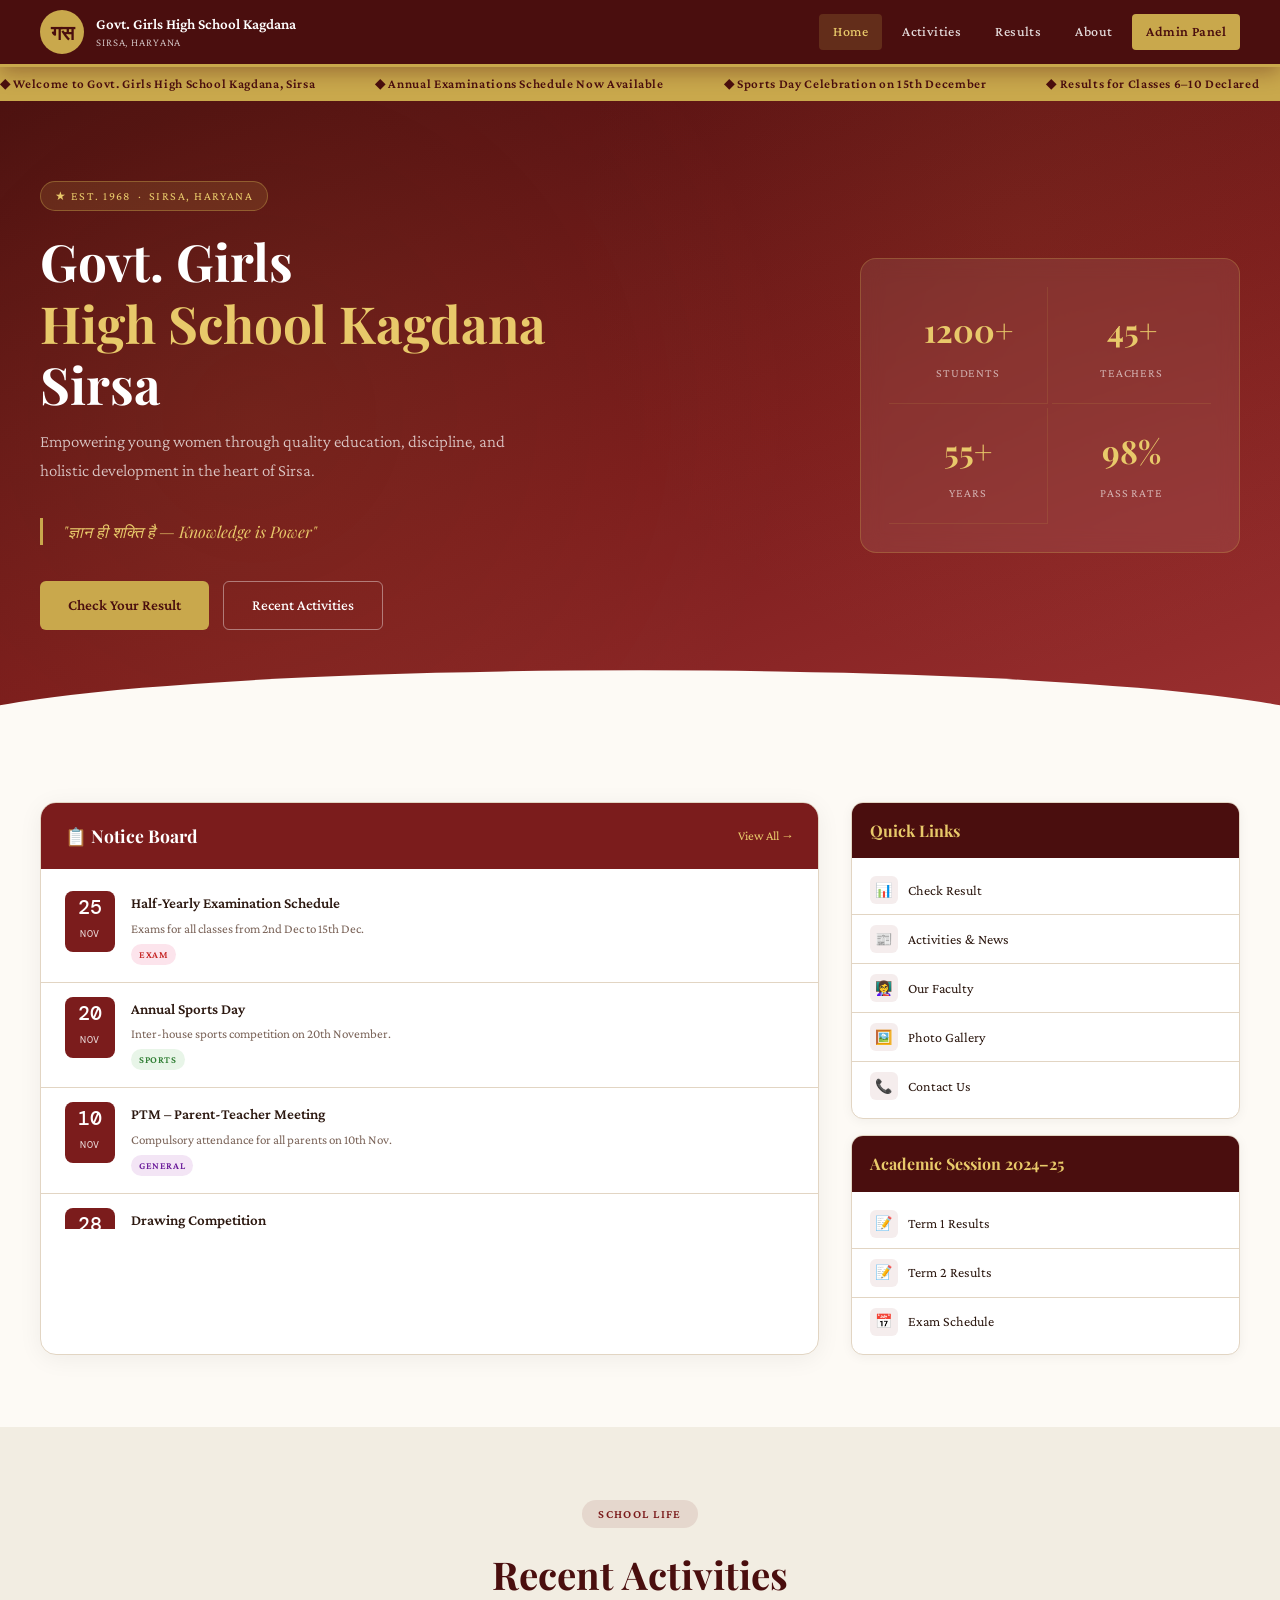
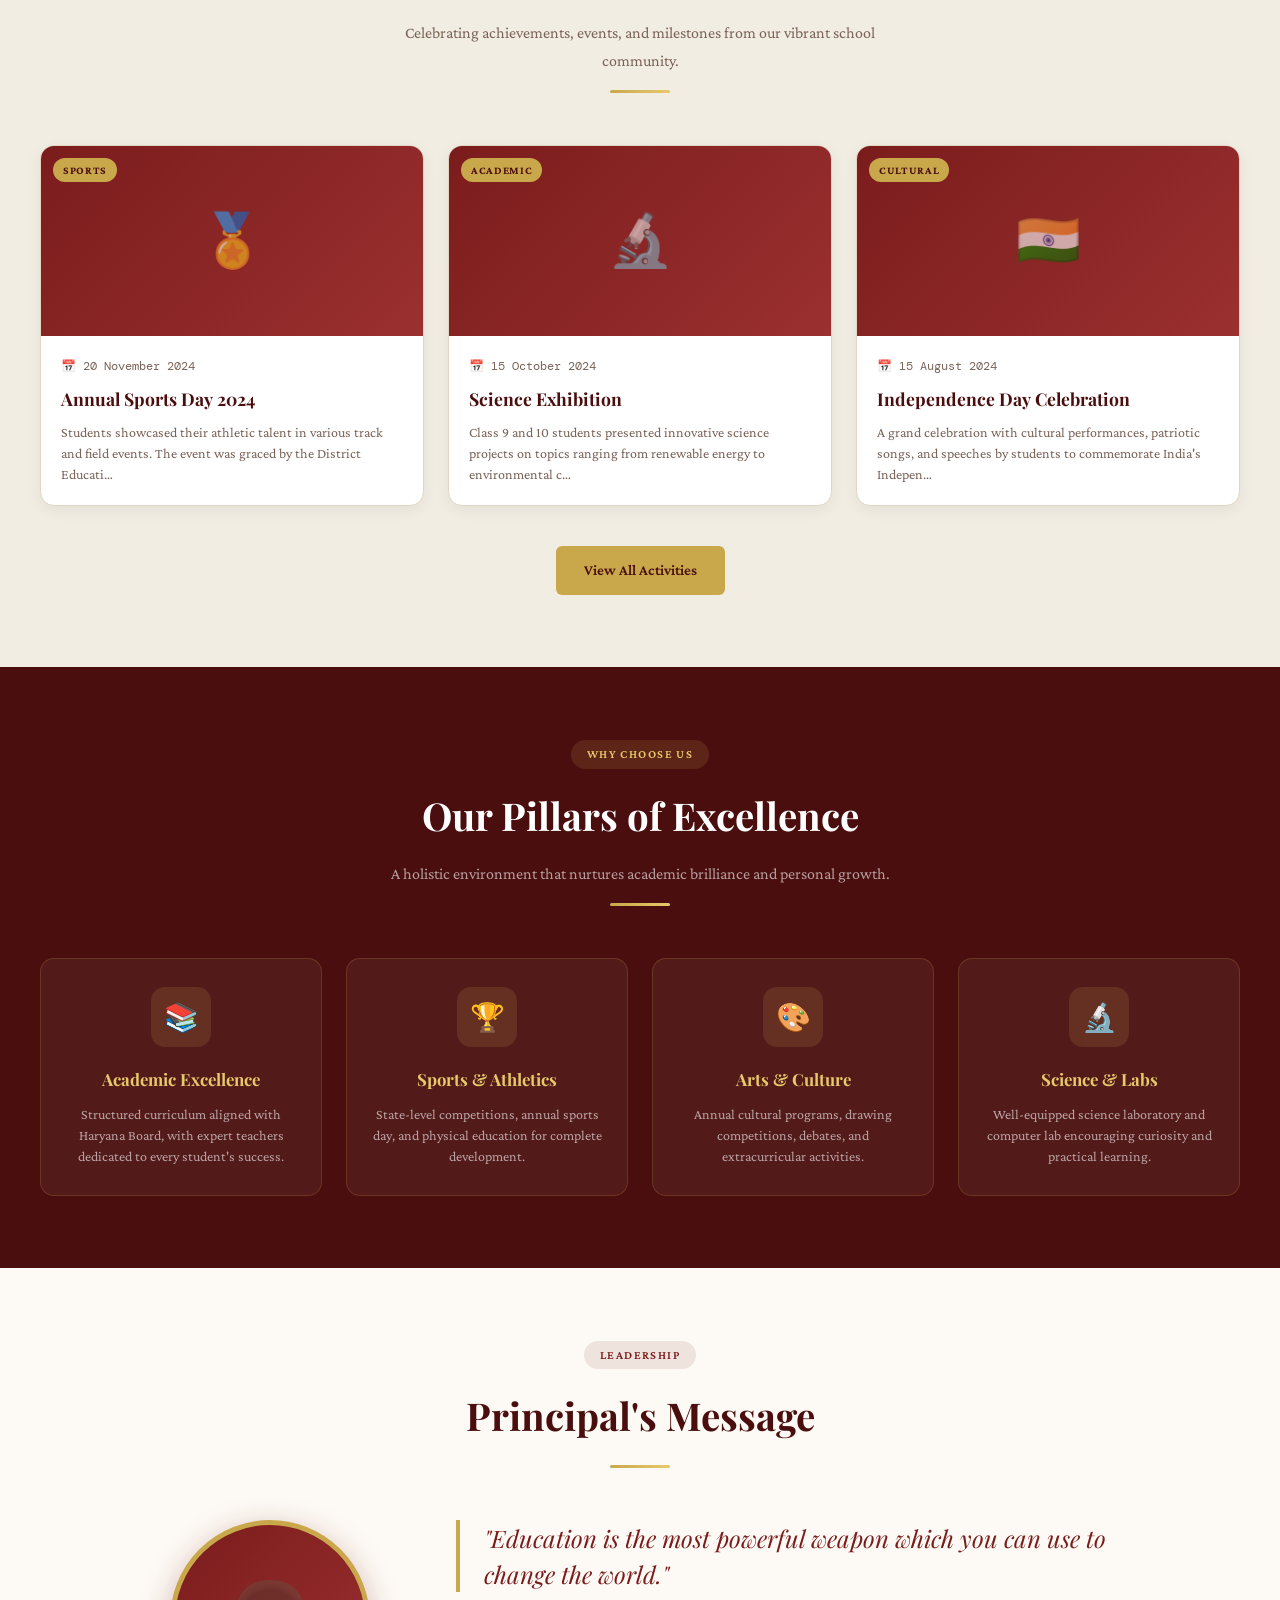
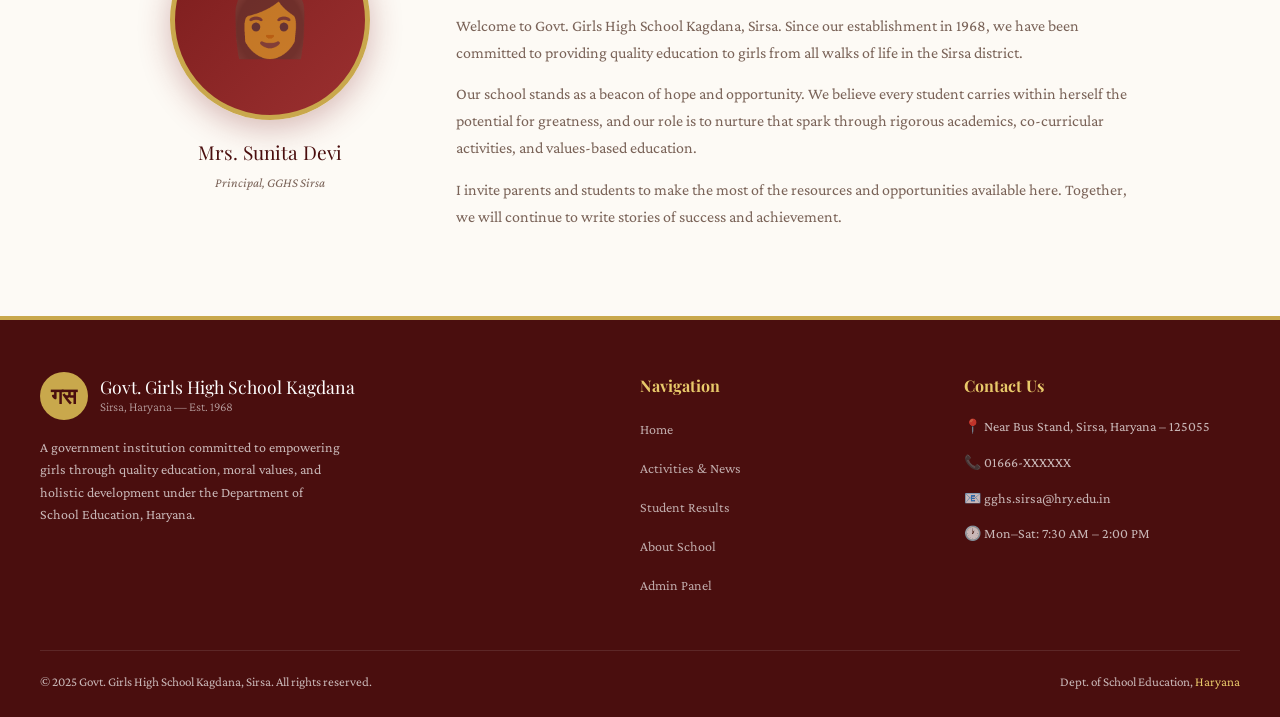
==== index.html @ 24f4db1d "Add files via upload" ====
<!DOCTYPE html>
<html lang="en">
<head>
<meta charset="UTF-8">
<meta name="viewport" content="width=device-width, initial-scale=1.0">
<title>Govt. Girls High School Kagdana, Sirsa</title>
<link href="https://fonts.googleapis.com/css2?family=Playfair+Display:ital,wght@0,400;0,600;0,700;1,400&family=Crimson+Pro:wght@300;400;500;600&family=DM+Mono:wght@400;500&display=swap" rel="stylesheet">
<style>
  :root {
    --maroon: #7B1C1C;
    --maroon-dark: #4A0E0E;
    --maroon-light: #A02828;
    --gold: #C9A84C;
    --gold-light: #E8C96A;
    --cream: #FDFAF5;
    --cream-dark: #F2EDE2;
    --text: #2C1810;
    --text-muted: #7A6358;
    --white: #FFFFFF;
    --border: #E2D5C3;
  }
  * { margin: 0; padding: 0; box-sizing: border-box; }
  html { scroll-behavior: smooth; }
  body {
    font-family: 'Crimson Pro', serif;
    background: var(--cream);
    color: var(--text);
    font-size: 17px;
    line-height: 1.7;
  }

  /* NAV */
  nav {
    background: var(--maroon-dark);
    padding: 0 2rem;
    position: sticky; top: 0; z-index: 100;
    border-bottom: 3px solid var(--gold);
    box-shadow: 0 4px 20px rgba(74,14,14,0.4);
  }
  .nav-inner {
    max-width: 1200px; margin: 0 auto;
    display: flex; align-items: center; justify-content: space-between;
    height: 64px;
  }
  .nav-brand {
    display: flex; align-items: center; gap: 12px;
    text-decoration: none; color: var(--white);
  }
  .nav-logo {
    width: 44px; height: 44px; border-radius: 50%;
    background: var(--gold);
    display: flex; align-items: center; justify-content: center;
    font-family: 'Playfair Display', serif; font-size: 20px; font-weight: 700;
    color: var(--maroon-dark); flex-shrink: 0;
  }
  .nav-title { font-family: 'Crimson Pro', serif; font-weight: 600; font-size: 15px; line-height: 1.3; }
  .nav-title span { display: block; font-size: 11px; font-weight: 300; opacity: 0.8; letter-spacing: 0.08em; text-transform: uppercase; }
  .nav-links { display: flex; align-items: center; gap: 6px; }
  .nav-links a {
    color: rgba(255,255,255,0.85); text-decoration: none;
    padding: 6px 14px; border-radius: 4px;
    font-size: 14px; font-weight: 500; transition: all 0.2s;
    letter-spacing: 0.03em;
  }
  .nav-links a:hover, .nav-links a.active { background: rgba(201,168,76,0.2); color: var(--gold-light); }
  .nav-links .btn-admin {
    background: var(--gold); color: var(--maroon-dark);
    font-weight: 600; border-radius: 4px;
  }
  .nav-links .btn-admin:hover { background: var(--gold-light); }

  /* TICKER */
  .ticker {
    background: var(--gold); color: var(--maroon-dark);
    padding: 6px 0; overflow: hidden; position: relative;
  }
  .ticker-inner { display: flex; gap: 60px; white-space: nowrap; animation: ticker 30s linear infinite; }
  .ticker-inner span { font-size: 13px; font-weight: 600; letter-spacing: 0.05em; }
  .ticker-inner span::before { content: "◆ "; }
  @keyframes ticker { from { transform: translateX(0); } to { transform: translateX(-50%); } }

  /* HERO */
  .hero {
    background: linear-gradient(160deg, var(--maroon-dark) 0%, var(--maroon) 55%, #9B3030 100%);
    padding: 80px 2rem 100px;
    position: relative; overflow: hidden;
  }
  .hero::before {
    content: '';
    position: absolute; inset: 0;
    background-image:
      radial-gradient(circle at 20% 50%, rgba(201,168,76,0.08) 0%, transparent 50%),
      radial-gradient(circle at 80% 20%, rgba(201,168,76,0.06) 0%, transparent 40%);
  }
  .hero::after {
    content: '';
    position: absolute; bottom: 0; left: 0; right: 0;
    height: 60px;
    background: var(--cream);
    clip-path: ellipse(55% 100% at 50% 100%);
  }
  .hero-grid {
    max-width: 1200px; margin: 0 auto;
    display: grid; grid-template-columns: 1fr 380px; gap: 60px;
    align-items: center; position: relative; z-index: 1;
  }
  .hero-eyebrow {
    display: inline-flex; align-items: center; gap: 8px;
    background: rgba(201,168,76,0.15); border: 1px solid rgba(201,168,76,0.4);
    color: var(--gold-light); padding: 4px 14px; border-radius: 50px;
    font-size: 12px; letter-spacing: 0.12em; text-transform: uppercase;
    margin-bottom: 20px;
  }
  .hero h1 {
    font-family: 'Playfair Display', serif;
    font-size: clamp(2.2rem, 4vw, 3.4rem);
    font-weight: 700; color: var(--white); line-height: 1.2;
    margin-bottom: 12px;
  }
  .hero h1 em { color: var(--gold-light); font-style: normal; }
  .hero-sub {
    font-size: 17px; color: rgba(255,255,255,0.75);
    margin-bottom: 32px; max-width: 480px; font-weight: 300;
  }
  .hero-motto {
    font-family: 'Playfair Display', serif; font-style: italic;
    color: var(--gold-light); font-size: 16px; margin-bottom: 36px;
    padding-left: 20px; border-left: 3px solid var(--gold);
  }
  .hero-ctas { display: flex; gap: 14px; flex-wrap: wrap; }
  .btn-primary {
    background: var(--gold); color: var(--maroon-dark);
    padding: 12px 28px; border-radius: 6px; text-decoration: none;
    font-weight: 600; font-size: 15px; transition: all 0.2s;
    border: none; cursor: pointer; display: inline-block;
  }
  .btn-primary:hover { background: var(--gold-light); transform: translateY(-2px); box-shadow: 0 6px 20px rgba(0,0,0,0.2); }
  .btn-outline {
    background: transparent; color: var(--white);
    padding: 11px 28px; border-radius: 6px; text-decoration: none;
    font-weight: 500; font-size: 15px; transition: all 0.2s;
    border: 1.5px solid rgba(255,255,255,0.4); display: inline-block; cursor: pointer;
  }
  .btn-outline:hover { border-color: var(--gold-light); color: var(--gold-light); transform: translateY(-2px); }

  /* STATS CARD */
  .stats-card {
    background: rgba(255,255,255,0.08); backdrop-filter: blur(10px);
    border: 1px solid rgba(201,168,76,0.3); border-radius: 16px;
    padding: 28px; display: grid; grid-template-columns: 1fr 1fr; gap: 4px;
  }
  .stat-item { padding: 16px; text-align: center; }
  .stat-item:not(:last-child) { border-bottom: 1px solid rgba(201,168,76,0.15); }
  .stat-item:nth-child(odd):not(:last-child) { border-right: 1px solid rgba(201,168,76,0.15); }
  .stat-num {
    font-family: 'Playfair Display', serif; font-size: 2rem;
    color: var(--gold-light); font-weight: 700; display: block;
  }
  .stat-label { font-size: 12px; color: rgba(255,255,255,0.6); letter-spacing: 0.08em; text-transform: uppercase; }

  /* SECTIONS */
  section { padding: 72px 2rem; }
  .section-header { text-align: center; margin-bottom: 52px; }
  .section-tag {
    display: inline-block; background: rgba(123,28,28,0.1);
    color: var(--maroon); padding: 4px 16px; border-radius: 50px;
    font-size: 12px; font-weight: 600; letter-spacing: 0.12em; text-transform: uppercase;
    margin-bottom: 14px;
  }
  .section-title {
    font-family: 'Playfair Display', serif; font-size: clamp(1.8rem, 3vw, 2.6rem);
    color: var(--maroon-dark); margin-bottom: 12px;
  }
  .section-sub { color: var(--text-muted); max-width: 520px; margin: 0 auto; font-size: 16px; }
  .divider {
    width: 60px; height: 3px; margin: 16px auto 0;
    background: linear-gradient(90deg, var(--gold), var(--gold-light));
    border-radius: 2px;
  }

  /* NOTICE BOARD */
  .notices-section { background: var(--cream); }
  .notices-grid { max-width: 1200px; margin: 0 auto; display: grid; grid-template-columns: 2fr 1fr; gap: 32px; }
  .notice-board {
    background: var(--white); border-radius: 16px; overflow: hidden;
    border: 1px solid var(--border); box-shadow: 0 4px 24px rgba(0,0,0,0.06);
  }
  .notice-board-header {
    background: var(--maroon); padding: 18px 24px;
    display: flex; align-items: center; justify-content: space-between;
  }
  .notice-board-header h3 { font-family: 'Playfair Display', serif; color: var(--white); font-size: 1.1rem; }
  .notice-board-header a { color: var(--gold-light); font-size: 13px; text-decoration: none; }
  .notice-list { padding: 8px 0; max-height: 360px; overflow-y: auto; }
  .notice-item {
    padding: 14px 24px; border-bottom: 1px solid var(--border);
    display: flex; gap: 16px; align-items: flex-start; transition: background 0.15s;
    cursor: pointer;
  }
  .notice-item:hover { background: var(--cream); }
  .notice-item:last-child { border-bottom: none; }
  .notice-date {
    background: var(--maroon); color: var(--white); border-radius: 8px;
    padding: 6px 10px; text-align: center; min-width: 50px; flex-shrink: 0;
    font-family: 'DM Mono', monospace;
  }
  .notice-date .day { font-size: 20px; font-weight: 500; display: block; line-height: 1; }
  .notice-date .mon { font-size: 10px; letter-spacing: 0.08em; text-transform: uppercase; opacity: 0.85; }
  .notice-content h4 { font-size: 15px; font-weight: 600; margin-bottom: 3px; color: var(--text); }
  .notice-content p { font-size: 13px; color: var(--text-muted); line-height: 1.4; }
  .notice-badge {
    display: inline-block; font-size: 10px; padding: 2px 8px;
    border-radius: 50px; font-weight: 600; letter-spacing: 0.06em; margin-top: 6px;
  }
  .badge-sports { background: #E8F5E8; color: #2E7D32; }
  .badge-academic { background: #E3F2FD; color: #1565C0; }
  .badge-cultural { background: #FFF3E0; color: #E65100; }
  .badge-exam { background: #FCE4EC; color: #C62828; }
  .badge-general { background: #F3E5F5; color: #6A1B9A; }

  /* QUICK LINKS */
  .quick-links-panel {
    display: flex; flex-direction: column; gap: 16px;
  }
  .quick-card {
    background: var(--white); border-radius: 12px;
    border: 1px solid var(--border); overflow: hidden;
    box-shadow: 0 2px 12px rgba(0,0,0,0.05);
  }
  .quick-card-header { background: var(--maroon-dark); padding: 14px 18px; }
  .quick-card-header h4 { font-family: 'Playfair Display', serif; color: var(--gold-light); font-size: 1rem; }
  .quick-links-list { padding: 8px 0; }
  .quick-link-item {
    display: flex; align-items: center; gap: 10px;
    padding: 10px 18px; text-decoration: none; color: var(--text);
    border-bottom: 1px solid var(--border); transition: all 0.15s; font-size: 14px;
  }
  .quick-link-item:last-child { border-bottom: none; }
  .quick-link-item:hover { background: var(--cream); color: var(--maroon); }
  .quick-link-item .icon {
    width: 28px; height: 28px; background: rgba(123,28,28,0.08);
    border-radius: 6px; display: flex; align-items: center; justify-content: center;
    font-size: 14px; flex-shrink: 0;
  }

  /* ACTIVITIES GRID */
  .activities-section { background: var(--cream-dark); }
  .activities-grid { max-width: 1200px; margin: 0 auto; display: grid; grid-template-columns: repeat(3, 1fr); gap: 24px; }
  .activity-card {
    background: var(--white); border-radius: 14px; overflow: hidden;
    border: 1px solid var(--border); box-shadow: 0 4px 16px rgba(0,0,0,0.06);
    transition: transform 0.25s, box-shadow 0.25s;
  }
  .activity-card:hover { transform: translateY(-5px); box-shadow: 0 12px 36px rgba(0,0,0,0.12); }
  .activity-thumb {
    height: 190px; overflow: hidden; position: relative;
    background: linear-gradient(135deg, var(--maroon) 0%, #9B3030 100%);
    display: flex; align-items: center; justify-content: center;
  }
  .activity-thumb img { width: 100%; height: 100%; object-fit: cover; }
  .activity-thumb-icon { font-size: 52px; opacity: 0.6; }
  .activity-cat-badge {
    position: absolute; top: 12px; left: 12px;
    background: var(--gold); color: var(--maroon-dark);
    padding: 3px 10px; border-radius: 50px; font-size: 11px; font-weight: 700;
    letter-spacing: 0.06em; text-transform: uppercase;
  }
  .activity-body { padding: 20px; }
  .activity-body .date { font-size: 12px; color: var(--text-muted); font-family: 'DM Mono', monospace; margin-bottom: 8px; }
  .activity-body h3 { font-family: 'Playfair Display', serif; font-size: 1.1rem; margin-bottom: 8px; color: var(--maroon-dark); }
  .activity-body p { font-size: 14px; color: var(--text-muted); line-height: 1.5; }
  .view-more-wrap { text-align: center; margin-top: 40px; }

  /* FEATURES */
  .features-section { background: var(--maroon-dark); }
  .features-grid { max-width: 1200px; margin: 0 auto; display: grid; grid-template-columns: repeat(4, 1fr); gap: 24px; }
  .feature-card {
    background: rgba(255,255,255,0.05); border: 1px solid rgba(201,168,76,0.2);
    border-radius: 14px; padding: 28px 22px; text-align: center; transition: all 0.25s;
  }
  .feature-card:hover { background: rgba(201,168,76,0.08); border-color: rgba(201,168,76,0.5); transform: translateY(-4px); }
  .feature-icon {
    width: 60px; height: 60px; margin: 0 auto 18px;
    background: rgba(201,168,76,0.15); border-radius: 14px;
    display: flex; align-items: center; justify-content: center; font-size: 28px;
  }
  .feature-card h3 { font-family: 'Playfair Display', serif; color: var(--gold-light); font-size: 1.05rem; margin-bottom: 10px; }
  .feature-card p { font-size: 14px; color: rgba(255,255,255,0.6); line-height: 1.5; }
  .features-section .section-title { color: var(--white); }
  .features-section .section-sub { color: rgba(255,255,255,0.6); }
  .features-section .section-tag { background: rgba(201,168,76,0.15); color: var(--gold-light); }

  /* PRINCIPAL MSG */
  .principal-section { background: var(--cream); }
  .principal-inner { max-width: 1000px; margin: 0 auto; display: grid; grid-template-columns: 260px 1fr; gap: 56px; align-items: start; }
  .principal-photo-wrap { text-align: center; }
  .principal-photo {
    width: 200px; height: 200px; border-radius: 50%;
    background: linear-gradient(135deg, var(--maroon), #9B3030);
    margin: 0 auto 16px; border: 5px solid var(--gold);
    display: flex; align-items: center; justify-content: center;
    font-size: 72px; color: rgba(255,255,255,0.5);
    box-shadow: 0 8px 32px rgba(123,28,28,0.3);
  }
  .principal-name { font-family: 'Playfair Display', serif; font-size: 1.2rem; color: var(--maroon-dark); margin-bottom: 4px; }
  .principal-title { font-size: 13px; color: var(--text-muted); font-style: italic; }
  .principal-msg blockquote {
    font-family: 'Playfair Display', serif; font-style: italic;
    font-size: 1.5rem; color: var(--maroon); line-height: 1.5;
    margin-bottom: 20px; padding-left: 24px;
    border-left: 4px solid var(--gold);
  }
  .principal-msg p { color: var(--text-muted); margin-bottom: 14px; font-size: 16px; }

  /* FOOTER */
  footer {
    background: var(--maroon-dark); color: rgba(255,255,255,0.7);
    padding: 52px 2rem 24px; border-top: 4px solid var(--gold);
  }
  .footer-grid { max-width: 1200px; margin: 0 auto; display: grid; grid-template-columns: 2fr 1fr 1fr; gap: 48px; margin-bottom: 40px; }
  .footer-brand .logo-wrap { display: flex; align-items: center; gap: 12px; margin-bottom: 16px; }
  .footer-logo { width: 48px; height: 48px; border-radius: 50%; background: var(--gold); display: flex; align-items: center; justify-content: center; font-family: 'Playfair Display', serif; font-size: 22px; font-weight: 700; color: var(--maroon-dark); }
  .footer-school-name { font-family: 'Playfair Display', serif; font-size: 1.1rem; color: var(--white); line-height: 1.3; }
  .footer-school-name span { display: block; font-family: 'Crimson Pro', serif; font-size: 13px; font-weight: 300; color: rgba(255,255,255,0.6); }
  .footer-brand p { font-size: 14px; line-height: 1.6; max-width: 300px; }
  .footer-col h4 { font-family: 'Playfair Display', serif; color: var(--gold-light); font-size: 1rem; margin-bottom: 16px; }
  .footer-col ul { list-style: none; }
  .footer-col ul li { margin-bottom: 10px; }
  .footer-col ul li a { color: rgba(255,255,255,0.65); text-decoration: none; font-size: 14px; transition: color 0.15s; }
  .footer-col ul li a:hover { color: var(--gold-light); }
  .footer-col .contact-item { display: flex; gap: 10px; align-items: flex-start; margin-bottom: 12px; font-size: 14px; }
  .footer-bottom { max-width: 1200px; margin: 0 auto; border-top: 1px solid rgba(255,255,255,0.1); padding-top: 20px; display: flex; justify-content: space-between; align-items: center; font-size: 13px; }
  .footer-bottom a { color: var(--gold-light); text-decoration: none; }

  /* EMPTY STATE */
  .empty-notice {
    padding: 40px 24px; text-align: center; color: var(--text-muted); font-style: italic; font-size: 15px;
  }

  @media (max-width: 900px) {
    .hero-grid { grid-template-columns: 1fr; }
    .stats-card { display: none; }
    .notices-grid { grid-template-columns: 1fr; }
    .activities-grid { grid-template-columns: 1fr 1fr; }
    .features-grid { grid-template-columns: 1fr 1fr; }
    .principal-inner { grid-template-columns: 1fr; text-align: center; }
    .principal-msg blockquote { border-left: none; border-top: 4px solid var(--gold); padding-left: 0; padding-top: 16px; }
    .footer-grid { grid-template-columns: 1fr 1fr; }
    .nav-links { display: none; }
  }
  @media (max-width: 600px) {
    .activities-grid { grid-template-columns: 1fr; }
    .features-grid { grid-template-columns: 1fr; }
    .footer-grid { grid-template-columns: 1fr; }
  }
</style>
</head>
<body>

<!-- NAV -->
<nav>
  <div class="nav-inner">
    <a href="index.html" class="nav-brand">
      <div class="nav-logo">गस</div>
      <div class="nav-title">Govt. Girls High School Kagdana<span>Sirsa, Haryana</span></div>
    </a>
    <div class="nav-links">
      <a href="index.html" class="active">Home</a>
      <a href="activities.html">Activities</a>
      <a href="results.html">Results</a>
      <a href="about.html">About</a>
      <a href="admin.html" class="btn-admin">Admin Panel</a>
    </div>
  </div>
</nav>

<!-- TICKER -->
<div class="ticker">
  <div class="ticker-inner" id="ticker-text">
    <span>Welcome to Govt. Girls High School Kagdana, Sirsa</span>
    <span>Annual Examinations Schedule Now Available</span>
    <span>Sports Day Celebration on 15th December</span>
    <span>Results for Classes 6–10 Declared</span>
    <span>Admission Open for Session 2025–26</span>
    <span>Welcome to Govt. Girls High School Kagdana, Sirsa</span>
    <span>Annual Examinations Schedule Now Available</span>
    <span>Sports Day Celebration on 15th December</span>
    <span>Results for Classes 6–10 Declared</span>
    <span>Admission Open for Session 2025–26</span>
  </div>
</div>

<!-- HERO -->
<section class="hero">
  <div class="hero-grid">
    <div>
      <div class="hero-eyebrow">★ Est. 1968 &nbsp;·&nbsp; Sirsa, Haryana</div>
      <h1>Govt. Girls<br><em>High School Kagdana</em><br>Sirsa</h1>
      <p class="hero-sub">Empowering young women through quality education, discipline, and holistic development in the heart of Sirsa.</p>
      <p class="hero-motto">"ज्ञान ही शक्ति है — Knowledge is Power"</p>
      <div class="hero-ctas">
        <a href="results.html" class="btn-primary">Check Your Result</a>
        <a href="activities.html" class="btn-outline">Recent Activities</a>
      </div>
    </div>
    <div class="stats-card">
      <div class="stat-item">
        <span class="stat-num">1200+</span>
        <span class="stat-label">Students</span>
      </div>
      <div class="stat-item">
        <span class="stat-num">45+</span>
        <span class="stat-label">Teachers</span>
      </div>
      <div class="stat-item">
        <span class="stat-num">55+</span>
        <span class="stat-label">Years</span>
      </div>
      <div class="stat-item">
        <span class="stat-num">98%</span>
        <span class="stat-label">Pass Rate</span>
      </div>
    </div>
  </div>
</section>

<!-- NOTICES + QUICK LINKS -->
<section class="notices-section">
  <div class="notices-grid">
    <div class="notice-board">
      <div class="notice-board-header">
        <h3>📋 Notice Board</h3>
        <a href="activities.html">View All →</a>
      </div>
      <div class="notice-list" id="notice-list">
        <div class="empty-notice">Loading notices…</div>
      </div>
    </div>
    <div class="quick-links-panel">
      <div class="quick-card">
        <div class="quick-card-header"><h4>Quick Links</h4></div>
        <div class="quick-links-list">
          <a href="results.html" class="quick-link-item"><div class="icon">📊</div> Check Result</a>
          <a href="activities.html" class="quick-link-item"><div class="icon">📰</div> Activities & News</a>
          <a href="about.html#faculty" class="quick-link-item"><div class="icon">👩‍🏫</div> Our Faculty</a>
          <a href="about.html#gallery" class="quick-link-item"><div class="icon">🖼️</div> Photo Gallery</a>
          <a href="about.html#contact" class="quick-link-item"><div class="icon">📞</div> Contact Us</a>
        </div>
      </div>
      <div class="quick-card">
        <div class="quick-card-header"><h4>Academic Session 2024–25</h4></div>
        <div class="quick-links-list">
          <a href="results.html" class="quick-link-item"><div class="icon">📝</div> Term 1 Results</a>
          <a href="results.html" class="quick-link-item"><div class="icon">📝</div> Term 2 Results</a>
          <a href="activities.html" class="quick-link-item"><div class="icon">📅</div> Exam Schedule</a>
        </div>
      </div>
    </div>
  </div>
</section>

<!-- RECENT ACTIVITIES -->
<section class="activities-section">
  <div class="section-header">
    <div class="section-tag">School Life</div>
    <h2 class="section-title">Recent Activities</h2>
    <p class="section-sub">Celebrating achievements, events, and milestones from our vibrant school community.</p>
    <div class="divider"></div>
  </div>
  <div class="activities-grid" id="activities-grid">
    <!-- Loaded from localStorage -->
  </div>
  <div class="view-more-wrap">
    <a href="activities.html" class="btn-primary">View All Activities</a>
  </div>
</section>

<!-- FEATURES -->
<section class="features-section">
  <div class="section-header">
    <div class="section-tag">Why Choose Us</div>
    <h2 class="section-title">Our Pillars of Excellence</h2>
    <p class="section-sub">A holistic environment that nurtures academic brilliance and personal growth.</p>
    <div class="divider"></div>
  </div>
  <div class="features-grid">
    <div class="feature-card">
      <div class="feature-icon">📚</div>
      <h3>Academic Excellence</h3>
      <p>Structured curriculum aligned with Haryana Board, with expert teachers dedicated to every student's success.</p>
    </div>
    <div class="feature-card">
      <div class="feature-icon">🏆</div>
      <h3>Sports & Athletics</h3>
      <p>State-level competitions, annual sports day, and physical education for complete development.</p>
    </div>
    <div class="feature-card">
      <div class="feature-icon">🎨</div>
      <h3>Arts & Culture</h3>
      <p>Annual cultural programs, drawing competitions, debates, and extracurricular activities.</p>
    </div>
    <div class="feature-card">
      <div class="feature-icon">🔬</div>
      <h3>Science & Labs</h3>
      <p>Well-equipped science laboratory and computer lab encouraging curiosity and practical learning.</p>
    </div>
  </div>
</section>

<!-- PRINCIPAL MESSAGE -->
<section class="principal-section">
  <div class="section-header">
    <div class="section-tag">Leadership</div>
    <h2 class="section-title">Principal's Message</h2>
    <div class="divider"></div>
  </div>
  <div class="principal-inner">
    <div class="principal-photo-wrap">
      <div class="principal-photo">👩</div>
      <div class="principal-name">Mrs. Sunita Devi</div>
      <div class="principal-title">Principal, GGHS Sirsa</div>
    </div>
    <div class="principal-msg">
      <blockquote>"Education is the most powerful weapon which you can use to change the world."</blockquote>
      <p>Welcome to Govt. Girls High School Kagdana, Sirsa. Since our establishment in 1968, we have been committed to providing quality education to girls from all walks of life in the Sirsa district.</p>
      <p>Our school stands as a beacon of hope and opportunity. We believe every student carries within herself the potential for greatness, and our role is to nurture that spark through rigorous academics, co-curricular activities, and values-based education.</p>
      <p>I invite parents and students to make the most of the resources and opportunities available here. Together, we will continue to write stories of success and achievement.</p>
    </div>
  </div>
</section>

<!-- FOOTER -->
<footer>
  <div class="footer-grid">
    <div class="footer-brand">
      <div class="logo-wrap">
        <div class="footer-logo">गस</div>
        <div class="footer-school-name">Govt. Girls High School Kagdana<span>Sirsa, Haryana — Est. 1968</span></div>
      </div>
      <p>A government institution committed to empowering girls through quality education, moral values, and holistic development under the Department of School Education, Haryana.</p>
    </div>
    <div class="footer-col">
      <h4>Navigation</h4>
      <ul>
        <li><a href="index.html">Home</a></li>
        <li><a href="activities.html">Activities & News</a></li>
        <li><a href="results.html">Student Results</a></li>
        <li><a href="about.html">About School</a></li>
        <li><a href="admin.html">Admin Panel</a></li>
      </ul>
    </div>
    <div class="footer-col">
      <h4>Contact Us</h4>
      <div class="contact-item">📍 Near Bus Stand, Sirsa, Haryana – 125055</div>
      <div class="contact-item">📞 01666-XXXXXX</div>
      <div class="contact-item">📧 gghs.sirsa@hry.edu.in</div>
      <div class="contact-item">🕐 Mon–Sat: 7:30 AM – 2:00 PM</div>
    </div>
  </div>
  <div class="footer-bottom">
    <span>© 2025 Govt. Girls High School Kagdana, Sirsa. All rights reserved.</span>
    <span>Dept. of School Education, <a href="#">Haryana</a></span>
  </div>
</footer>

<script>
// Default activities
const defaultActivities = [
  { id: 1, title: "Annual Sports Day 2024", date: "2024-11-20", category: "Sports", description: "Students showcased their athletic talent in various track and field events. The event was graced by the District Education Officer.", icon: "🏅" },
  { id: 2, title: "Science Exhibition", date: "2024-10-15", category: "Academic", description: "Class 9 and 10 students presented innovative science projects on topics ranging from renewable energy to environmental conservation.", icon: "🔬" },
  { id: 3, title: "Independence Day Celebration", date: "2024-08-15", category: "Cultural", description: "A grand celebration with cultural performances, patriotic songs, and speeches by students to commemorate India's Independence Day.", icon: "🇮🇳" }
];

const defaultNotices = [
  { id: 1, title: "Half-Yearly Examination Schedule", date: "2024-11-25", category: "exam", desc: "Exams for all classes from 2nd Dec to 15th Dec." },
  { id: 2, title: "Annual Sports Day", date: "2024-11-20", category: "sports", desc: "Inter-house sports competition on 20th November." },
  { id: 3, title: "PTM – Parent-Teacher Meeting", date: "2024-11-10", category: "general", desc: "Compulsory attendance for all parents on 10th Nov." },
  { id: 4, title: "Drawing Competition", date: "2024-10-28", category: "cultural", desc: "District-level drawing competition for classes 6–10." },
  { id: 5, title: "Result Declaration – Term 1", date: "2024-10-15", category: "academic", desc: "Term 1 results available on the school portal." }
];

function initData() {
  if (!localStorage.getItem('gghs_activities')) localStorage.setItem('gghs_activities', JSON.stringify(defaultActivities));
  if (!localStorage.getItem('gghs_notices')) localStorage.setItem('gghs_notices', JSON.stringify(defaultNotices));
}

function renderNotices() {
  const notices = JSON.parse(localStorage.getItem('gghs_notices') || '[]');
  const container = document.getElementById('notice-list');
  if (!notices.length) { container.innerHTML = '<div class="empty-notice">No notices at this time.</div>'; return; }
  container.innerHTML = notices.slice(0, 6).map(n => {
    const d = new Date(n.date);
    const day = d.getDate().toString().padStart(2,'0');
    const mon = d.toLocaleString('en',{month:'short'}).toUpperCase();
    const badgeClass = `badge-${n.category || 'general'}`;
    return `<div class="notice-item">
      <div class="notice-date"><span class="day">${day}</span><span class="mon">${mon}</span></div>
      <div class="notice-content">
        <h4>${n.title}</h4>
        <p>${n.desc || ''}</p>
        <span class="notice-badge ${badgeClass}">${(n.category||'general').toUpperCase()}</span>
      </div>
    </div>`;
  }).join('');
}

function renderActivities() {
  const acts = JSON.parse(localStorage.getItem('gghs_activities') || '[]');
  const grid = document.getElementById('activities-grid');
  if (!acts.length) {
    grid.innerHTML = '<div style="grid-column:1/-1;text-align:center;padding:40px;color:#7A6358;font-style:italic;">No activities yet. Check back soon!</div>';
    return;
  }
  grid.innerHTML = acts.slice(0, 3).map(a => {
    const d = new Date(a.date).toLocaleDateString('en-IN', { day:'2-digit', month:'long', year:'numeric' });
    const icon = a.icon || '🎉';
    const thumb = a.imageUrl ? `<img src="${a.imageUrl}" alt="${a.title}" onerror="this.style.display='none'">` : `<div class="activity-thumb-icon">${icon}</div>`;
    return `<div class="activity-card">
      <div class="activity-thumb">${thumb}<span class="activity-cat-badge">${a.category}</span></div>
      <div class="activity-body">
        <div class="date">📅 ${d}</div>
        <h3>${a.title}</h3>
        <p>${a.description ? a.description.substring(0,120)+'…' : ''}</p>
      </div>
    </div>`;
  }).join('');
}

initData(); renderNotices(); renderActivities();
</script>
</body>
</html>
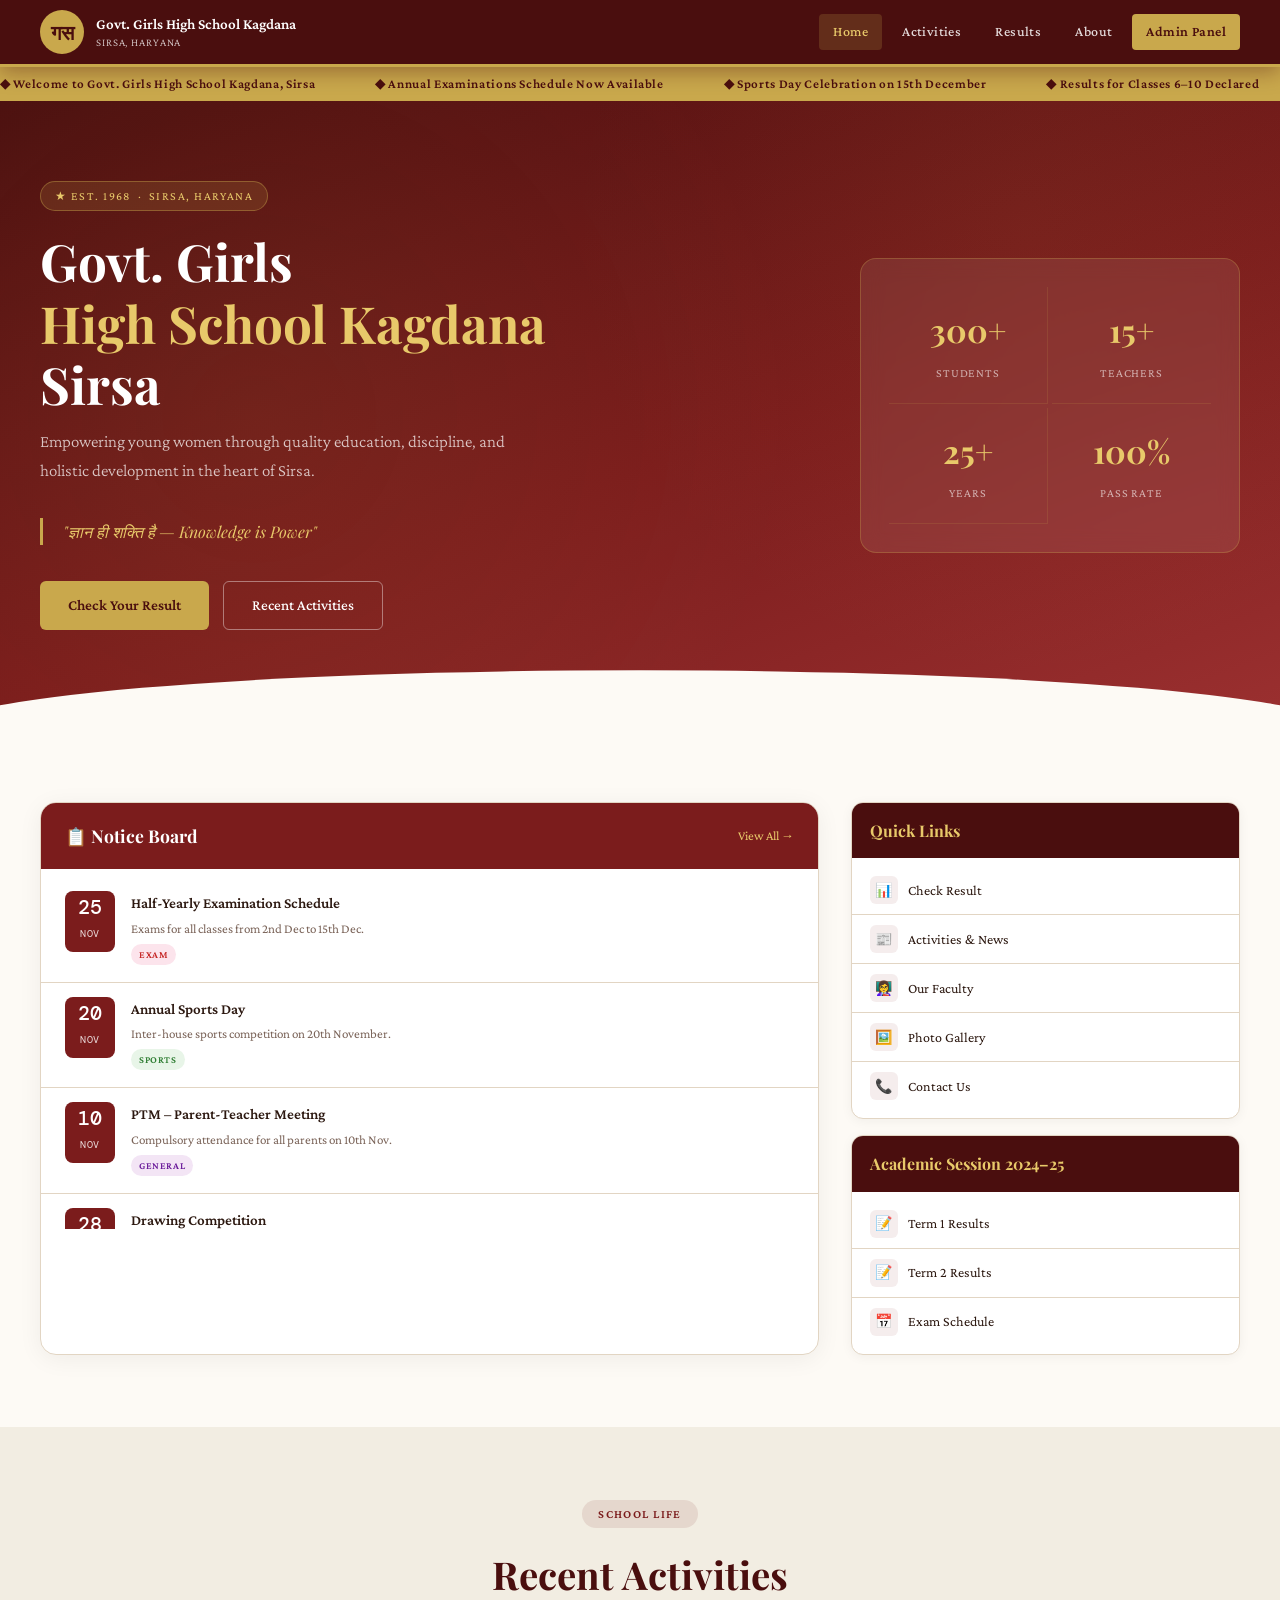
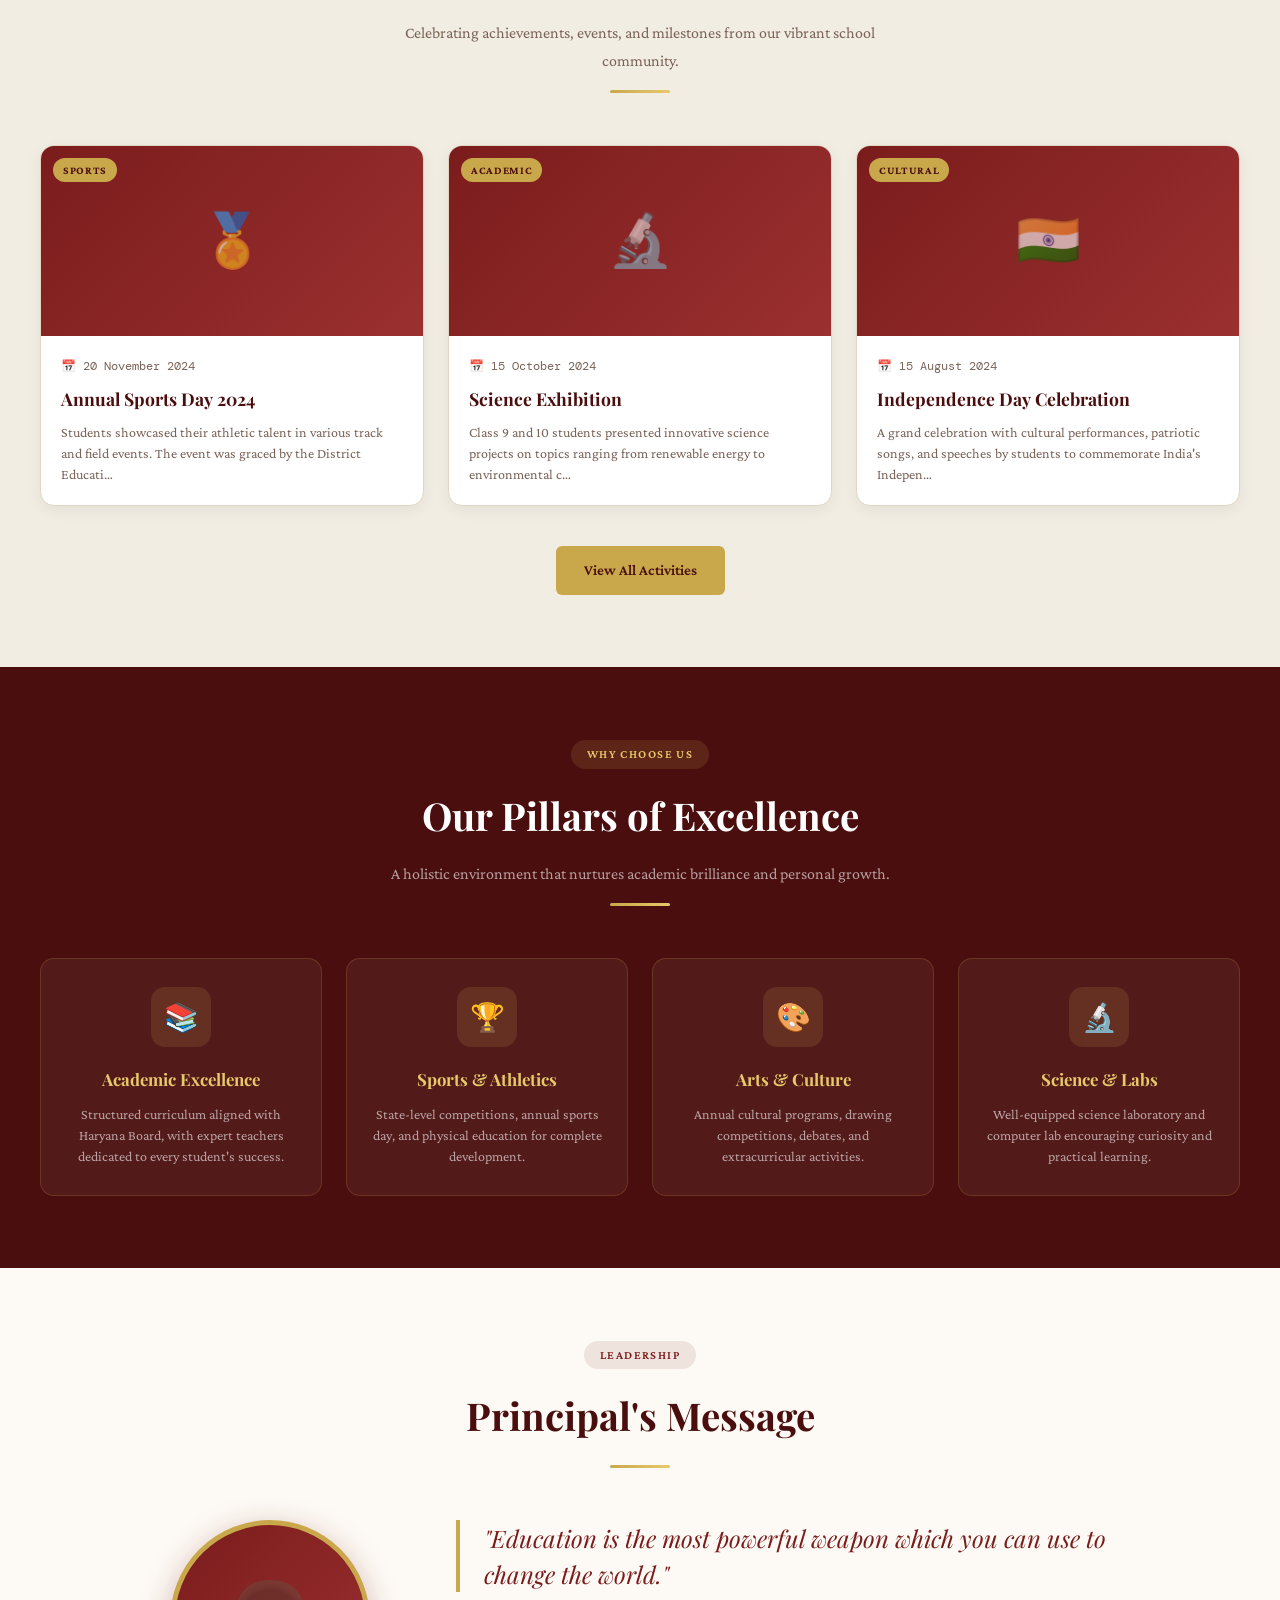
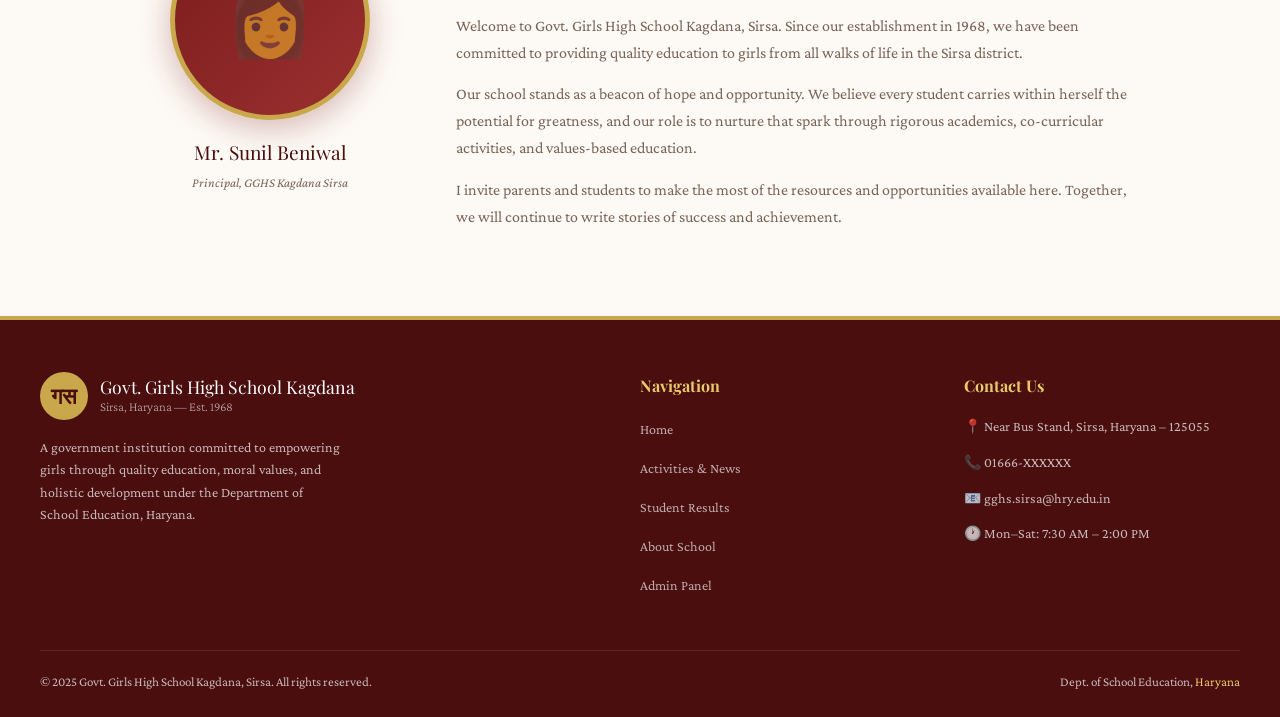
==== commit 0225bb66: "Update statistics and principal information in index.html" ====
--- a/index.html
+++ b/index.html
@@ -405,19 +405,19 @@
     </div>
     <div class="stats-card">
       <div class="stat-item">
-        <span class="stat-num">1200+</span>
+        <span class="stat-num">300+</span>
         <span class="stat-label">Students</span>
       </div>
       <div class="stat-item">
-        <span class="stat-num">45+</span>
+        <span class="stat-num">15+</span>
         <span class="stat-label">Teachers</span>
       </div>
       <div class="stat-item">
-        <span class="stat-num">55+</span>
+        <span class="stat-num">25+</span>
         <span class="stat-label">Years</span>
       </div>
       <div class="stat-item">
-        <span class="stat-num">98%</span>
+        <span class="stat-num">100%</span>
         <span class="stat-label">Pass Rate</span>
       </div>
     </div>
@@ -517,8 +517,8 @@
   <div class="principal-inner">
     <div class="principal-photo-wrap">
       <div class="principal-photo">👩</div>
-      <div class="principal-name">Mrs. Sunita Devi</div>
-      <div class="principal-title">Principal, GGHS Sirsa</div>
+      <div class="principal-name">Mr. Sunil Beniwal</div>
+      <div class="principal-title">Principal, GGHS Kagdana Sirsa</div>
     </div>
     <div class="principal-msg">
       <blockquote>"Education is the most powerful weapon which you can use to change the world."</blockquote>
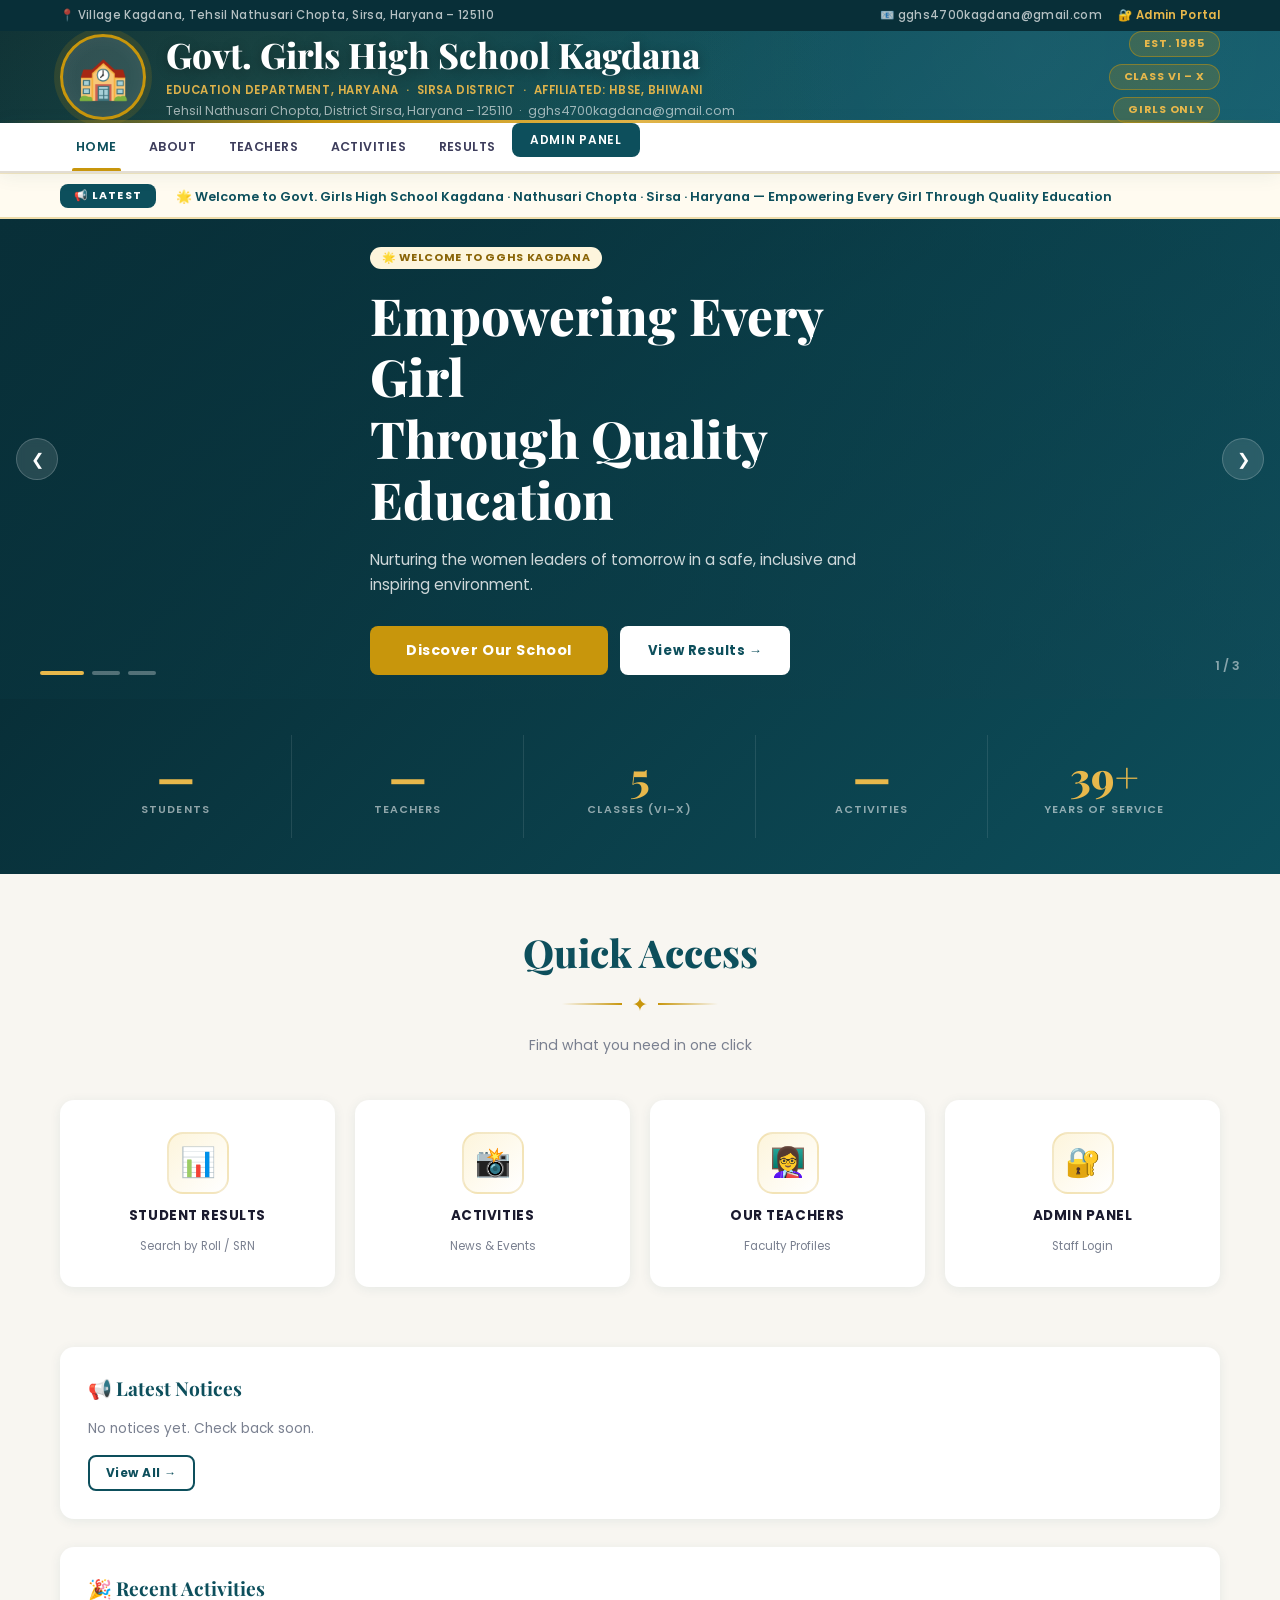
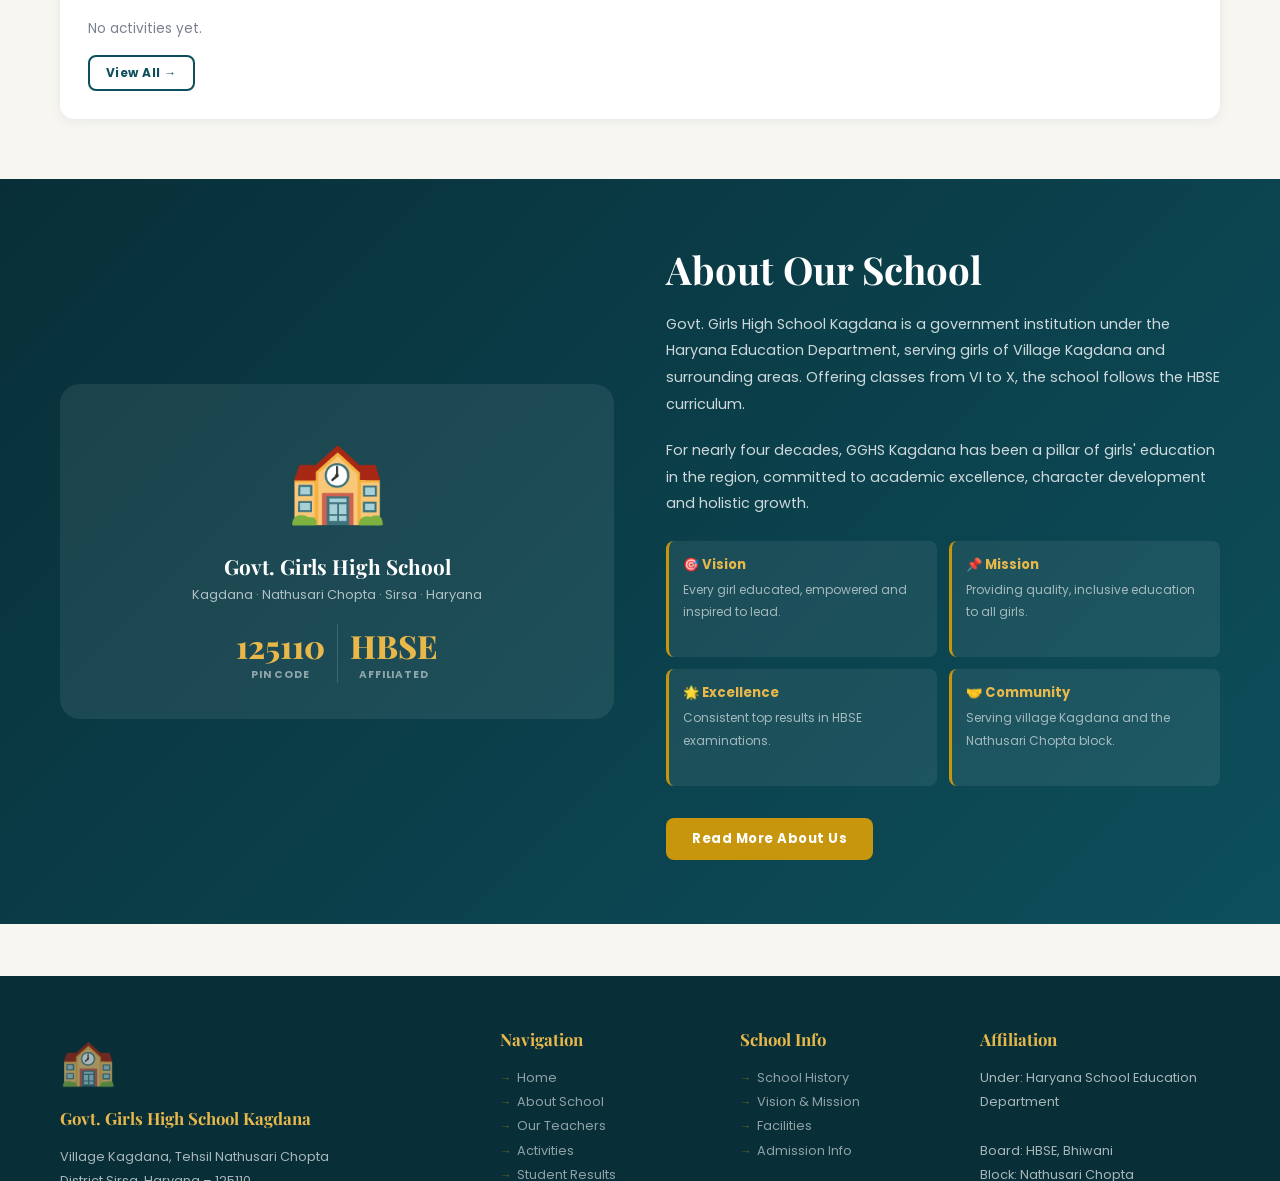
==== commit fb89248f: "Add files via upload" ====
--- a/index.html
+++ b/index.html
@@ -1,632 +1,280 @@
 <!DOCTYPE html>
 <html lang="en">
 <head>
-<meta charset="UTF-8">
-<meta name="viewport" content="width=device-width, initial-scale=1.0">
-<title>Govt. Girls High School Kagdana, Sirsa</title>
-<link href="https://fonts.googleapis.com/css2?family=Playfair+Display:ital,wght@0,400;0,600;0,700;1,400&family=Crimson+Pro:wght@300;400;500;600&family=DM+Mono:wght@400;500&display=swap" rel="stylesheet">
-<style>
-  :root {
-    --maroon: #7B1C1C;
-    --maroon-dark: #4A0E0E;
-    --maroon-light: #A02828;
-    --gold: #C9A84C;
-    --gold-light: #E8C96A;
-    --cream: #FDFAF5;
-    --cream-dark: #F2EDE2;
-    --text: #2C1810;
-    --text-muted: #7A6358;
-    --white: #FFFFFF;
-    --border: #E2D5C3;
-  }
-  * { margin: 0; padding: 0; box-sizing: border-box; }
-  html { scroll-behavior: smooth; }
-  body {
-    font-family: 'Crimson Pro', serif;
-    background: var(--cream);
-    color: var(--text);
-    font-size: 17px;
-    line-height: 1.7;
-  }
-
-  /* NAV */
-  nav {
-    background: var(--maroon-dark);
-    padding: 0 2rem;
-    position: sticky; top: 0; z-index: 100;
-    border-bottom: 3px solid var(--gold);
-    box-shadow: 0 4px 20px rgba(74,14,14,0.4);
-  }
-  .nav-inner {
-    max-width: 1200px; margin: 0 auto;
-    display: flex; align-items: center; justify-content: space-between;
-    height: 64px;
-  }
-  .nav-brand {
-    display: flex; align-items: center; gap: 12px;
-    text-decoration: none; color: var(--white);
-  }
-  .nav-logo {
-    width: 44px; height: 44px; border-radius: 50%;
-    background: var(--gold);
-    display: flex; align-items: center; justify-content: center;
-    font-family: 'Playfair Display', serif; font-size: 20px; font-weight: 700;
-    color: var(--maroon-dark); flex-shrink: 0;
-  }
-  .nav-title { font-family: 'Crimson Pro', serif; font-weight: 600; font-size: 15px; line-height: 1.3; }
-  .nav-title span { display: block; font-size: 11px; font-weight: 300; opacity: 0.8; letter-spacing: 0.08em; text-transform: uppercase; }
-  .nav-links { display: flex; align-items: center; gap: 6px; }
-  .nav-links a {
-    color: rgba(255,255,255,0.85); text-decoration: none;
-    padding: 6px 14px; border-radius: 4px;
-    font-size: 14px; font-weight: 500; transition: all 0.2s;
-    letter-spacing: 0.03em;
-  }
-  .nav-links a:hover, .nav-links a.active { background: rgba(201,168,76,0.2); color: var(--gold-light); }
-  .nav-links .btn-admin {
-    background: var(--gold); color: var(--maroon-dark);
-    font-weight: 600; border-radius: 4px;
-  }
-  .nav-links .btn-admin:hover { background: var(--gold-light); }
-
-  /* TICKER */
-  .ticker {
-    background: var(--gold); color: var(--maroon-dark);
-    padding: 6px 0; overflow: hidden; position: relative;
-  }
-  .ticker-inner { display: flex; gap: 60px; white-space: nowrap; animation: ticker 30s linear infinite; }
-  .ticker-inner span { font-size: 13px; font-weight: 600; letter-spacing: 0.05em; }
-  .ticker-inner span::before { content: "◆ "; }
-  @keyframes ticker { from { transform: translateX(0); } to { transform: translateX(-50%); } }
-
-  /* HERO */
-  .hero {
-    background: linear-gradient(160deg, var(--maroon-dark) 0%, var(--maroon) 55%, #9B3030 100%);
-    padding: 80px 2rem 100px;
-    position: relative; overflow: hidden;
-  }
-  .hero::before {
-    content: '';
-    position: absolute; inset: 0;
-    background-image:
-      radial-gradient(circle at 20% 50%, rgba(201,168,76,0.08) 0%, transparent 50%),
-      radial-gradient(circle at 80% 20%, rgba(201,168,76,0.06) 0%, transparent 40%);
-  }
-  .hero::after {
-    content: '';
-    position: absolute; bottom: 0; left: 0; right: 0;
-    height: 60px;
-    background: var(--cream);
-    clip-path: ellipse(55% 100% at 50% 100%);
-  }
-  .hero-grid {
-    max-width: 1200px; margin: 0 auto;
-    display: grid; grid-template-columns: 1fr 380px; gap: 60px;
-    align-items: center; position: relative; z-index: 1;
-  }
-  .hero-eyebrow {
-    display: inline-flex; align-items: center; gap: 8px;
-    background: rgba(201,168,76,0.15); border: 1px solid rgba(201,168,76,0.4);
-    color: var(--gold-light); padding: 4px 14px; border-radius: 50px;
-    font-size: 12px; letter-spacing: 0.12em; text-transform: uppercase;
-    margin-bottom: 20px;
-  }
-  .hero h1 {
-    font-family: 'Playfair Display', serif;
-    font-size: clamp(2.2rem, 4vw, 3.4rem);
-    font-weight: 700; color: var(--white); line-height: 1.2;
-    margin-bottom: 12px;
-  }
-  .hero h1 em { color: var(--gold-light); font-style: normal; }
-  .hero-sub {
-    font-size: 17px; color: rgba(255,255,255,0.75);
-    margin-bottom: 32px; max-width: 480px; font-weight: 300;
-  }
-  .hero-motto {
-    font-family: 'Playfair Display', serif; font-style: italic;
-    color: var(--gold-light); font-size: 16px; margin-bottom: 36px;
-    padding-left: 20px; border-left: 3px solid var(--gold);
-  }
-  .hero-ctas { display: flex; gap: 14px; flex-wrap: wrap; }
-  .btn-primary {
-    background: var(--gold); color: var(--maroon-dark);
-    padding: 12px 28px; border-radius: 6px; text-decoration: none;
-    font-weight: 600; font-size: 15px; transition: all 0.2s;
-    border: none; cursor: pointer; display: inline-block;
-  }
-  .btn-primary:hover { background: var(--gold-light); transform: translateY(-2px); box-shadow: 0 6px 20px rgba(0,0,0,0.2); }
-  .btn-outline {
-    background: transparent; color: var(--white);
-    padding: 11px 28px; border-radius: 6px; text-decoration: none;
-    font-weight: 500; font-size: 15px; transition: all 0.2s;
-    border: 1.5px solid rgba(255,255,255,0.4); display: inline-block; cursor: pointer;
-  }
-  .btn-outline:hover { border-color: var(--gold-light); color: var(--gold-light); transform: translateY(-2px); }
-
-  /* STATS CARD */
-  .stats-card {
-    background: rgba(255,255,255,0.08); backdrop-filter: blur(10px);
-    border: 1px solid rgba(201,168,76,0.3); border-radius: 16px;
-    padding: 28px; display: grid; grid-template-columns: 1fr 1fr; gap: 4px;
-  }
-  .stat-item { padding: 16px; text-align: center; }
-  .stat-item:not(:last-child) { border-bottom: 1px solid rgba(201,168,76,0.15); }
-  .stat-item:nth-child(odd):not(:last-child) { border-right: 1px solid rgba(201,168,76,0.15); }
-  .stat-num {
-    font-family: 'Playfair Display', serif; font-size: 2rem;
-    color: var(--gold-light); font-weight: 700; display: block;
-  }
-  .stat-label { font-size: 12px; color: rgba(255,255,255,0.6); letter-spacing: 0.08em; text-transform: uppercase; }
-
-  /* SECTIONS */
-  section { padding: 72px 2rem; }
-  .section-header { text-align: center; margin-bottom: 52px; }
-  .section-tag {
-    display: inline-block; background: rgba(123,28,28,0.1);
-    color: var(--maroon); padding: 4px 16px; border-radius: 50px;
-    font-size: 12px; font-weight: 600; letter-spacing: 0.12em; text-transform: uppercase;
-    margin-bottom: 14px;
-  }
-  .section-title {
-    font-family: 'Playfair Display', serif; font-size: clamp(1.8rem, 3vw, 2.6rem);
-    color: var(--maroon-dark); margin-bottom: 12px;
-  }
-  .section-sub { color: var(--text-muted); max-width: 520px; margin: 0 auto; font-size: 16px; }
-  .divider {
-    width: 60px; height: 3px; margin: 16px auto 0;
-    background: linear-gradient(90deg, var(--gold), var(--gold-light));
-    border-radius: 2px;
-  }
-
-  /* NOTICE BOARD */
-  .notices-section { background: var(--cream); }
-  .notices-grid { max-width: 1200px; margin: 0 auto; display: grid; grid-template-columns: 2fr 1fr; gap: 32px; }
-  .notice-board {
-    background: var(--white); border-radius: 16px; overflow: hidden;
-    border: 1px solid var(--border); box-shadow: 0 4px 24px rgba(0,0,0,0.06);
-  }
-  .notice-board-header {
-    background: var(--maroon); padding: 18px 24px;
-    display: flex; align-items: center; justify-content: space-between;
-  }
-  .notice-board-header h3 { font-family: 'Playfair Display', serif; color: var(--white); font-size: 1.1rem; }
-  .notice-board-header a { color: var(--gold-light); font-size: 13px; text-decoration: none; }
-  .notice-list { padding: 8px 0; max-height: 360px; overflow-y: auto; }
-  .notice-item {
-    padding: 14px 24px; border-bottom: 1px solid var(--border);
-    display: flex; gap: 16px; align-items: flex-start; transition: background 0.15s;
-    cursor: pointer;
-  }
-  .notice-item:hover { background: var(--cream); }
-  .notice-item:last-child { border-bottom: none; }
-  .notice-date {
-    background: var(--maroon); color: var(--white); border-radius: 8px;
-    padding: 6px 10px; text-align: center; min-width: 50px; flex-shrink: 0;
-    font-family: 'DM Mono', monospace;
-  }
-  .notice-date .day { font-size: 20px; font-weight: 500; display: block; line-height: 1; }
-  .notice-date .mon { font-size: 10px; letter-spacing: 0.08em; text-transform: uppercase; opacity: 0.85; }
-  .notice-content h4 { font-size: 15px; font-weight: 600; margin-bottom: 3px; color: var(--text); }
-  .notice-content p { font-size: 13px; color: var(--text-muted); line-height: 1.4; }
-  .notice-badge {
-    display: inline-block; font-size: 10px; padding: 2px 8px;
-    border-radius: 50px; font-weight: 600; letter-spacing: 0.06em; margin-top: 6px;
-  }
-  .badge-sports { background: #E8F5E8; color: #2E7D32; }
-  .badge-academic { background: #E3F2FD; color: #1565C0; }
-  .badge-cultural { background: #FFF3E0; color: #E65100; }
-  .badge-exam { background: #FCE4EC; color: #C62828; }
-  .badge-general { background: #F3E5F5; color: #6A1B9A; }
-
-  /* QUICK LINKS */
-  .quick-links-panel {
-    display: flex; flex-direction: column; gap: 16px;
-  }
-  .quick-card {
-    background: var(--white); border-radius: 12px;
-    border: 1px solid var(--border); overflow: hidden;
-    box-shadow: 0 2px 12px rgba(0,0,0,0.05);
-  }
-  .quick-card-header { background: var(--maroon-dark); padding: 14px 18px; }
-  .quick-card-header h4 { font-family: 'Playfair Display', serif; color: var(--gold-light); font-size: 1rem; }
-  .quick-links-list { padding: 8px 0; }
-  .quick-link-item {
-    display: flex; align-items: center; gap: 10px;
-    padding: 10px 18px; text-decoration: none; color: var(--text);
-    border-bottom: 1px solid var(--border); transition: all 0.15s; font-size: 14px;
-  }
-  .quick-link-item:last-child { border-bottom: none; }
-  .quick-link-item:hover { background: var(--cream); color: var(--maroon); }
-  .quick-link-item .icon {
-    width: 28px; height: 28px; background: rgba(123,28,28,0.08);
-    border-radius: 6px; display: flex; align-items: center; justify-content: center;
-    font-size: 14px; flex-shrink: 0;
-  }
-
-  /* ACTIVITIES GRID */
-  .activities-section { background: var(--cream-dark); }
-  .activities-grid { max-width: 1200px; margin: 0 auto; display: grid; grid-template-columns: repeat(3, 1fr); gap: 24px; }
-  .activity-card {
-    background: var(--white); border-radius: 14px; overflow: hidden;
-    border: 1px solid var(--border); box-shadow: 0 4px 16px rgba(0,0,0,0.06);
-    transition: transform 0.25s, box-shadow 0.25s;
-  }
-  .activity-card:hover { transform: translateY(-5px); box-shadow: 0 12px 36px rgba(0,0,0,0.12); }
-  .activity-thumb {
-    height: 190px; overflow: hidden; position: relative;
-    background: linear-gradient(135deg, var(--maroon) 0%, #9B3030 100%);
-    display: flex; align-items: center; justify-content: center;
-  }
-  .activity-thumb img { width: 100%; height: 100%; object-fit: cover; }
-  .activity-thumb-icon { font-size: 52px; opacity: 0.6; }
-  .activity-cat-badge {
-    position: absolute; top: 12px; left: 12px;
-    background: var(--gold); color: var(--maroon-dark);
-    padding: 3px 10px; border-radius: 50px; font-size: 11px; font-weight: 700;
-    letter-spacing: 0.06em; text-transform: uppercase;
-  }
-  .activity-body { padding: 20px; }
-  .activity-body .date { font-size: 12px; color: var(--text-muted); font-family: 'DM Mono', monospace; margin-bottom: 8px; }
-  .activity-body h3 { font-family: 'Playfair Display', serif; font-size: 1.1rem; margin-bottom: 8px; color: var(--maroon-dark); }
-  .activity-body p { font-size: 14px; color: var(--text-muted); line-height: 1.5; }
-  .view-more-wrap { text-align: center; margin-top: 40px; }
-
-  /* FEATURES */
-  .features-section { background: var(--maroon-dark); }
-  .features-grid { max-width: 1200px; margin: 0 auto; display: grid; grid-template-columns: repeat(4, 1fr); gap: 24px; }
-  .feature-card {
-    background: rgba(255,255,255,0.05); border: 1px solid rgba(201,168,76,0.2);
-    border-radius: 14px; padding: 28px 22px; text-align: center; transition: all 0.25s;
-  }
-  .feature-card:hover { background: rgba(201,168,76,0.08); border-color: rgba(201,168,76,0.5); transform: translateY(-4px); }
-  .feature-icon {
-    width: 60px; height: 60px; margin: 0 auto 18px;
-    background: rgba(201,168,76,0.15); border-radius: 14px;
-    display: flex; align-items: center; justify-content: center; font-size: 28px;
-  }
-  .feature-card h3 { font-family: 'Playfair Display', serif; color: var(--gold-light); font-size: 1.05rem; margin-bottom: 10px; }
-  .feature-card p { font-size: 14px; color: rgba(255,255,255,0.6); line-height: 1.5; }
-  .features-section .section-title { color: var(--white); }
-  .features-section .section-sub { color: rgba(255,255,255,0.6); }
-  .features-section .section-tag { background: rgba(201,168,76,0.15); color: var(--gold-light); }
-
-  /* PRINCIPAL MSG */
-  .principal-section { background: var(--cream); }
-  .principal-inner { max-width: 1000px; margin: 0 auto; display: grid; grid-template-columns: 260px 1fr; gap: 56px; align-items: start; }
-  .principal-photo-wrap { text-align: center; }
-  .principal-photo {
-    width: 200px; height: 200px; border-radius: 50%;
-    background: linear-gradient(135deg, var(--maroon), #9B3030);
-    margin: 0 auto 16px; border: 5px solid var(--gold);
-    display: flex; align-items: center; justify-content: center;
-    font-size: 72px; color: rgba(255,255,255,0.5);
-    box-shadow: 0 8px 32px rgba(123,28,28,0.3);
-  }
-  .principal-name { font-family: 'Playfair Display', serif; font-size: 1.2rem; color: var(--maroon-dark); margin-bottom: 4px; }
-  .principal-title { font-size: 13px; color: var(--text-muted); font-style: italic; }
-  .principal-msg blockquote {
-    font-family: 'Playfair Display', serif; font-style: italic;
-    font-size: 1.5rem; color: var(--maroon); line-height: 1.5;
-    margin-bottom: 20px; padding-left: 24px;
-    border-left: 4px solid var(--gold);
-  }
-  .principal-msg p { color: var(--text-muted); margin-bottom: 14px; font-size: 16px; }
-
-  /* FOOTER */
-  footer {
-    background: var(--maroon-dark); color: rgba(255,255,255,0.7);
-    padding: 52px 2rem 24px; border-top: 4px solid var(--gold);
-  }
-  .footer-grid { max-width: 1200px; margin: 0 auto; display: grid; grid-template-columns: 2fr 1fr 1fr; gap: 48px; margin-bottom: 40px; }
-  .footer-brand .logo-wrap { display: flex; align-items: center; gap: 12px; margin-bottom: 16px; }
-  .footer-logo { width: 48px; height: 48px; border-radius: 50%; background: var(--gold); display: flex; align-items: center; justify-content: center; font-family: 'Playfair Display', serif; font-size: 22px; font-weight: 700; color: var(--maroon-dark); }
-  .footer-school-name { font-family: 'Playfair Display', serif; font-size: 1.1rem; color: var(--white); line-height: 1.3; }
-  .footer-school-name span { display: block; font-family: 'Crimson Pro', serif; font-size: 13px; font-weight: 300; color: rgba(255,255,255,0.6); }
-  .footer-brand p { font-size: 14px; line-height: 1.6; max-width: 300px; }
-  .footer-col h4 { font-family: 'Playfair Display', serif; color: var(--gold-light); font-size: 1rem; margin-bottom: 16px; }
-  .footer-col ul { list-style: none; }
-  .footer-col ul li { margin-bottom: 10px; }
-  .footer-col ul li a { color: rgba(255,255,255,0.65); text-decoration: none; font-size: 14px; transition: color 0.15s; }
-  .footer-col ul li a:hover { color: var(--gold-light); }
-  .footer-col .contact-item { display: flex; gap: 10px; align-items: flex-start; margin-bottom: 12px; font-size: 14px; }
-  .footer-bottom { max-width: 1200px; margin: 0 auto; border-top: 1px solid rgba(255,255,255,0.1); padding-top: 20px; display: flex; justify-content: space-between; align-items: center; font-size: 13px; }
-  .footer-bottom a { color: var(--gold-light); text-decoration: none; }
-
-  /* EMPTY STATE */
-  .empty-notice {
-    padding: 40px 24px; text-align: center; color: var(--text-muted); font-style: italic; font-size: 15px;
-  }
-
-  @media (max-width: 900px) {
-    .hero-grid { grid-template-columns: 1fr; }
-    .stats-card { display: none; }
-    .notices-grid { grid-template-columns: 1fr; }
-    .activities-grid { grid-template-columns: 1fr 1fr; }
-    .features-grid { grid-template-columns: 1fr 1fr; }
-    .principal-inner { grid-template-columns: 1fr; text-align: center; }
-    .principal-msg blockquote { border-left: none; border-top: 4px solid var(--gold); padding-left: 0; padding-top: 16px; }
-    .footer-grid { grid-template-columns: 1fr 1fr; }
-    .nav-links { display: none; }
-  }
-  @media (max-width: 600px) {
-    .activities-grid { grid-template-columns: 1fr; }
-    .features-grid { grid-template-columns: 1fr; }
-    .footer-grid { grid-template-columns: 1fr; }
-  }
-</style>
+  <meta charset="UTF-8" />
+  <meta name="viewport" content="width=device-width, initial-scale=1.0, maximum-scale=1.0" />
+  <title>Govt. Girls High School Kagdana – Sirsa, Haryana</title>
+  <link rel="stylesheet" href="style.css" />
+  <style>
+    /* Home-only extras */
+    .hero-slides { height: 480px; }
+    @media (max-width:768px) { .hero-slides { height: 340px; } }
+
+    .notice-box { background:#fff; border-radius:var(--rad); box-shadow:var(--shadow-sm); padding:28px; height:100%; }
+    .notice-box h3 { font-family:'Playfair Display',serif; font-size:1.2rem; color:var(--teal); margin-bottom:18px; display:flex; align-items:center; gap:8px; }
+
+    .act-mini { display:flex; gap:14px; padding:13px 0; border-bottom:1px solid var(--border); align-items:flex-start; }
+    .act-mini:last-child { border-bottom:none; }
+    .act-mini-icon { font-size:1.6rem; flex-shrink:0; }
+    .act-mini-body h4 { font-size:.86rem; font-weight:700; color:var(--teal); margin-bottom:3px; }
+    .act-mini-body p { font-size:.76rem; color:var(--muted); line-height:1.5; }
+    .act-mini-date { font-size:.7rem; color:var(--gold); font-weight:700; }
+
+    .about-band { background:linear-gradient(135deg,var(--teal-dk),var(--teal)); padding:64px 0; }
+    .about-band-inner { display:grid; grid-template-columns:1fr 1fr; gap:52px; align-items:center; }
+    .about-art { background:rgba(255,255,255,.08); border-radius:var(--rad-lg); padding:36px; text-align:center; }
+    .about-art .big { font-size:5rem; margin-bottom:12px; }
+    .about-art h3 { font-family:'Playfair Display',serif; font-size:1.3rem; color:#fff; margin-bottom:6px; }
+    .about-art p { font-size:.8rem; color:rgba(255,255,255,.65); }
+    .about-text h2 { font-family:'Playfair Display',serif; font-size:clamp(1.7rem,3vw,2.5rem); color:#fff; margin-bottom:16px; }
+    .about-text p { font-size:.9rem; line-height:1.85; color:rgba(255,255,255,.8); margin-bottom:20px; }
+    .about-values { display:grid; grid-template-columns:1fr 1fr; gap:12px; margin-top:24px; }
+    .val-item { background:rgba(255,255,255,.07); border-radius:var(--rad-sm); padding:14px; border-left:3px solid var(--gold); }
+    .val-item h4 { font-size:.82rem; font-weight:700; color:var(--gold-lt); margin-bottom:4px; }
+    .val-item p { font-size:.75rem; color:rgba(255,255,255,.6); }
+
+    @media (max-width:768px) {
+      .about-band-inner { grid-template-columns:1fr; gap:28px; }
+      .about-values { grid-template-columns:1fr; }
+    }
+  </style>
 </head>
 <body>
 
-<!-- NAV -->
-<nav>
-  <div class="nav-inner">
-    <a href="index.html" class="nav-brand">
-      <div class="nav-logo">गस</div>
-      <div class="nav-title">Govt. Girls High School Kagdana<span>Sirsa, Haryana</span></div>
-    </a>
-    <div class="nav-links">
-      <a href="index.html" class="active">Home</a>
-      <a href="activities.html">Activities</a>
-      <a href="results.html">Results</a>
-      <a href="about.html">About</a>
-      <a href="admin.html" class="btn-admin">Admin Panel</a>
-    </div>
-  </div>
-</nav>
-
-<!-- TICKER -->
-<div class="ticker">
-  <div class="ticker-inner" id="ticker-text">
-    <span>Welcome to Govt. Girls High School Kagdana, Sirsa</span>
-    <span>Annual Examinations Schedule Now Available</span>
-    <span>Sports Day Celebration on 15th December</span>
-    <span>Results for Classes 6–10 Declared</span>
-    <span>Admission Open for Session 2025–26</span>
-    <span>Welcome to Govt. Girls High School Kagdana, Sirsa</span>
-    <span>Annual Examinations Schedule Now Available</span>
-    <span>Sports Day Celebration on 15th December</span>
-    <span>Results for Classes 6–10 Declared</span>
-    <span>Admission Open for Session 2025–26</span>
-  </div>
+<div class="topbar" id="siteTopbar"></div>
+<header class="site-header" id="siteHeader"></header>
+<nav class="site-nav" id="siteNav"></nav>
+<div class="ticker" id="siteTicker"></div>
+
+<!-- ═══ HERO SLIDER ═══ -->
+<div class="hero-slides" id="heroSlides">
+  <div class="slide sl-1 active">
+    <div class="slide-overlay"></div>
+    <div class="slide-content container">
+      <span class="tag tag-gold">🌟 Welcome to GGHS Kagdana</span>
+      <h2>Empowering Every Girl<br>Through Quality Education</h2>
+      <p>Nurturing the women leaders of tomorrow in a safe, inclusive and inspiring environment.</p>
+      <div style="display:flex;gap:12px;flex-wrap:wrap">
+        <a href="about.html" class="btn btn-gold btn-lg">Discover Our School</a>
+        <a href="results.html" class="btn btn-white">View Results →</a>
+      </div>
+    </div>
+  </div>
+  <div class="slide sl-2">
+    <div class="slide-overlay"></div>
+    <div class="slide-content container">
+      <span class="tag tag-gold">🏆 Academic Excellence</span>
+      <h2>Committed to Outstanding<br>Academic Results</h2>
+      <p>Our students consistently excel in HBSE examinations. Check individual results online.</p>
+      <div style="display:flex;gap:12px;flex-wrap:wrap">
+        <a href="results.html" class="btn btn-gold btn-lg">Search My Result</a>
+        <a href="teachers.html" class="btn btn-white">Meet Teachers →</a>
+      </div>
+    </div>
+  </div>
+  <div class="slide sl-3">
+    <div class="slide-overlay"></div>
+    <div class="slide-content container">
+      <span class="tag tag-gold">🎭 Vibrant School Life</span>
+      <h2>Celebrations, Sports &amp;<br>Cultural Activities</h2>
+      <p>A rich co-curricular life that develops character, creativity and confidence in every student.</p>
+      <div style="display:flex;gap:12px;flex-wrap:wrap">
+        <a href="activities.html" class="btn btn-gold btn-lg">See Activities</a>
+        <a href="about.html" class="btn btn-white">Our Facilities →</a>
+      </div>
+    </div>
+  </div>
+  <div class="slide-arrows">
+    <button class="s-arrow" id="slidePrev">❮</button>
+    <button class="s-arrow" id="slideNext">❯</button>
+  </div>
+  <div class="slide-dots" id="slideDots">
+    <div class="sdot active" data-i="0"></div>
+    <div class="sdot" data-i="1"></div>
+    <div class="sdot" data-i="2"></div>
+  </div>
+  <div class="slide-counter" id="slideCounter">1 / 3</div>
 </div>
 
-<!-- HERO -->
-<section class="hero">
-  <div class="hero-grid">
-    <div>
-      <div class="hero-eyebrow">★ Est. 1968 &nbsp;·&nbsp; Sirsa, Haryana</div>
-      <h1>Govt. Girls<br><em>High School Kagdana</em><br>Sirsa</h1>
-      <p class="hero-sub">Empowering young women through quality education, discipline, and holistic development in the heart of Sirsa.</p>
-      <p class="hero-motto">"ज्ञान ही शक्ति है — Knowledge is Power"</p>
-      <div class="hero-ctas">
-        <a href="results.html" class="btn-primary">Check Your Result</a>
-        <a href="activities.html" class="btn-outline">Recent Activities</a>
-      </div>
-    </div>
-    <div class="stats-card">
-      <div class="stat-item">
-        <span class="stat-num">300+</span>
-        <span class="stat-label">Students</span>
-      </div>
-      <div class="stat-item">
-        <span class="stat-num">15+</span>
-        <span class="stat-label">Teachers</span>
-      </div>
-      <div class="stat-item">
-        <span class="stat-num">25+</span>
-        <span class="stat-label">Years</span>
-      </div>
-      <div class="stat-item">
-        <span class="stat-num">100%</span>
-        <span class="stat-label">Pass Rate</span>
-      </div>
-    </div>
-  </div>
-</section>
-
-<!-- NOTICES + QUICK LINKS -->
-<section class="notices-section">
-  <div class="notices-grid">
-    <div class="notice-board">
-      <div class="notice-board-header">
-        <h3>📋 Notice Board</h3>
-        <a href="activities.html">View All →</a>
-      </div>
-      <div class="notice-list" id="notice-list">
-        <div class="empty-notice">Loading notices…</div>
-      </div>
-    </div>
-    <div class="quick-links-panel">
-      <div class="quick-card">
-        <div class="quick-card-header"><h4>Quick Links</h4></div>
-        <div class="quick-links-list">
-          <a href="results.html" class="quick-link-item"><div class="icon">📊</div> Check Result</a>
-          <a href="activities.html" class="quick-link-item"><div class="icon">📰</div> Activities & News</a>
-          <a href="about.html#faculty" class="quick-link-item"><div class="icon">👩‍🏫</div> Our Faculty</a>
-          <a href="about.html#gallery" class="quick-link-item"><div class="icon">🖼️</div> Photo Gallery</a>
-          <a href="about.html#contact" class="quick-link-item"><div class="icon">📞</div> Contact Us</a>
+<!-- ═══ STATS ═══ -->
+<div class="stats-strip">
+  <div class="container">
+    <div class="stats-grid">
+      <div class="stat-item"><div class="stat-num" id="stStudents">—</div><div class="stat-lbl">Students</div></div>
+      <div class="stat-item"><div class="stat-num" id="stTeachers">—</div><div class="stat-lbl">Teachers</div></div>
+      <div class="stat-item"><div class="stat-num">5</div><div class="stat-lbl">Classes (VI–X)</div></div>
+      <div class="stat-item"><div class="stat-num" id="stActivities">—</div><div class="stat-lbl">Activities</div></div>
+      <div class="stat-item"><div class="stat-num">39+</div><div class="stat-lbl">Years of Service</div></div>
+    </div>
+  </div>
+</div>
+
+<!-- ═══ MAIN ═══ -->
+<main>
+  <!-- QUICK ACCESS -->
+  <div class="container section">
+    <div class="sec-head">
+      <h2>Quick Access</h2>
+      <div class="gold-bar"><span>✦</span></div>
+      <p class="sub">Find what you need in one click</p>
+    </div>
+    <div class="grid-4">
+      <a href="results.html" class="quick-tile">
+        <div class="qt-icon">📊</div>
+        <div class="qt-label">Student Results</div>
+        <div class="qt-sub">Search by Roll / SRN</div>
+      </a>
+      <a href="activities.html" class="quick-tile">
+        <div class="qt-icon">📸</div>
+        <div class="qt-label">Activities</div>
+        <div class="qt-sub">News & Events</div>
+      </a>
+      <a href="teachers.html" class="quick-tile">
+        <div class="qt-icon">👩‍🏫</div>
+        <div class="qt-label">Our Teachers</div>
+        <div class="qt-sub">Faculty Profiles</div>
+      </a>
+      <a href="admin.html" class="quick-tile">
+        <div class="qt-icon">🔐</div>
+        <div class="qt-label">Admin Panel</div>
+        <div class="qt-sub">Staff Login</div>
+      </a>
+    </div>
+  </div>
+
+  <!-- NOTICES + ACTIVITIES -->
+  <div class="container section">
+    <div style="display:grid;grid-template-columns:1fr 1fr;gap:28px" id="noticeActGrid">
+      <div class="notice-box">
+        <h3>📢 Latest Notices</h3>
+        <div id="homeNotices"></div>
+        <div class="mt-md"><a href="activities.html" class="btn btn-outline btn-sm">View All →</a></div>
+      </div>
+      <div class="notice-box">
+        <h3>🎉 Recent Activities</h3>
+        <div id="homeActivities"></div>
+        <div class="mt-md"><a href="activities.html" class="btn btn-outline btn-sm">View All →</a></div>
+      </div>
+    </div>
+  </div>
+
+  <!-- ABOUT BAND -->
+  <div class="about-band">
+    <div class="container">
+      <div class="about-band-inner">
+        <div class="about-art">
+          <div class="big">🏫</div>
+          <h3>Govt. Girls High School</h3>
+          <p>Kagdana · Nathusari Chopta · Sirsa · Haryana</p>
+          <div style="margin-top:20px;display:flex;gap:12px;justify-content:center;flex-wrap:wrap">
+            <div style="text-align:center">
+              <div style="font-family:'Playfair Display',serif;font-size:2rem;font-weight:800;color:var(--gold-lt)">125110</div>
+              <div style="font-size:.65rem;font-weight:700;text-transform:uppercase;letter-spacing:.08em;color:rgba(255,255,255,.5)">Pin Code</div>
+            </div>
+            <div style="width:1px;background:rgba(255,255,255,.15)"></div>
+            <div style="text-align:center">
+              <div style="font-family:'Playfair Display',serif;font-size:2rem;font-weight:800;color:var(--gold-lt)">HBSE</div>
+              <div style="font-size:.65rem;font-weight:700;text-transform:uppercase;letter-spacing:.08em;color:rgba(255,255,255,.5)">Affiliated</div>
+            </div>
+          </div>
         </div>
-      </div>
-      <div class="quick-card">
-        <div class="quick-card-header"><h4>Academic Session 2024–25</h4></div>
-        <div class="quick-links-list">
-          <a href="results.html" class="quick-link-item"><div class="icon">📝</div> Term 1 Results</a>
-          <a href="results.html" class="quick-link-item"><div class="icon">📝</div> Term 2 Results</a>
-          <a href="activities.html" class="quick-link-item"><div class="icon">📅</div> Exam Schedule</a>
+        <div class="about-text">
+          <h2>About Our School</h2>
+          <p>Govt. Girls High School Kagdana is a government institution under the Haryana Education Department, serving girls of Village Kagdana and surrounding areas. Offering classes from VI to X, the school follows the HBSE curriculum.</p>
+          <p>For nearly four decades, GGHS Kagdana has been a pillar of girls' education in the region, committed to academic excellence, character development and holistic growth.</p>
+          <div class="about-values">
+            <div class="val-item"><h4>🎯 Vision</h4><p>Every girl educated, empowered and inspired to lead.</p></div>
+            <div class="val-item"><h4>📌 Mission</h4><p>Providing quality, inclusive education to all girls.</p></div>
+            <div class="val-item"><h4>🌟 Excellence</h4><p>Consistent top results in HBSE examinations.</p></div>
+            <div class="val-item"><h4>🤝 Community</h4><p>Serving village Kagdana and the Nathusari Chopta block.</p></div>
+          </div>
+          <div class="mt-lg"><a href="about.html" class="btn btn-gold">Read More About Us</a></div>
         </div>
       </div>
     </div>
   </div>
-</section>
-
-<!-- RECENT ACTIVITIES -->
-<section class="activities-section">
-  <div class="section-header">
-    <div class="section-tag">School Life</div>
-    <h2 class="section-title">Recent Activities</h2>
-    <p class="section-sub">Celebrating achievements, events, and milestones from our vibrant school community.</p>
-    <div class="divider"></div>
-  </div>
-  <div class="activities-grid" id="activities-grid">
-    <!-- Loaded from localStorage -->
-  </div>
-  <div class="view-more-wrap">
-    <a href="activities.html" class="btn-primary">View All Activities</a>
-  </div>
-</section>
-
-<!-- FEATURES -->
-<section class="features-section">
-  <div class="section-header">
-    <div class="section-tag">Why Choose Us</div>
-    <h2 class="section-title">Our Pillars of Excellence</h2>
-    <p class="section-sub">A holistic environment that nurtures academic brilliance and personal growth.</p>
-    <div class="divider"></div>
-  </div>
-  <div class="features-grid">
-    <div class="feature-card">
-      <div class="feature-icon">📚</div>
-      <h3>Academic Excellence</h3>
-      <p>Structured curriculum aligned with Haryana Board, with expert teachers dedicated to every student's success.</p>
-    </div>
-    <div class="feature-card">
-      <div class="feature-icon">🏆</div>
-      <h3>Sports & Athletics</h3>
-      <p>State-level competitions, annual sports day, and physical education for complete development.</p>
-    </div>
-    <div class="feature-card">
-      <div class="feature-icon">🎨</div>
-      <h3>Arts & Culture</h3>
-      <p>Annual cultural programs, drawing competitions, debates, and extracurricular activities.</p>
-    </div>
-    <div class="feature-card">
-      <div class="feature-icon">🔬</div>
-      <h3>Science & Labs</h3>
-      <p>Well-equipped science laboratory and computer lab encouraging curiosity and practical learning.</p>
-    </div>
-  </div>
-</section>
-
-<!-- PRINCIPAL MESSAGE -->
-<section class="principal-section">
-  <div class="section-header">
-    <div class="section-tag">Leadership</div>
-    <h2 class="section-title">Principal's Message</h2>
-    <div class="divider"></div>
-  </div>
-  <div class="principal-inner">
-    <div class="principal-photo-wrap">
-      <div class="principal-photo">👩</div>
-      <div class="principal-name">Mr. Sunil Beniwal</div>
-      <div class="principal-title">Principal, GGHS Kagdana Sirsa</div>
-    </div>
-    <div class="principal-msg">
-      <blockquote>"Education is the most powerful weapon which you can use to change the world."</blockquote>
-      <p>Welcome to Govt. Girls High School Kagdana, Sirsa. Since our establishment in 1968, we have been committed to providing quality education to girls from all walks of life in the Sirsa district.</p>
-      <p>Our school stands as a beacon of hope and opportunity. We believe every student carries within herself the potential for greatness, and our role is to nurture that spark through rigorous academics, co-curricular activities, and values-based education.</p>
-      <p>I invite parents and students to make the most of the resources and opportunities available here. Together, we will continue to write stories of success and achievement.</p>
-    </div>
-  </div>
-</section>
-
-<!-- FOOTER -->
-<footer>
-  <div class="footer-grid">
-    <div class="footer-brand">
-      <div class="logo-wrap">
-        <div class="footer-logo">गस</div>
-        <div class="footer-school-name">Govt. Girls High School Kagdana<span>Sirsa, Haryana — Est. 1968</span></div>
-      </div>
-      <p>A government institution committed to empowering girls through quality education, moral values, and holistic development under the Department of School Education, Haryana.</p>
-    </div>
-    <div class="footer-col">
-      <h4>Navigation</h4>
-      <ul>
-        <li><a href="index.html">Home</a></li>
-        <li><a href="activities.html">Activities & News</a></li>
-        <li><a href="results.html">Student Results</a></li>
-        <li><a href="about.html">About School</a></li>
-        <li><a href="admin.html">Admin Panel</a></li>
-      </ul>
-    </div>
-    <div class="footer-col">
-      <h4>Contact Us</h4>
-      <div class="contact-item">📍 Near Bus Stand, Sirsa, Haryana – 125055</div>
-      <div class="contact-item">📞 01666-XXXXXX</div>
-      <div class="contact-item">📧 gghs.sirsa@hry.edu.in</div>
-      <div class="contact-item">🕐 Mon–Sat: 7:30 AM – 2:00 PM</div>
-    </div>
-  </div>
-  <div class="footer-bottom">
-    <span>© 2025 Govt. Girls High School Kagdana, Sirsa. All rights reserved.</span>
-    <span>Dept. of School Education, <a href="#">Haryana</a></span>
-  </div>
-</footer>
-
+
+</main>
+
+<footer id="siteFooter"></footer>
+
+<script src="layout.js"></script>
+<script src="common.js"></script>
 <script>
-// Default activities
-const defaultActivities = [
-  { id: 1, title: "Annual Sports Day 2024", date: "2024-11-20", category: "Sports", description: "Students showcased their athletic talent in various track and field events. The event was graced by the District Education Officer.", icon: "🏅" },
-  { id: 2, title: "Science Exhibition", date: "2024-10-15", category: "Academic", description: "Class 9 and 10 students presented innovative science projects on topics ranging from renewable energy to environmental conservation.", icon: "🔬" },
-  { id: 3, title: "Independence Day Celebration", date: "2024-08-15", category: "Cultural", description: "A grand celebration with cultural performances, patriotic songs, and speeches by students to commemorate India's Independence Day.", icon: "🇮🇳" }
-];
-
-const defaultNotices = [
-  { id: 1, title: "Half-Yearly Examination Schedule", date: "2024-11-25", category: "exam", desc: "Exams for all classes from 2nd Dec to 15th Dec." },
-  { id: 2, title: "Annual Sports Day", date: "2024-11-20", category: "sports", desc: "Inter-house sports competition on 20th November." },
-  { id: 3, title: "PTM – Parent-Teacher Meeting", date: "2024-11-10", category: "general", desc: "Compulsory attendance for all parents on 10th Nov." },
-  { id: 4, title: "Drawing Competition", date: "2024-10-28", category: "cultural", desc: "District-level drawing competition for classes 6–10." },
-  { id: 5, title: "Result Declaration – Term 1", date: "2024-10-15", category: "academic", desc: "Term 1 results available on the school portal." }
-];
-
-function initData() {
-  if (!localStorage.getItem('gghs_activities')) localStorage.setItem('gghs_activities', JSON.stringify(defaultActivities));
-  if (!localStorage.getItem('gghs_notices')) localStorage.setItem('gghs_notices', JSON.stringify(defaultNotices));
-}
-
-function renderNotices() {
-  const notices = JSON.parse(localStorage.getItem('gghs_notices') || '[]');
-  const container = document.getElementById('notice-list');
-  if (!notices.length) { container.innerHTML = '<div class="empty-notice">No notices at this time.</div>'; return; }
-  container.innerHTML = notices.slice(0, 6).map(n => {
-    const d = new Date(n.date);
-    const day = d.getDate().toString().padStart(2,'0');
-    const mon = d.toLocaleString('en',{month:'short'}).toUpperCase();
-    const badgeClass = `badge-${n.category || 'general'}`;
+// ── SLIDER ──
+let curSlide = 0;
+const slides = document.querySelectorAll('.slide');
+const dots = document.querySelectorAll('.sdot');
+const counter = document.getElementById('slideCounter');
+
+function goSlide(n) {
+  slides[curSlide].classList.remove('active');
+  dots[curSlide].classList.remove('active');
+  curSlide = (n + slides.length) % slides.length;
+  slides[curSlide].classList.add('active');
+  dots[curSlide].classList.add('active');
+  counter.textContent = `${curSlide + 1} / ${slides.length}`;
+}
+
+dots.forEach(d => d.addEventListener('click', () => goSlide(+d.dataset.i)));
+document.getElementById('slideNext').addEventListener('click', () => goSlide(curSlide + 1));
+document.getElementById('slidePrev').addEventListener('click', () => goSlide(curSlide - 1));
+const autoSlide = setInterval(() => goSlide(curSlide + 1), 5500);
+
+// ── STATS ──
+function loadStats() {
+  const results = DB.get('results', []);
+  const teachers = DB.get('teachers', []);
+  const activities = DB.get('activities', []);
+  const uniqueStudents = new Set(results.map(r => r.srn || r.rollNo)).size;
+  document.getElementById('stStudents').textContent = uniqueStudents || '—';
+  document.getElementById('stTeachers').textContent = teachers.length || '—';
+  document.getElementById('stActivities').textContent = activities.length || '—';
+}
+
+// ── NOTICES ──
+function loadHomeNotices() {
+  const acts = DB.get('activities', []);
+  const el = document.getElementById('homeNotices');
+  if (!acts.length) { el.innerHTML = '<p style="color:var(--muted);font-size:.85rem">No notices yet. Check back soon.</p>'; return; }
+  el.innerHTML = acts.slice(0, 4).map(a => {
+    const d = new Date(a.date);
     return `<div class="notice-item">
-      <div class="notice-date"><span class="day">${day}</span><span class="mon">${mon}</span></div>
-      <div class="notice-content">
-        <h4>${n.title}</h4>
-        <p>${n.desc || ''}</p>
-        <span class="notice-badge ${badgeClass}">${(n.category||'general').toUpperCase()}</span>
+      <div class="notice-date">
+        <div class="nd-day">${d.getDate()}</div>
+        <div class="nd-mon">${d.toLocaleDateString('en',{month:'short'})}</div>
+      </div>
+      <div class="notice-body">
+        <h4>${a.title}</h4>
+        <p>${a.description.substring(0, 80)}${a.description.length > 80 ? '…' : ''}</p>
       </div>
     </div>`;
   }).join('');
 }
 
-function renderActivities() {
-  const acts = JSON.parse(localStorage.getItem('gghs_activities') || '[]');
-  const grid = document.getElementById('activities-grid');
-  if (!acts.length) {
-    grid.innerHTML = '<div style="grid-column:1/-1;text-align:center;padding:40px;color:#7A6358;font-style:italic;">No activities yet. Check back soon!</div>';
-    return;
-  }
-  grid.innerHTML = acts.slice(0, 3).map(a => {
-    const d = new Date(a.date).toLocaleDateString('en-IN', { day:'2-digit', month:'long', year:'numeric' });
-    const icon = a.icon || '🎉';
-    const thumb = a.imageUrl ? `<img src="${a.imageUrl}" alt="${a.title}" onerror="this.style.display='none'">` : `<div class="activity-thumb-icon">${icon}</div>`;
-    return `<div class="activity-card">
-      <div class="activity-thumb">${thumb}<span class="activity-cat-badge">${a.category}</span></div>
-      <div class="activity-body">
-        <div class="date">📅 ${d}</div>
-        <h3>${a.title}</h3>
-        <p>${a.description ? a.description.substring(0,120)+'…' : ''}</p>
-      </div>
-    </div>`;
-  }).join('');
-}
-
-initData(); renderNotices(); renderActivities();
+// ── ACTIVITIES ──
+const ICONS = { Academic:'📚', Sports:'⚽', Cultural:'🎭', Notice:'📢', Event:'🎉', Award:'🏆', Other:'📌' };
+function loadHomeActivities() {
+  const acts = DB.get('activities', []);
+  const el = document.getElementById('homeActivities');
+  if (!acts.length) { el.innerHTML = '<p style="color:var(--muted);font-size:.85rem">No activities yet.</p>'; return; }
+  el.innerHTML = acts.slice(0, 4).map(a => `
+    <div class="act-mini">
+      <div class="act-mini-icon">${ICONS[a.category] || '📌'}</div>
+      <div class="act-mini-body">
+        <div class="act-mini-date">${fmtDate(a.date)}</div>
+        <h4>${a.title}</h4>
+        <p>${a.description.substring(0, 70)}${a.description.length > 70 ? '…' : ''}</p>
+      </div>
+    </div>`).join('');
+}
+
+// Responsive notice-act grid
+const nag = document.getElementById('noticeActGrid');
+function fixGrid() { if (window.innerWidth < 768 && nag) nag.style.gridTemplateColumns = '1fr'; }
+fixGrid(); window.addEventListener('resize', fixGrid);
+
+loadStats(); loadHomeNotices(); loadHomeActivities();
 </script>
 </body>
 </html>
--- a/style.css
+++ b/style.css
@@ -0,0 +1,542 @@
+/* ═══════════════════════════════════════════════════
+   GGHS Kagdana – Global Design System
+   Theme: Deep Teal + Royal Gold – Refined & Regal
+   ═══════════════════════════════════════════════════ */
+@import url('https://fonts.googleapis.com/css2?family=Playfair+Display:ital,wght@0,400;0,600;0,700;0,800;1,400;1,600&family=Poppins:wght@300;400;500;600;700;800&display=swap');
+
+/* ─── TOKENS ─── */
+:root {
+  --teal:       #0d4f5c;
+  --teal-dk:    #082f38;
+  --teal-md:    #145e6e;
+  --teal-lt:    #1a7a8f;
+  --gold:       #c8960c;
+  --gold-lt:    #e8b84b;
+  --gold-pale:  #fdf5dc;
+  --gold-xpale: #fffbf0;
+  --cream:      #f8f6f1;
+  --white:      #ffffff;
+  --ink:        #1a1a2e;
+  --ink-lt:     #3d3d5c;
+  --muted:      #7a8090;
+  --border:     #e2ddd4;
+  --success:    #1a7a4a;
+  --danger:     #a31515;
+  --info-bg:    #e8f4f8;
+  --info-fg:    #0d4f5c;
+  --rad:        14px;
+  --rad-sm:     8px;
+  --rad-lg:     20px;
+  --shadow-sm:  0 2px 12px rgba(13,79,92,.08);
+  --shadow-md:  0 6px 28px rgba(13,79,92,.13);
+  --shadow-lg:  0 16px 56px rgba(13,79,92,.18);
+  --ease:       .28s cubic-bezier(.4,0,.2,1);
+}
+
+*,*::before,*::after{box-sizing:border-box;margin:0;padding:0}
+html{scroll-behavior:smooth;font-size:16px}
+body{font-family:'Poppins',sans-serif;background:var(--cream);color:var(--ink);min-height:100vh;display:flex;flex-direction:column;-webkit-font-smoothing:antialiased}
+
+/* ─── SCROLLBAR ─── */
+::-webkit-scrollbar{width:6px;height:6px}
+::-webkit-scrollbar-track{background:var(--cream)}
+::-webkit-scrollbar-thumb{background:var(--teal-lt);border-radius:3px}
+
+/* ══════════════════════════════════
+   TOPBAR
+══════════════════════════════════ */
+.topbar{background:var(--teal-dk);color:rgba(255,255,255,.7);font-size:.72rem;font-weight:500;letter-spacing:.03em;padding:7px 0}
+.topbar-inner{max-width:1200px;margin:auto;padding:0 20px;display:flex;justify-content:space-between;align-items:center;gap:12px;flex-wrap:wrap}
+.topbar a{color:var(--gold-lt);text-decoration:none;font-weight:600;transition:color var(--ease)}
+.topbar a:hover{color:#fff}
+.topbar-right{display:flex;gap:16px;align-items:center}
+
+/* ══════════════════════════════════
+   HEADER
+══════════════════════════════════ */
+.site-header{background:linear-gradient(140deg,var(--teal-dk) 0%,var(--teal) 55%,var(--teal-md) 100%);position:relative;overflow:hidden}
+.site-header::before{content:'';position:absolute;inset:0;background-image:radial-gradient(circle at 20% 50%,rgba(200,150,12,.08) 0%,transparent 60%),radial-gradient(circle at 80% 20%,rgba(255,255,255,.04) 0%,transparent 50%);pointer-events:none}
+.site-header::after{content:'';position:absolute;bottom:0;left:0;right:0;height:3px;background:linear-gradient(90deg,transparent,var(--gold),var(--gold-lt),var(--gold),transparent)}
+.header-inner{max-width:1200px;margin:auto;padding:24px 20px 28px;display:flex;align-items:center;gap:20px;position:relative;z-index:1}
+.hdr-logo{width:86px;height:86px;background:rgba(255,255,255,.12);border-radius:50%;border:3px solid var(--gold);display:flex;align-items:center;justify-content:center;font-size:2.6rem;flex-shrink:0;box-shadow:0 0 0 6px rgba(200,150,12,.15),inset 0 0 20px rgba(255,255,255,.05)}
+.hdr-text{flex:1;min-width:0}
+.hdr-school{font-family:'Playfair Display',serif;font-size:clamp(1.3rem,3.2vw,2.2rem);font-weight:800;color:#fff;line-height:1.2;text-shadow:0 2px 12px rgba(0,0,0,.3)}
+.hdr-sub{font-size:clamp(.7rem,.9vw,.82rem);color:var(--gold-lt);font-weight:600;letter-spacing:.05em;text-transform:uppercase;margin-top:5px;opacity:.95}
+.hdr-sub2{font-size:.78rem;color:rgba(255,255,255,.6);margin-top:3px}
+.hdr-badges{display:flex;flex-direction:column;gap:7px;align-items:flex-end;flex-shrink:0}
+.hdr-badge{background:rgba(200,150,12,.2);border:1px solid rgba(200,150,12,.5);color:var(--gold-lt);font-size:.68rem;font-weight:700;letter-spacing:.08em;padding:4px 14px;border-radius:99px;text-transform:uppercase;white-space:nowrap}
+
+/* ══════════════════════════════════
+   NAVBAR
+══════════════════════════════════ */
+.site-nav{background:#fff;border-bottom:2px solid var(--border);position:sticky;top:0;z-index:200;box-shadow:0 2px 20px rgba(13,79,92,.08)}
+.nav-wrap{max-width:1200px;margin:auto;padding:0 20px;display:flex;align-items:center;justify-content:space-between;gap:12px}
+.nav-list{display:flex;list-style:none;gap:0}
+.nav-list a{display:block;padding:15px 16px;font-size:.78rem;font-weight:600;letter-spacing:.04em;text-transform:uppercase;color:var(--ink-lt);text-decoration:none;position:relative;transition:color var(--ease);white-space:nowrap}
+.nav-list a::after{content:'';position:absolute;bottom:0;left:12px;right:12px;height:3px;background:var(--gold);border-radius:2px 2px 0 0;transform:scaleX(0);transition:transform var(--ease)}
+.nav-list a:hover,.nav-list a.active{color:var(--teal)}
+.nav-list a:hover::after,.nav-list a.active::after{transform:scaleX(1)}
+.nav-cta{background:var(--teal);color:#fff !important;padding:8px 18px !important;border-radius:var(--rad-sm);font-size:.75rem !important;letter-spacing:.06em !important;transition:background var(--ease) !important}
+.nav-cta:hover{background:var(--teal-dk) !important}
+.nav-cta::after{display:none !important}
+.hamburger{display:none;flex-direction:column;gap:5px;cursor:pointer;background:none;border:none;padding:8px}
+.hamburger span{display:block;width:22px;height:2px;background:var(--teal);border-radius:2px;transition:var(--ease)}
+.hamburger.open span:nth-child(1){transform:rotate(45deg) translate(5px,5px)}
+.hamburger.open span:nth-child(2){opacity:0}
+.hamburger.open span:nth-child(3){transform:rotate(-45deg) translate(5px,-5px)}
+
+/* ══════════════════════════════════
+   TICKER
+══════════════════════════════════ */
+.ticker{background:var(--gold-xpale);border-top:1px solid rgba(200,150,12,.2);border-bottom:2px solid rgba(200,150,12,.3);padding:9px 0;overflow:hidden}
+.ticker-inner{max-width:1200px;margin:auto;padding:0 20px;display:flex;align-items:center;gap:0}
+.ticker-tag{background:var(--teal);color:#fff;font-size:.68rem;font-weight:700;letter-spacing:.1em;text-transform:uppercase;padding:4px 14px;border-radius:var(--rad-sm);flex-shrink:0;margin-right:20px}
+.ticker-track{overflow:hidden;flex:1}
+.ticker-text{white-space:nowrap;font-size:.8rem;font-weight:600;color:var(--teal);animation:scroll-x 30s linear infinite}
+@keyframes scroll-x{from{transform:translateX(100%)}to{transform:translateX(-100%)}}
+
+/* ══════════════════════════════════
+   PAGE HERO
+══════════════════════════════════ */
+.page-hero{background:linear-gradient(135deg,var(--teal-dk),var(--teal));padding:48px 0 42px;position:relative;overflow:hidden}
+.page-hero::before{content:'';position:absolute;right:-80px;top:-80px;width:320px;height:320px;border-radius:50%;background:rgba(200,150,12,.07)}
+.page-hero::after{content:'';position:absolute;bottom:0;left:0;right:0;height:4px;background:linear-gradient(90deg,transparent,var(--gold),var(--gold-lt),var(--gold),transparent)}
+.page-hero-inner{max-width:1200px;margin:auto;padding:0 20px;position:relative;z-index:1}
+.page-hero h1{font-family:'Playfair Display',serif;font-size:clamp(1.9rem,4vw,3rem);font-weight:800;color:#fff;line-height:1.15}
+.page-hero p{color:var(--gold-lt);margin-top:8px;font-size:.9rem;font-weight:500}
+.breadcrumb{display:flex;gap:8px;align-items:center;font-size:.72rem;color:rgba(255,255,255,.5);margin-bottom:12px}
+.breadcrumb a{color:rgba(255,255,255,.65);text-decoration:none}
+.breadcrumb span{color:rgba(255,255,255,.3)}
+
+/* ══════════════════════════════════
+   CONTAINER & LAYOUT
+══════════════════════════════════ */
+.container{max-width:1200px;margin:auto;padding:0 20px}
+main{flex:1;padding:52px 0}
+.section{margin-bottom:60px}
+.grid-2{display:grid;grid-template-columns:repeat(auto-fill,minmax(360px,1fr));gap:24px}
+.grid-3{display:grid;grid-template-columns:repeat(auto-fill,minmax(300px,1fr));gap:24px}
+.grid-4{display:grid;grid-template-columns:repeat(auto-fill,minmax(220px,1fr));gap:20px}
+
+/* ══════════════════════════════════
+   SECTION HEADING
+══════════════════════════════════ */
+.sec-head{text-align:center;margin-bottom:44px}
+.sec-head h2{font-family:'Playfair Display',serif;font-size:clamp(1.7rem,3vw,2.4rem);font-weight:800;color:var(--teal)}
+.sec-head .sub{color:var(--muted);font-size:.88rem;margin-top:8px}
+.gold-bar{display:flex;align-items:center;justify-content:center;gap:10px;margin:12px 0 16px}
+.gold-bar::before,.gold-bar::after{content:'';flex:1;max-width:60px;height:2px;background:linear-gradient(90deg,transparent,var(--gold))}
+.gold-bar::after{background:linear-gradient(90deg,var(--gold),transparent)}
+.gold-bar span{color:var(--gold);font-size:1.2rem}
+
+/* ══════════════════════════════════
+   CARDS
+══════════════════════════════════ */
+.card{background:#fff;border-radius:var(--rad);box-shadow:var(--shadow-sm);overflow:hidden;transition:transform var(--ease),box-shadow var(--ease)}
+.card:hover{transform:translateY(-5px);box-shadow:var(--shadow-md)}
+.card-body{padding:24px}
+
+/* ══════════════════════════════════
+   BUTTONS
+══════════════════════════════════ */
+.btn{display:inline-flex;align-items:center;justify-content:center;gap:8px;padding:11px 26px;border-radius:var(--rad-sm);font-family:'Poppins',sans-serif;font-size:.82rem;font-weight:700;letter-spacing:.04em;cursor:pointer;border:none;text-decoration:none;transition:all var(--ease);white-space:nowrap}
+.btn-teal{background:var(--teal);color:#fff}
+.btn-teal:hover{background:var(--teal-dk);box-shadow:0 4px 20px rgba(13,79,92,.35)}
+.btn-gold{background:var(--gold);color:#fff}
+.btn-gold:hover{background:#a67a08;box-shadow:0 4px 20px rgba(200,150,12,.4)}
+.btn-outline{background:transparent;color:var(--teal);border:2px solid var(--teal)}
+.btn-outline:hover{background:var(--teal);color:#fff}
+.btn-danger{background:#a31515;color:#fff}
+.btn-danger:hover{background:#7a0f0f}
+.btn-white{background:#fff;color:var(--teal);border:2px solid rgba(255,255,255,.3)}
+.btn-white:hover{background:rgba(255,255,255,.9)}
+.btn-sm{padding:7px 16px;font-size:.75rem}
+.btn-lg{padding:14px 36px;font-size:.9rem}
+.btn-block{width:100%}
+
+/* ══════════════════════════════════
+   FORM
+══════════════════════════════════ */
+.form-group{margin-bottom:18px}
+.form-group label{display:block;font-size:.78rem;font-weight:600;color:var(--teal);margin-bottom:6px;letter-spacing:.03em}
+.form-control{width:100%;padding:11px 14px;border:2px solid var(--border);border-radius:var(--rad-sm);font-family:'Poppins',sans-serif;font-size:.85rem;color:var(--ink);background:#fff;transition:border-color var(--ease),box-shadow var(--ease)}
+.form-control:focus{outline:none;border-color:var(--teal-lt);box-shadow:0 0 0 3px rgba(13,79,92,.1)}
+.form-control::placeholder{color:#bbb}
+textarea.form-control{resize:vertical;min-height:110px}
+.form-row{display:grid;grid-template-columns:1fr 1fr;gap:16px}
+.form-row-3{display:grid;grid-template-columns:1fr 1fr 1fr;gap:14px}
+.form-hint{font-size:.73rem;color:var(--muted);margin-top:4px}
+
+/* ══════════════════════════════════
+   ALERTS
+══════════════════════════════════ */
+.alert{padding:12px 16px;border-radius:var(--rad-sm);font-size:.83rem;font-weight:500;line-height:1.5;margin-bottom:14px}
+.alert-success{background:#e8f8ee;color:#145a32;border-left:4px solid #27ae60}
+.alert-danger{background:#fde8e8;color:#7a0f0f;border-left:4px solid #c0392b}
+.alert-info{background:var(--info-bg);color:var(--info-fg);border-left:4px solid var(--teal-lt)}
+.alert-warning{background:#fef9e7;color:#7d6608;border-left:4px solid #f1c40f}
+
+/* ══════════════════════════════════
+   TAGS & BADGES
+══════════════════════════════════ */
+.tag{display:inline-block;padding:3px 12px;border-radius:99px;font-size:.68rem;font-weight:700;letter-spacing:.06em;text-transform:uppercase}
+.tag-teal{background:rgba(13,79,92,.1);color:var(--teal)}
+.tag-gold{background:var(--gold-pale);color:#8a6508}
+.tag-green{background:#e8f8ee;color:#145a32}
+.tag-red{background:#fde8e8;color:#7a0f0f}
+
+/* Grade badges */
+.grade{display:inline-block;padding:3px 14px;border-radius:99px;font-size:.75rem;font-weight:800}
+.g-a1{background:#d5f5e3;color:#117a45}.g-a2{background:#d5f5e3;color:#117a45}
+.g-b1{background:#d6eaf8;color:#1a5276}.g-b2{background:#d6eaf8;color:#1a5276}
+.g-c1{background:#fef9e7;color:#7d6608}.g-c2{background:#fef9e7;color:#7d6608}
+.g-d{background:#fde8e8;color:#7a0f0f}
+.g-e,.g-f{background:#2c3e50;color:#fff}
+
+/* ══════════════════════════════════
+   TABLE
+══════════════════════════════════ */
+.tbl-wrap{overflow-x:auto;border-radius:var(--rad);box-shadow:var(--shadow-sm)}
+table{width:100%;border-collapse:collapse;background:#fff;font-size:.83rem}
+table thead tr{background:var(--teal);color:#fff}
+table thead th{padding:13px 14px;font-size:.72rem;font-weight:700;letter-spacing:.06em;text-transform:uppercase;text-align:left;white-space:nowrap}
+table tbody tr{border-bottom:1px solid var(--border)}
+table tbody tr:hover{background:var(--gold-xpale)}
+table tbody td{padding:12px 14px;vertical-align:middle}
+
+/* ══════════════════════════════════
+   STATS STRIP
+══════════════════════════════════ */
+.stats-strip{background:linear-gradient(135deg,var(--teal-dk),var(--teal));padding:36px 0}
+.stats-grid{display:grid;grid-template-columns:repeat(auto-fit,minmax(140px,1fr));gap:0;text-align:center}
+.stat-item{padding:20px;border-right:1px solid rgba(255,255,255,.1);color:#fff}
+.stat-item:last-child{border-right:none}
+.stat-num{font-family:'Playfair Display',serif;font-size:2.6rem;font-weight:800;color:var(--gold-lt);line-height:1}
+.stat-lbl{font-size:.68rem;font-weight:600;letter-spacing:.1em;text-transform:uppercase;color:rgba(255,255,255,.55);margin-top:5px}
+
+/* ══════════════════════════════════
+   MODAL
+══════════════════════════════════ */
+.modal-bg{position:fixed;inset:0;background:rgba(8,47,56,.55);z-index:500;display:flex;align-items:center;justify-content:center;padding:20px;opacity:0;pointer-events:none;transition:opacity var(--ease);backdrop-filter:blur(4px)}
+.modal-bg.open{opacity:1;pointer-events:all}
+.modal{background:#fff;border-radius:var(--rad-lg);box-shadow:var(--shadow-lg);width:100%;max-width:580px;max-height:90vh;overflow-y:auto;transform:scale(.96) translateY(12px);transition:transform var(--ease)}
+.modal-bg.open .modal{transform:scale(1) translateY(0)}
+.modal-hdr{padding:22px 28px;background:var(--teal);color:#fff;display:flex;justify-content:space-between;align-items:center;border-radius:var(--rad-lg) var(--rad-lg) 0 0;position:sticky;top:0;z-index:1}
+.modal-hdr h3{font-family:'Playfair Display',serif;font-size:1.25rem}
+.modal-close{background:none;border:none;color:rgba(255,255,255,.7);font-size:1.6rem;cursor:pointer;line-height:1;padding:0;transition:color var(--ease)}
+.modal-close:hover{color:#fff}
+.modal-body{padding:28px}
+
+/* ══════════════════════════════════
+   FOOTER
+══════════════════════════════════ */
+footer{background:var(--teal-dk);color:rgba(255,255,255,.65);margin-top:auto}
+.foot-top{padding:52px 0 36px}
+.foot-grid{display:grid;grid-template-columns:2fr 1fr 1fr 1.2fr;gap:40px}
+.foot-col h4{font-family:'Playfair Display',serif;font-size:1.05rem;color:var(--gold-lt);margin-bottom:16px}
+.foot-col p,.foot-col li{font-size:.8rem;line-height:1.9}
+.foot-col ul{list-style:none}
+.foot-col ul li a{color:rgba(255,255,255,.55);text-decoration:none;font-size:.8rem;transition:color var(--ease)}
+.foot-col ul li a:hover{color:var(--gold-lt)}
+.foot-col ul li::before{content:'→';margin-right:6px;color:rgba(200,150,12,.5);font-size:.7rem}
+.foot-logo{font-size:2.8rem;margin-bottom:12px}
+.foot-bottom{border-top:1px solid rgba(255,255,255,.08);padding:18px 0;text-align:center;font-size:.73rem;color:rgba(255,255,255,.3)}
+.foot-bottom a{color:rgba(255,255,255,.5);text-decoration:none}
+
+/* ══════════════════════════════════
+   QUICK LINK TILES
+══════════════════════════════════ */
+.quick-tile{display:flex;flex-direction:column;align-items:center;gap:12px;background:#fff;padding:30px 20px;border-radius:var(--rad);box-shadow:var(--shadow-sm);text-decoration:none;color:var(--ink);transition:all var(--ease);text-align:center;border:2px solid transparent;cursor:pointer}
+.quick-tile:hover{transform:translateY(-6px);box-shadow:var(--shadow-md);border-color:var(--gold);color:var(--teal)}
+.quick-tile .qt-icon{width:62px;height:62px;border-radius:16px;background:linear-gradient(135deg,var(--gold-pale),#fff);border:2px solid rgba(200,150,12,.2);display:flex;align-items:center;justify-content:center;font-size:1.8rem;transition:all var(--ease)}
+.quick-tile:hover .qt-icon{background:linear-gradient(135deg,var(--teal),var(--teal-lt));border-color:var(--teal)}
+.quick-tile .qt-label{font-weight:700;font-size:.84rem;text-transform:uppercase;letter-spacing:.04em}
+.quick-tile .qt-sub{font-size:.73rem;color:var(--muted)}
+
+/* ══════════════════════════════════
+   NOTICE CARD
+══════════════════════════════════ */
+.notice-item{display:flex;gap:16px;align-items:flex-start;padding:18px 0;border-bottom:1px solid var(--border)}
+.notice-item:last-child{border-bottom:none}
+.notice-date{background:var(--teal);color:#fff;border-radius:var(--rad-sm);padding:8px 12px;text-align:center;flex-shrink:0;min-width:52px}
+.notice-date .nd-day{font-family:'Playfair Display',serif;font-size:1.4rem;font-weight:800;line-height:1}
+.notice-date .nd-mon{font-size:.62rem;font-weight:700;letter-spacing:.08em;text-transform:uppercase;opacity:.8;margin-top:2px}
+.notice-body h4{font-size:.9rem;font-weight:700;color:var(--teal);margin-bottom:4px}
+.notice-body p{font-size:.8rem;color:var(--muted);line-height:1.6}
+
+/* ══════════════════════════════════
+   HERO SLIDER
+══════════════════════════════════ */
+.hero-slides{position:relative;height:440px;overflow:hidden}
+.slide{position:absolute;inset:0;opacity:0;transition:opacity .9s ease;display:flex;align-items:center}
+.slide.active{opacity:1}
+.slide-bg{position:absolute;inset:0;background-size:cover;background-position:center}
+.slide-overlay{position:absolute;inset:0;background:linear-gradient(90deg,rgba(8,47,56,.85) 0%,rgba(8,47,56,.4) 100%)}
+.slide-content{position:relative;z-index:1;max-width:620px;padding:0 40px;color:#fff}
+.slide-content .tag{margin-bottom:16px}
+.slide-content h2{font-family:'Playfair Display',serif;font-size:clamp(1.8rem,4vw,3.2rem);font-weight:800;line-height:1.2;margin-bottom:16px}
+.slide-content p{font-size:.95rem;color:rgba(255,255,255,.8);margin-bottom:28px;line-height:1.7}
+.slide-dots{position:absolute;bottom:24px;left:40px;display:flex;gap:8px;z-index:2}
+.sdot{width:28px;height:4px;border-radius:2px;background:rgba(255,255,255,.3);cursor:pointer;transition:all var(--ease)}
+.sdot.active{background:var(--gold-lt);width:44px}
+.slide-counter{position:absolute;bottom:24px;right:40px;color:rgba(255,255,255,.5);font-size:.78rem;font-weight:600;z-index:2}
+.slide-arrows{position:absolute;top:50%;transform:translateY(-50%);width:100%;display:flex;justify-content:space-between;padding:0 16px;z-index:2;pointer-events:none}
+.s-arrow{pointer-events:all;background:rgba(255,255,255,.12);border:1px solid rgba(255,255,255,.2);color:#fff;width:42px;height:42px;border-radius:50%;cursor:pointer;font-size:1rem;transition:all var(--ease);display:flex;align-items:center;justify-content:center;backdrop-filter:blur(4px)}
+.s-arrow:hover{background:var(--gold);border-color:var(--gold)}
+
+/* Slide backgrounds */
+.sl-1{background:linear-gradient(145deg,#082f38,#0d4f5c,#145e6e)}
+.sl-2{background:linear-gradient(145deg,#0d4f5c,#1a7a8f,#0d4f5c)}
+.sl-3{background:linear-gradient(145deg,#082f38,#0d4f5c)}
+
+/* ══════════════════════════════════
+   TEACHER CARD
+══════════════════════════════════ */
+.teacher-card{background:#fff;border-radius:var(--rad);box-shadow:var(--shadow-sm);overflow:hidden;transition:all var(--ease);text-align:center}
+.teacher-card:hover{transform:translateY(-5px);box-shadow:var(--shadow-md)}
+.tc-banner{height:80px;background:linear-gradient(135deg,var(--teal),var(--teal-lt));position:relative}
+.tc-avatar{width:88px;height:88px;border-radius:50%;border:4px solid #fff;background:var(--gold-pale);display:flex;align-items:center;justify-content:center;font-size:2.4rem;position:absolute;bottom:-44px;left:50%;transform:translateX(-50%);box-shadow:var(--shadow-sm);overflow:hidden}
+.tc-avatar img{width:100%;height:100%;object-fit:cover}
+.tc-body{padding:52px 20px 24px}
+.tc-name{font-family:'Playfair Display',serif;font-size:1.1rem;font-weight:700;color:var(--teal);margin-bottom:3px}
+.tc-role{font-size:.72rem;font-weight:700;letter-spacing:.07em;text-transform:uppercase;color:var(--gold);margin-bottom:14px}
+.tc-meta{display:flex;flex-direction:column;gap:6px;text-align:left;border-top:1px solid var(--border);padding-top:14px}
+.tc-meta-row{display:flex;gap:8px;font-size:.78rem;color:var(--ink-lt);align-items:flex-start}
+.tc-meta-row .icon{flex-shrink:0;width:18px;text-align:center}
+.tc-head-badge{position:absolute;top:10px;right:10px;background:var(--gold);color:#fff;font-size:.6rem;font-weight:800;letter-spacing:.08em;text-transform:uppercase;padding:3px 10px;border-radius:99px}
+
+/* ══════════════════════════════════
+   ACTIVITY CARD
+══════════════════════════════════ */
+.act-card{background:#fff;border-radius:var(--rad);box-shadow:var(--shadow-sm);overflow:hidden;display:flex;flex-direction:column;transition:all var(--ease)}
+.act-card:hover{transform:translateY(-4px);box-shadow:var(--shadow-md)}
+.act-thumb{height:190px;background:linear-gradient(135deg,var(--teal),var(--teal-lt));display:flex;align-items:center;justify-content:center;font-size:3.6rem;position:relative;overflow:hidden}
+.act-thumb img{position:absolute;inset:0;width:100%;height:100%;object-fit:cover}
+.act-thumb .act-emoji{position:relative;z-index:1}
+.act-cat{position:absolute;top:14px;left:14px;z-index:2}
+.act-info{padding:20px;flex:1;display:flex;flex-direction:column;gap:8px}
+.act-date{font-size:.72rem;color:var(--muted);font-weight:600}
+.act-title{font-family:'Playfair Display',serif;font-size:1.1rem;font-weight:700;color:var(--teal);line-height:1.3}
+.act-desc{font-size:.82rem;color:var(--muted);line-height:1.6;flex:1}
+
+/* ══════════════════════════════════
+   RESULT SEARCH
+══════════════════════════════════ */
+.result-search-box{background:#fff;border-radius:var(--rad-lg);box-shadow:var(--shadow-lg);padding:40px;max-width:560px;margin:0 auto 52px;border-top:5px solid var(--gold)}
+.result-search-box h2{font-family:'Playfair Display',serif;font-size:1.9rem;color:var(--teal);text-align:center;margin-bottom:6px}
+.result-search-box .hint{text-align:center;color:var(--muted);font-size:.85rem;margin-bottom:28px}
+
+/* ══════════════════════════════════
+   RESULT CARD  (screen + print)
+══════════════════════════════════ */
+.result-card-wrap{max-width:820px;margin:0 auto}
+#resultCard{background:#fff;border-radius:var(--rad);box-shadow:var(--shadow-lg);overflow:hidden}
+.rc-head{background:linear-gradient(135deg,var(--teal-dk),var(--teal));color:#fff;padding:30px 36px}
+.rc-school{font-family:'Playfair Display',serif;font-size:1.1rem;font-weight:700;color:var(--gold-lt);margin-bottom:2px}
+.rc-exam{font-size:.72rem;font-weight:700;letter-spacing:.1em;text-transform:uppercase;color:rgba(255,255,255,.5);margin-bottom:16px}
+.rc-student-name{font-family:'Playfair Display',serif;font-size:1.8rem;font-weight:800}
+.rc-meta-grid{display:grid;grid-template-columns:repeat(auto-fill,minmax(170px,1fr));gap:12px;margin-top:18px}
+.rc-meta-item{background:rgba(255,255,255,.1);border-radius:8px;padding:10px 14px;border:1px solid rgba(255,255,255,.1)}
+.rc-meta-item .lbl{font-size:.6rem;font-weight:700;letter-spacing:.1em;text-transform:uppercase;color:rgba(255,255,255,.5);margin-bottom:3px}
+.rc-meta-item .val{font-size:.9rem;font-weight:600}
+.rc-body{padding:28px 36px}
+.rc-footer{padding:16px 36px 28px;display:flex;justify-content:space-between;align-items:flex-start;gap:20px;flex-wrap:wrap;font-size:.75rem;color:var(--muted);border-top:1px dashed var(--border)}
+.sig-block{text-align:center}
+.sig-line{width:120px;height:1px;background:var(--ink-lt);margin-bottom:4px}
+.result-summary-row{display:grid;grid-template-columns:repeat(auto-fit,minmax(140px,1fr));gap:14px;margin-top:24px}
+.rs-box{background:var(--gold-xpale);border-radius:var(--rad-sm);padding:16px;text-align:center;border:1px solid rgba(200,150,12,.15)}
+.rs-box .rs-val{font-family:'Playfair Display',serif;font-size:1.6rem;font-weight:800;color:var(--teal)}
+.rs-box .rs-lbl{font-size:.68rem;font-weight:700;letter-spacing:.07em;text-transform:uppercase;color:var(--muted);margin-top:3px}
+.pass-box{background:#e8f8ee;border-color:#27ae60}
+.pass-box .rs-val{color:#145a32}
+.fail-box{background:#fde8e8;border-color:#c0392b}
+.fail-box .rs-val{color:#7a0f0f}
+
+/* ══════════════════════════════════
+   PRINT STYLES – A4
+══════════════════════════════════ */
+@media print{
+  *{-webkit-print-color-adjust:exact !important;print-color-adjust:exact !important}
+  body{background:#fff;font-size:11pt}
+  .no-print,.topbar,.site-header,.site-nav,.ticker,.page-hero,footer,.result-search-box,.tabs,
+  .tab-btn,.download-bar{display:none !important}
+  main{padding:0}
+  #resultCard{box-shadow:none;border:1px solid #ddd;page-break-inside:avoid}
+  .rc-head{-webkit-print-color-adjust:exact;background:linear-gradient(135deg,#082f38,#0d4f5c) !important}
+  @page{size:A4 portrait;margin:12mm 14mm}
+  .result-card-wrap{max-width:100%;margin:0}
+  table{font-size:10pt}
+  table thead th{font-size:8pt}
+  .rc-school{font-size:10pt}
+  .rc-exam{font-size:8pt}
+  .rc-student-name{font-size:14pt}
+  .rs-box .rs-val{font-size:14pt}
+}
+
+/* ══════════════════════════════════
+   ADMIN PANEL
+══════════════════════════════════ */
+.admin-wrap{min-height:100vh;display:flex}
+.admin-sidebar{width:250px;background:var(--teal-dk);display:flex;flex-direction:column;flex-shrink:0;position:sticky;top:0;height:100vh;overflow-y:auto}
+.sb-brand{padding:24px 20px;border-bottom:1px solid rgba(255,255,255,.07)}
+.sb-brand-icon{font-size:2.2rem;margin-bottom:8px}
+.sb-brand-name{font-family:'Playfair Display',serif;font-size:1rem;color:#fff;font-weight:700;line-height:1.3}
+.sb-brand-sub{font-size:.65rem;color:rgba(255,255,255,.4);text-transform:uppercase;letter-spacing:.07em;margin-top:2px}
+.sb-nav{flex:1;padding:14px 0}
+.sb-item{display:flex;align-items:center;gap:13px;padding:13px 20px;color:rgba(255,255,255,.55);font-size:.82rem;font-weight:600;cursor:pointer;transition:all var(--ease);border-left:3px solid transparent;letter-spacing:.02em}
+.sb-item:hover{color:#fff;background:rgba(255,255,255,.05)}
+.sb-item.active{color:#fff;background:rgba(200,150,12,.12);border-left-color:var(--gold-lt)}
+.sb-item .sb-icon{width:22px;font-size:1rem;text-align:center;flex-shrink:0}
+.sb-divider{height:1px;background:rgba(255,255,255,.07);margin:8px 0}
+.sb-section-label{padding:10px 20px 4px;font-size:.62rem;font-weight:700;letter-spacing:.1em;text-transform:uppercase;color:rgba(255,255,255,.25)}
+.sb-footer{padding:16px 20px;border-top:1px solid rgba(255,255,255,.07)}
+.admin-main{flex:1;display:flex;flex-direction:column;overflow:hidden;min-width:0;background:#f5f6f8}
+.admin-topbar{background:#fff;border-bottom:1px solid var(--border);padding:14px 28px;display:flex;justify-content:space-between;align-items:center;flex-shrink:0;box-shadow:0 2px 8px rgba(0,0,0,.04)}
+.admin-topbar h1{font-family:'Playfair Display',serif;font-size:1.4rem;color:var(--teal);font-weight:700}
+.admin-content{flex:1;overflow-y:auto;padding:28px}
+.panel{display:none}
+.panel.active{display:block}
+
+/* Admin Cards */
+.a-card{background:#fff;border-radius:var(--rad);box-shadow:var(--shadow-sm);padding:24px;margin-bottom:24px}
+.a-card h3{font-family:'Playfair Display',serif;font-size:1.2rem;color:var(--teal);margin-bottom:18px;padding-bottom:13px;border-bottom:2px solid var(--border);display:flex;align-items:center;gap:10px}
+.dash-stat-grid{display:grid;grid-template-columns:repeat(auto-fill,minmax(190px,1fr));gap:18px;margin-bottom:24px}
+.dash-stat{background:#fff;border-radius:var(--rad);padding:22px;box-shadow:var(--shadow-sm);display:flex;gap:16px;align-items:center;border-left:4px solid var(--teal)}
+.dash-stat.gold{border-left-color:var(--gold)}
+.dash-stat.green{border-left-color:var(--success)}
+.dash-stat.red{border-left-color:var(--danger)}
+.dash-stat .ds-icon{font-size:2rem;flex-shrink:0}
+.dash-stat .ds-num{font-family:'Playfair Display',serif;font-size:2rem;font-weight:800;color:var(--teal);line-height:1}
+.dash-stat .ds-lbl{font-size:.7rem;font-weight:700;letter-spacing:.06em;text-transform:uppercase;color:var(--muted);margin-top:3px}
+
+/* Upload zone */
+.upload-zone{border:3px dashed rgba(13,79,92,.25);border-radius:var(--rad);padding:52px 24px;text-align:center;cursor:pointer;background:rgba(13,79,92,.02);transition:all var(--ease)}
+.upload-zone:hover,.upload-zone.over{border-color:var(--gold);background:var(--gold-xpale)}
+.upload-zone .uz-icon{font-size:3.6rem;margin-bottom:14px}
+.upload-zone h3{font-family:'Playfair Display',serif;font-size:1.4rem;color:var(--teal);margin-bottom:6px}
+.upload-zone p{font-size:.82rem;color:var(--muted)}
+
+/* List rows */
+.list-row{background:#fff;border-radius:var(--rad-sm);box-shadow:var(--shadow-sm);padding:16px 18px;display:flex;gap:14px;align-items:center;margin-bottom:10px;transition:all var(--ease)}
+.list-row:hover{box-shadow:var(--shadow-md);transform:translateX(3px)}
+.list-row .lr-icon{width:44px;height:44px;border-radius:10px;background:var(--gold-pale);display:flex;align-items:center;justify-content:center;font-size:1.4rem;flex-shrink:0;overflow:hidden}
+.list-row .lr-icon img{width:100%;height:100%;object-fit:cover;border-radius:8px}
+.list-row .lr-info{flex:1;min-width:0}
+.list-row .lr-title{font-weight:700;font-size:.88rem;color:var(--teal);white-space:nowrap;overflow:hidden;text-overflow:ellipsis}
+.list-row .lr-sub{font-size:.74rem;color:var(--muted);margin-top:2px}
+.list-row .lr-actions{display:flex;gap:8px;flex-shrink:0}
+
+/* Steps */
+.step-flow{display:flex;flex-direction:column;gap:0}
+.step{display:flex;gap:16px;margin-bottom:0;position:relative}
+.step:not(:last-child)::before{content:'';position:absolute;left:16px;top:36px;width:2px;height:calc(100% + 4px);background:var(--border)}
+.step-num{width:34px;height:34px;border-radius:50%;background:var(--teal);color:#fff;display:flex;align-items:center;justify-content:center;font-size:.8rem;font-weight:800;flex-shrink:0;margin-top:2px;position:relative;z-index:1}
+.step-content{flex:1;padding:0 0 28px}
+.step-content h4{font-weight:700;font-size:.9rem;margin-bottom:4px;color:var(--ink)}
+.step-content p{font-size:.8rem;color:var(--muted);line-height:1.5}
+
+/* ══════════════════════════════════
+   TABS
+══════════════════════════════════ */
+.tabs{display:flex;gap:0;border-bottom:2px solid var(--border);margin-bottom:36px;overflow-x:auto}
+.tab-btn{padding:13px 24px;font-size:.8rem;font-weight:700;letter-spacing:.04em;text-transform:uppercase;color:var(--muted);cursor:pointer;border-bottom:3px solid transparent;margin-bottom:-2px;transition:all var(--ease);white-space:nowrap;background:none;border-top:none;border-left:none;border-right:none;font-family:'Poppins',sans-serif}
+.tab-btn.active{color:var(--teal);border-bottom-color:var(--teal)}
+.tab-pane{display:none}
+.tab-pane.active{display:block}
+
+/* ══════════════════════════════════
+   ABOUT PAGE
+══════════════════════════════════ */
+.info-block{background:#fff;border-radius:var(--rad);box-shadow:var(--shadow-sm);padding:28px}
+.info-block h3{font-family:'Playfair Display',serif;font-size:1.3rem;color:var(--teal);margin-bottom:14px}
+.info-block p,.info-block li{font-size:.88rem;line-height:1.85;color:var(--ink-lt)}
+.info-block ul{list-style:none;padding:0}
+.info-block ul li{padding:5px 0;padding-left:20px;position:relative}
+.info-block ul li::before{content:'◆';position:absolute;left:0;color:var(--gold);font-size:.55rem;top:9px}
+.timeline{position:relative;padding-left:30px}
+.timeline::before{content:'';position:absolute;left:10px;top:8px;bottom:8px;width:2px;background:linear-gradient(to bottom,var(--gold),transparent)}
+.tl-item{position:relative;margin-bottom:26px}
+.tl-dot{position:absolute;left:-26px;top:5px;width:16px;height:16px;border-radius:50%;background:var(--teal);border:3px solid var(--gold);flex-shrink:0}
+.tl-year{font-size:.8rem;font-weight:800;color:var(--gold);margin-bottom:3px;letter-spacing:.05em}
+.tl-text{font-size:.85rem;color:var(--ink-lt);line-height:1.6}
+.facility-grid{display:grid;grid-template-columns:repeat(auto-fill,minmax(170px,1fr));gap:16px}
+.fac-item{background:#fff;border-radius:var(--rad-sm);box-shadow:var(--shadow-sm);padding:20px;text-align:center;border-top:3px solid var(--gold);transition:all var(--ease)}
+.fac-item:hover{transform:translateY(-4px);box-shadow:var(--shadow-md)}
+.fac-item .f-icon{font-size:2.2rem;margin-bottom:10px}
+.fac-item .f-name{font-weight:700;font-size:.8rem;color:var(--teal);text-transform:uppercase;letter-spacing:.04em}
+.fac-item .f-desc{font-size:.72rem;color:var(--muted);margin-top:4px}
+
+/* ══════════════════════════════════
+   UTILITY
+══════════════════════════════════ */
+.text-center{text-align:center}
+.text-teal{color:var(--teal)}
+.text-gold{color:var(--gold)}
+.text-muted{color:var(--muted)}
+.hidden{display:none !important}
+.mt-sm{margin-top:8px}.mt-md{margin-top:16px}.mt-lg{margin-top:32px}.mt-xl{margin-top:48px}
+.mb-sm{margin-bottom:8px}.mb-md{margin-bottom:16px}.mb-lg{margin-bottom:32px}
+.divider{height:1px;background:var(--border);margin:24px 0}
+.empty-state{text-align:center;padding:60px 24px}
+.empty-state .es-icon{font-size:3.5rem;margin-bottom:14px}
+.empty-state h4{font-family:'Playfair Display',serif;font-size:1.2rem;color:var(--teal);margin-bottom:6px}
+.empty-state p{font-size:.85rem;color:var(--muted)}
+.page-fade-in{animation:fadeInUp .5s ease forwards}
+@keyframes fadeInUp{from{opacity:0;transform:translateY(16px)}to{opacity:1;transform:translateY(0)}}
+
+/* ══════════════════════════════════
+   RESPONSIVE
+══════════════════════════════════ */
+@media (max-width:1024px){
+  .foot-grid{grid-template-columns:1fr 1fr}
+  .admin-sidebar{width:210px}
+  .nav-list a{padding:15px 12px;font-size:.74rem}
+}
+@media (max-width:768px){
+  .hdr-badges{display:none}
+  .hamburger{display:flex}
+  .nav-list{display:none;position:absolute;top:100%;left:0;right:0;background:#fff;flex-direction:column;box-shadow:0 8px 24px rgba(0,0,0,.1);z-index:999;border-top:1px solid var(--border)}
+  .nav-list.open{display:flex}
+  .nav-wrap{position:relative}
+  .nav-list a{padding:13px 20px;border-bottom:1px solid var(--border)}
+  .nav-list a::after{display:none}
+  .nav-list .nav-cta{margin:12px 16px;border-radius:var(--rad-sm);text-align:center}
+  .form-row,.form-row-3{grid-template-columns:1fr}
+  .hero-slides{height:360px}
+  .slide-content{padding:0 24px}
+  .slide-content h2{font-size:1.6rem}
+  .foot-grid{grid-template-columns:1fr 1fr}
+  .foot-col:first-child{grid-column:1/-1}
+  .admin-wrap{flex-direction:column}
+  .admin-sidebar{width:100%;height:auto;position:relative}
+  .sb-nav{display:flex;overflow-x:auto;padding:0}
+  .sb-item{flex-direction:column;gap:4px;padding:12px 14px;font-size:.65rem;border-left:none;border-bottom:3px solid transparent;min-width:70px;text-align:center}
+  .sb-item.active{border-left:none;border-bottom-color:var(--gold-lt)}
+  .sb-section-label,.sb-divider,.sb-footer,.sb-brand-sub{display:none}
+  .sb-brand{padding:12px 16px;display:flex;align-items:center;gap:10px}
+  .sb-brand-icon{font-size:1.6rem;margin:0}
+  .admin-topbar{padding:12px 16px}
+  .admin-content{padding:16px}
+  .a-card{padding:18px}
+  .rc-head{padding:22px 20px}
+  .rc-body{padding:20px}
+  .rc-footer{padding:14px 20px}
+  .result-search-box{padding:28px 20px}
+  .result-summary-row{grid-template-columns:repeat(2,1fr)}
+  .rc-meta-grid{grid-template-columns:repeat(2,1fr)}
+  .stats-grid{grid-template-columns:repeat(2,1fr)}
+  .grid-2,.grid-3,.grid-4{grid-template-columns:1fr}
+  .page-hero{padding:32px 0 28px}
+  main{padding:36px 0}
+  .tabs{gap:0}
+  .tab-btn{padding:11px 16px;font-size:.74rem}
+}
+@media (max-width:480px){
+  .hdr-logo{width:66px;height:66px;font-size:2rem}
+  .header-inner{gap:14px}
+  .hdr-school{font-size:1.15rem}
+  .hero-slides{height:300px}
+  .topbar-right .topbar-email{display:none}
+  .foot-grid{grid-template-columns:1fr}
+  .stat-num{font-size:2rem}
+}
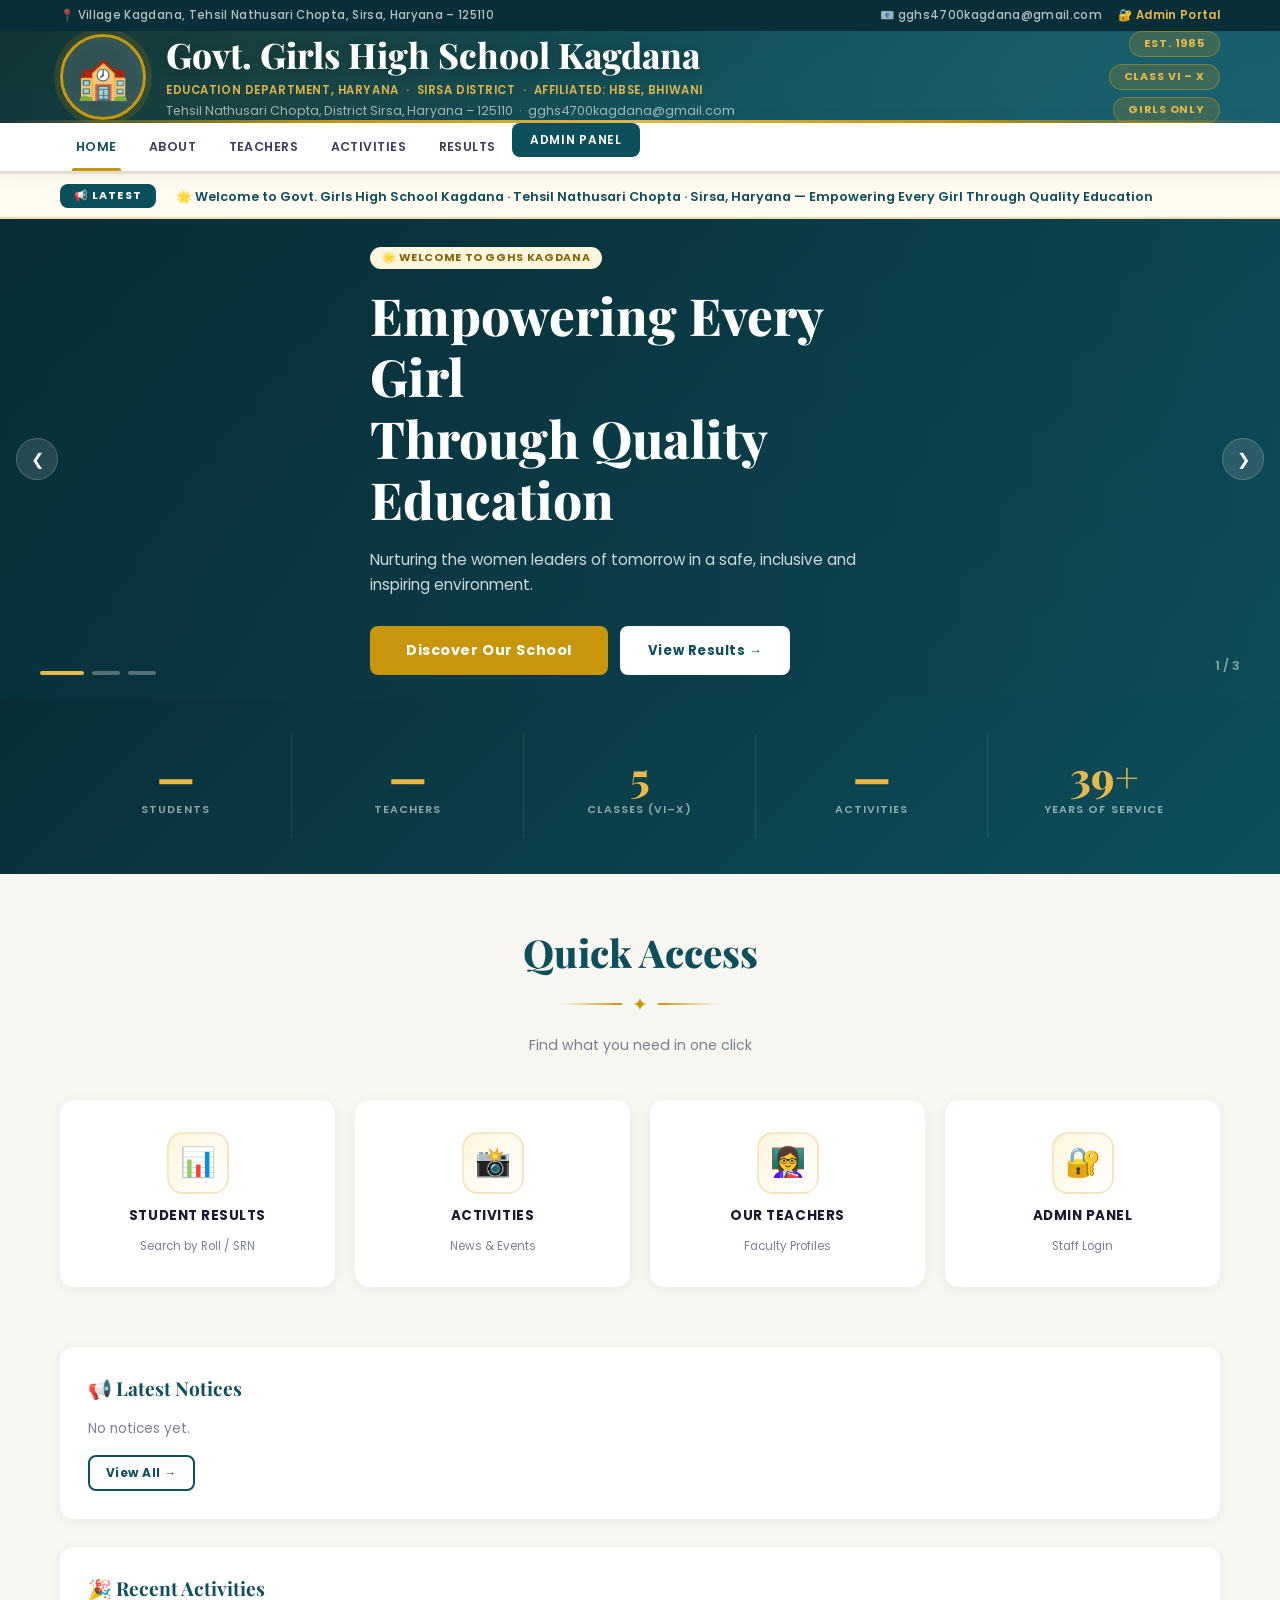
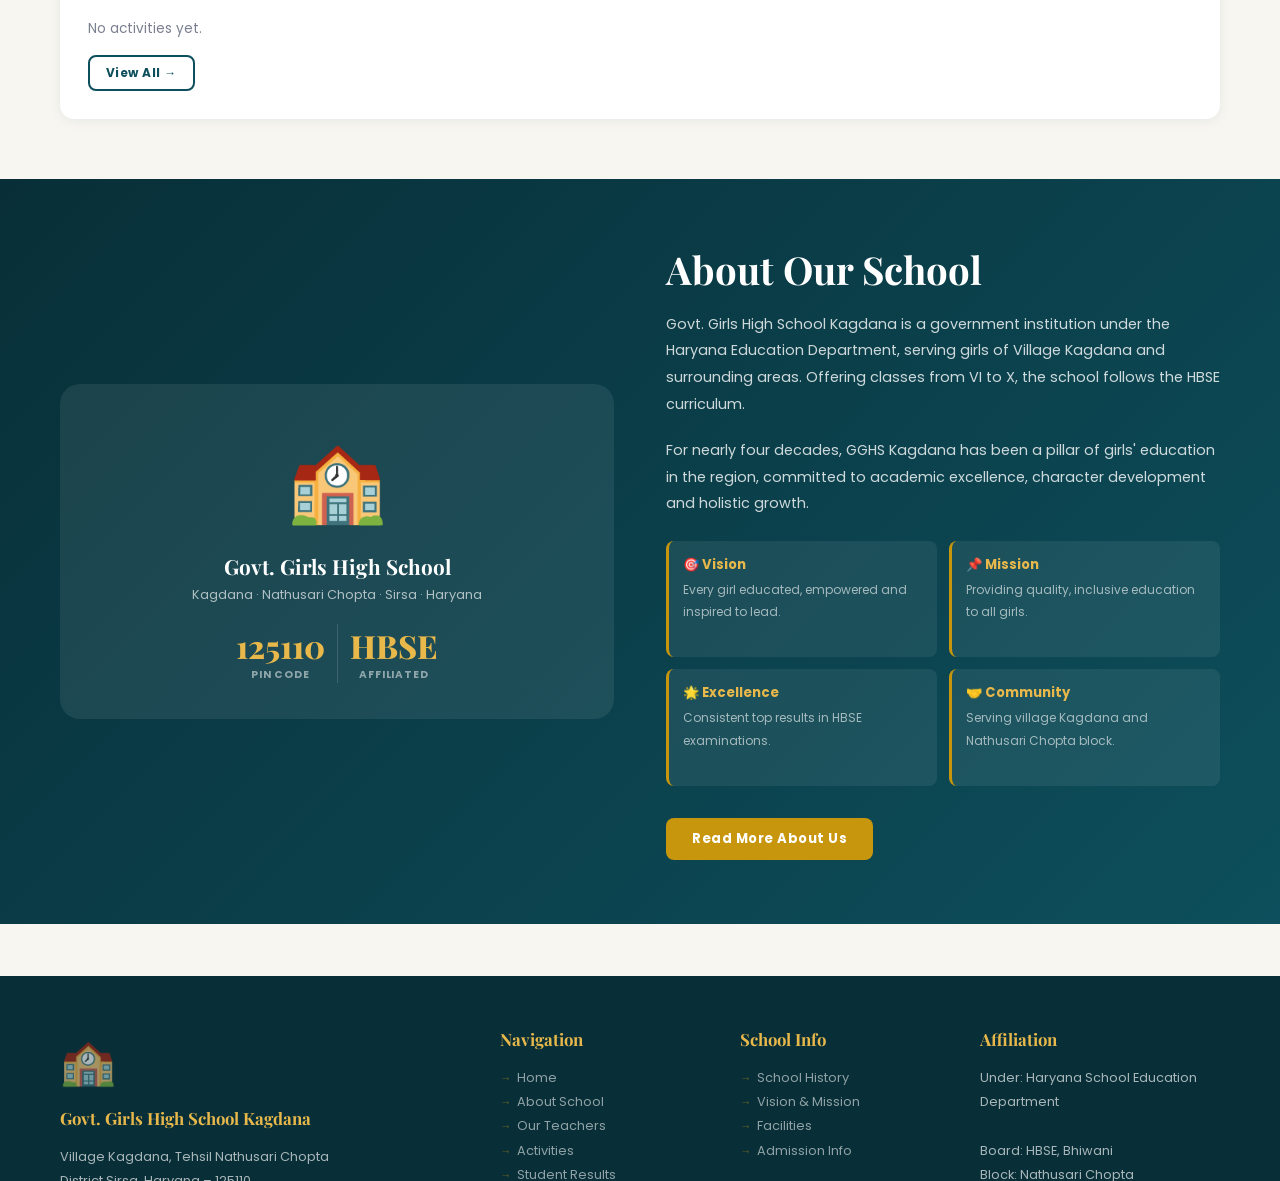
==== commit c00d6a5b: "Add files via upload" ====
--- a/index.html
+++ b/index.html
@@ -6,58 +6,45 @@
   <title>Govt. Girls High School Kagdana – Sirsa, Haryana</title>
   <link rel="stylesheet" href="style.css" />
   <style>
-    /* Home-only extras */
-    .hero-slides { height: 480px; }
-    @media (max-width:768px) { .hero-slides { height: 340px; } }
-
-    .notice-box { background:#fff; border-radius:var(--rad); box-shadow:var(--shadow-sm); padding:28px; height:100%; }
-    .notice-box h3 { font-family:'Playfair Display',serif; font-size:1.2rem; color:var(--teal); margin-bottom:18px; display:flex; align-items:center; gap:8px; }
-
-    .act-mini { display:flex; gap:14px; padding:13px 0; border-bottom:1px solid var(--border); align-items:flex-start; }
-    .act-mini:last-child { border-bottom:none; }
-    .act-mini-icon { font-size:1.6rem; flex-shrink:0; }
-    .act-mini-body h4 { font-size:.86rem; font-weight:700; color:var(--teal); margin-bottom:3px; }
-    .act-mini-body p { font-size:.76rem; color:var(--muted); line-height:1.5; }
-    .act-mini-date { font-size:.7rem; color:var(--gold); font-weight:700; }
-
-    .about-band { background:linear-gradient(135deg,var(--teal-dk),var(--teal)); padding:64px 0; }
-    .about-band-inner { display:grid; grid-template-columns:1fr 1fr; gap:52px; align-items:center; }
-    .about-art { background:rgba(255,255,255,.08); border-radius:var(--rad-lg); padding:36px; text-align:center; }
-    .about-art .big { font-size:5rem; margin-bottom:12px; }
-    .about-art h3 { font-family:'Playfair Display',serif; font-size:1.3rem; color:#fff; margin-bottom:6px; }
-    .about-art p { font-size:.8rem; color:rgba(255,255,255,.65); }
-    .about-text h2 { font-family:'Playfair Display',serif; font-size:clamp(1.7rem,3vw,2.5rem); color:#fff; margin-bottom:16px; }
-    .about-text p { font-size:.9rem; line-height:1.85; color:rgba(255,255,255,.8); margin-bottom:20px; }
-    .about-values { display:grid; grid-template-columns:1fr 1fr; gap:12px; margin-top:24px; }
-    .val-item { background:rgba(255,255,255,.07); border-radius:var(--rad-sm); padding:14px; border-left:3px solid var(--gold); }
-    .val-item h4 { font-size:.82rem; font-weight:700; color:var(--gold-lt); margin-bottom:4px; }
-    .val-item p { font-size:.75rem; color:rgba(255,255,255,.6); }
-
-    @media (max-width:768px) {
-      .about-band-inner { grid-template-columns:1fr; gap:28px; }
-      .about-values { grid-template-columns:1fr; }
-    }
+    .hero-slides{height:480px}
+    @media(max-width:768px){.hero-slides{height:340px}}
+    .notice-box{background:#fff;border-radius:var(--rad);box-shadow:var(--shadow-sm);padding:28px;height:100%}
+    .notice-box h3{font-family:'Playfair Display',serif;font-size:1.2rem;color:var(--teal);margin-bottom:18px}
+    .act-mini{display:flex;gap:14px;padding:13px 0;border-bottom:1px solid var(--border);align-items:flex-start}
+    .act-mini:last-child{border-bottom:none}
+    .act-mini-icon{font-size:1.6rem;flex-shrink:0}
+    .act-mini-body h4{font-size:.86rem;font-weight:700;color:var(--teal);margin-bottom:3px}
+    .act-mini-body p{font-size:.76rem;color:var(--muted);line-height:1.5}
+    .act-mini-date{font-size:.7rem;color:var(--gold);font-weight:700}
+    .about-band{background:linear-gradient(135deg,var(--teal-dk),var(--teal));padding:64px 0}
+    .about-band-inner{display:grid;grid-template-columns:1fr 1fr;gap:52px;align-items:center}
+    .about-art{background:rgba(255,255,255,.08);border-radius:var(--rad-lg);padding:36px;text-align:center}
+    .about-art .big{font-size:5rem;margin-bottom:12px}
+    .about-art h3{font-family:'Playfair Display',serif;font-size:1.3rem;color:#fff;margin-bottom:6px}
+    .about-art p{font-size:.8rem;color:rgba(255,255,255,.65)}
+    .about-text h2{font-family:'Playfair Display',serif;font-size:clamp(1.7rem,3vw,2.5rem);color:#fff;margin-bottom:16px}
+    .about-text p{font-size:.9rem;line-height:1.85;color:rgba(255,255,255,.8);margin-bottom:20px}
+    .about-values{display:grid;grid-template-columns:1fr 1fr;gap:12px;margin-top:24px}
+    .val-item{background:rgba(255,255,255,.07);border-radius:var(--rad-sm);padding:14px;border-left:3px solid var(--gold)}
+    .val-item h4{font-size:.82rem;font-weight:700;color:var(--gold-lt);margin-bottom:4px}
+    .val-item p{font-size:.75rem;color:rgba(255,255,255,.6)}
+    @media(max-width:768px){.about-band-inner,.about-values{grid-template-columns:1fr}}
   </style>
 </head>
 <body>
-
 <div class="topbar" id="siteTopbar"></div>
 <header class="site-header" id="siteHeader"></header>
 <nav class="site-nav" id="siteNav"></nav>
 <div class="ticker" id="siteTicker"></div>
 
-<!-- ═══ HERO SLIDER ═══ -->
-<div class="hero-slides" id="heroSlides">
+<div class="hero-slides">
   <div class="slide sl-1 active">
     <div class="slide-overlay"></div>
     <div class="slide-content container">
       <span class="tag tag-gold">🌟 Welcome to GGHS Kagdana</span>
       <h2>Empowering Every Girl<br>Through Quality Education</h2>
       <p>Nurturing the women leaders of tomorrow in a safe, inclusive and inspiring environment.</p>
-      <div style="display:flex;gap:12px;flex-wrap:wrap">
-        <a href="about.html" class="btn btn-gold btn-lg">Discover Our School</a>
-        <a href="results.html" class="btn btn-white">View Results →</a>
-      </div>
+      <div style="display:flex;gap:12px;flex-wrap:wrap"><a href="about.html" class="btn btn-gold btn-lg">Discover Our School</a><a href="results.html" class="btn btn-white">View Results →</a></div>
     </div>
   </div>
   <div class="slide sl-2">
@@ -66,10 +53,7 @@
       <span class="tag tag-gold">🏆 Academic Excellence</span>
       <h2>Committed to Outstanding<br>Academic Results</h2>
       <p>Our students consistently excel in HBSE examinations. Check individual results online.</p>
-      <div style="display:flex;gap:12px;flex-wrap:wrap">
-        <a href="results.html" class="btn btn-gold btn-lg">Search My Result</a>
-        <a href="teachers.html" class="btn btn-white">Meet Teachers →</a>
-      </div>
+      <div style="display:flex;gap:12px;flex-wrap:wrap"><a href="results.html" class="btn btn-gold btn-lg">Search My Result</a><a href="teachers.html" class="btn btn-white">Meet Teachers →</a></div>
     </div>
   </div>
   <div class="slide sl-3">
@@ -78,203 +62,92 @@
       <span class="tag tag-gold">🎭 Vibrant School Life</span>
       <h2>Celebrations, Sports &amp;<br>Cultural Activities</h2>
       <p>A rich co-curricular life that develops character, creativity and confidence in every student.</p>
-      <div style="display:flex;gap:12px;flex-wrap:wrap">
-        <a href="activities.html" class="btn btn-gold btn-lg">See Activities</a>
-        <a href="about.html" class="btn btn-white">Our Facilities →</a>
-      </div>
+      <div style="display:flex;gap:12px;flex-wrap:wrap"><a href="activities.html" class="btn btn-gold btn-lg">See Activities</a><a href="about.html" class="btn btn-white">Our Facilities →</a></div>
     </div>
   </div>
-  <div class="slide-arrows">
-    <button class="s-arrow" id="slidePrev">❮</button>
-    <button class="s-arrow" id="slideNext">❯</button>
-  </div>
-  <div class="slide-dots" id="slideDots">
-    <div class="sdot active" data-i="0"></div>
-    <div class="sdot" data-i="1"></div>
-    <div class="sdot" data-i="2"></div>
-  </div>
+  <div class="slide-arrows"><button class="s-arrow" id="slidePrev">❮</button><button class="s-arrow" id="slideNext">❯</button></div>
+  <div class="slide-dots" id="slideDots"><div class="sdot active" data-i="0"></div><div class="sdot" data-i="1"></div><div class="sdot" data-i="2"></div></div>
   <div class="slide-counter" id="slideCounter">1 / 3</div>
 </div>
 
-<!-- ═══ STATS ═══ -->
-<div class="stats-strip">
-  <div class="container">
-    <div class="stats-grid">
-      <div class="stat-item"><div class="stat-num" id="stStudents">—</div><div class="stat-lbl">Students</div></div>
-      <div class="stat-item"><div class="stat-num" id="stTeachers">—</div><div class="stat-lbl">Teachers</div></div>
-      <div class="stat-item"><div class="stat-num">5</div><div class="stat-lbl">Classes (VI–X)</div></div>
-      <div class="stat-item"><div class="stat-num" id="stActivities">—</div><div class="stat-lbl">Activities</div></div>
-      <div class="stat-item"><div class="stat-num">39+</div><div class="stat-lbl">Years of Service</div></div>
-    </div>
-  </div>
-</div>
+<div class="stats-strip"><div class="container"><div class="stats-grid">
+  <div class="stat-item"><div class="stat-num" id="stS">—</div><div class="stat-lbl">Students</div></div>
+  <div class="stat-item"><div class="stat-num" id="stT">—</div><div class="stat-lbl">Teachers</div></div>
+  <div class="stat-item"><div class="stat-num">5</div><div class="stat-lbl">Classes (VI–X)</div></div>
+  <div class="stat-item"><div class="stat-num" id="stA">—</div><div class="stat-lbl">Activities</div></div>
+  <div class="stat-item"><div class="stat-num">39+</div><div class="stat-lbl">Years of Service</div></div>
+</div></div></div>
 
-<!-- ═══ MAIN ═══ -->
 <main>
-  <!-- QUICK ACCESS -->
   <div class="container section">
-    <div class="sec-head">
-      <h2>Quick Access</h2>
-      <div class="gold-bar"><span>✦</span></div>
-      <p class="sub">Find what you need in one click</p>
-    </div>
+    <div class="sec-head"><h2>Quick Access</h2><div class="gold-bar"><span>✦</span></div><p class="sub">Find what you need in one click</p></div>
     <div class="grid-4">
-      <a href="results.html" class="quick-tile">
-        <div class="qt-icon">📊</div>
-        <div class="qt-label">Student Results</div>
-        <div class="qt-sub">Search by Roll / SRN</div>
-      </a>
-      <a href="activities.html" class="quick-tile">
-        <div class="qt-icon">📸</div>
-        <div class="qt-label">Activities</div>
-        <div class="qt-sub">News & Events</div>
-      </a>
-      <a href="teachers.html" class="quick-tile">
-        <div class="qt-icon">👩‍🏫</div>
-        <div class="qt-label">Our Teachers</div>
-        <div class="qt-sub">Faculty Profiles</div>
-      </a>
-      <a href="admin.html" class="quick-tile">
-        <div class="qt-icon">🔐</div>
-        <div class="qt-label">Admin Panel</div>
-        <div class="qt-sub">Staff Login</div>
-      </a>
+      <a href="results.html" class="quick-tile"><div class="qt-icon">📊</div><div class="qt-label">Student Results</div><div class="qt-sub">Search by Roll / SRN</div></a>
+      <a href="activities.html" class="quick-tile"><div class="qt-icon">📸</div><div class="qt-label">Activities</div><div class="qt-sub">News &amp; Events</div></a>
+      <a href="teachers.html" class="quick-tile"><div class="qt-icon">👩‍🏫</div><div class="qt-label">Our Teachers</div><div class="qt-sub">Faculty Profiles</div></a>
+      <a href="admin.html" class="quick-tile"><div class="qt-icon">🔐</div><div class="qt-label">Admin Panel</div><div class="qt-sub">Staff Login</div></a>
     </div>
   </div>
 
-  <!-- NOTICES + ACTIVITIES -->
   <div class="container section">
-    <div style="display:grid;grid-template-columns:1fr 1fr;gap:28px" id="noticeActGrid">
-      <div class="notice-box">
-        <h3>📢 Latest Notices</h3>
-        <div id="homeNotices"></div>
-        <div class="mt-md"><a href="activities.html" class="btn btn-outline btn-sm">View All →</a></div>
-      </div>
-      <div class="notice-box">
-        <h3>🎉 Recent Activities</h3>
-        <div id="homeActivities"></div>
-        <div class="mt-md"><a href="activities.html" class="btn btn-outline btn-sm">View All →</a></div>
-      </div>
+    <div style="display:grid;grid-template-columns:1fr 1fr;gap:28px" id="nag">
+      <div class="notice-box"><h3>📢 Latest Notices</h3><div id="homeNotices"><p style="color:var(--muted)">Loading…</p></div><div class="mt-md"><a href="activities.html" class="btn btn-outline btn-sm">View All →</a></div></div>
+      <div class="notice-box"><h3>🎉 Recent Activities</h3><div id="homeActivities"><p style="color:var(--muted)">Loading…</p></div><div class="mt-md"><a href="activities.html" class="btn btn-outline btn-sm">View All →</a></div></div>
     </div>
   </div>
 
-  <!-- ABOUT BAND -->
-  <div class="about-band">
-    <div class="container">
-      <div class="about-band-inner">
-        <div class="about-art">
-          <div class="big">🏫</div>
-          <h3>Govt. Girls High School</h3>
-          <p>Kagdana · Nathusari Chopta · Sirsa · Haryana</p>
-          <div style="margin-top:20px;display:flex;gap:12px;justify-content:center;flex-wrap:wrap">
-            <div style="text-align:center">
-              <div style="font-family:'Playfair Display',serif;font-size:2rem;font-weight:800;color:var(--gold-lt)">125110</div>
-              <div style="font-size:.65rem;font-weight:700;text-transform:uppercase;letter-spacing:.08em;color:rgba(255,255,255,.5)">Pin Code</div>
-            </div>
-            <div style="width:1px;background:rgba(255,255,255,.15)"></div>
-            <div style="text-align:center">
-              <div style="font-family:'Playfair Display',serif;font-size:2rem;font-weight:800;color:var(--gold-lt)">HBSE</div>
-              <div style="font-size:.65rem;font-weight:700;text-transform:uppercase;letter-spacing:.08em;color:rgba(255,255,255,.5)">Affiliated</div>
-            </div>
-          </div>
-        </div>
-        <div class="about-text">
-          <h2>About Our School</h2>
-          <p>Govt. Girls High School Kagdana is a government institution under the Haryana Education Department, serving girls of Village Kagdana and surrounding areas. Offering classes from VI to X, the school follows the HBSE curriculum.</p>
-          <p>For nearly four decades, GGHS Kagdana has been a pillar of girls' education in the region, committed to academic excellence, character development and holistic growth.</p>
-          <div class="about-values">
-            <div class="val-item"><h4>🎯 Vision</h4><p>Every girl educated, empowered and inspired to lead.</p></div>
-            <div class="val-item"><h4>📌 Mission</h4><p>Providing quality, inclusive education to all girls.</p></div>
-            <div class="val-item"><h4>🌟 Excellence</h4><p>Consistent top results in HBSE examinations.</p></div>
-            <div class="val-item"><h4>🤝 Community</h4><p>Serving village Kagdana and the Nathusari Chopta block.</p></div>
-          </div>
-          <div class="mt-lg"><a href="about.html" class="btn btn-gold">Read More About Us</a></div>
-        </div>
+  <div class="about-band"><div class="container"><div class="about-band-inner">
+    <div class="about-art">
+      <div class="big">🏫</div><h3>Govt. Girls High School</h3><p>Kagdana · Nathusari Chopta · Sirsa · Haryana</p>
+      <div style="margin-top:20px;display:flex;gap:12px;justify-content:center;flex-wrap:wrap">
+        <div style="text-align:center"><div style="font-family:'Playfair Display',serif;font-size:2rem;font-weight:800;color:var(--gold-lt)">125110</div><div style="font-size:.65rem;font-weight:700;text-transform:uppercase;letter-spacing:.08em;color:rgba(255,255,255,.5)">Pin Code</div></div>
+        <div style="width:1px;background:rgba(255,255,255,.15)"></div>
+        <div style="text-align:center"><div style="font-family:'Playfair Display',serif;font-size:2rem;font-weight:800;color:var(--gold-lt)">HBSE</div><div style="font-size:.65rem;font-weight:700;text-transform:uppercase;letter-spacing:.08em;color:rgba(255,255,255,.5)">Affiliated</div></div>
       </div>
     </div>
-  </div>
-
+    <div class="about-text">
+      <h2>About Our School</h2>
+      <p>Govt. Girls High School Kagdana is a government institution under the Haryana Education Department, serving girls of Village Kagdana and surrounding areas. Offering classes from VI to X, the school follows the HBSE curriculum.</p>
+      <p>For nearly four decades, GGHS Kagdana has been a pillar of girls' education in the region, committed to academic excellence, character development and holistic growth.</p>
+      <div class="about-values">
+        <div class="val-item"><h4>🎯 Vision</h4><p>Every girl educated, empowered and inspired to lead.</p></div>
+        <div class="val-item"><h4>📌 Mission</h4><p>Providing quality, inclusive education to all girls.</p></div>
+        <div class="val-item"><h4>🌟 Excellence</h4><p>Consistent top results in HBSE examinations.</p></div>
+        <div class="val-item"><h4>🤝 Community</h4><p>Serving village Kagdana and Nathusari Chopta block.</p></div>
+      </div>
+      <div class="mt-lg"><a href="about.html" class="btn btn-gold">Read More About Us</a></div>
+    </div>
+  </div></div></div>
 </main>
 
 <footer id="siteFooter"></footer>
-
+<script src="datastore.js"></script>
 <script src="layout.js"></script>
 <script src="common.js"></script>
 <script>
-// ── SLIDER ──
-let curSlide = 0;
-const slides = document.querySelectorAll('.slide');
-const dots = document.querySelectorAll('.sdot');
-const counter = document.getElementById('slideCounter');
-
-function goSlide(n) {
-  slides[curSlide].classList.remove('active');
-  dots[curSlide].classList.remove('active');
-  curSlide = (n + slides.length) % slides.length;
-  slides[curSlide].classList.add('active');
-  dots[curSlide].classList.add('active');
-  counter.textContent = `${curSlide + 1} / ${slides.length}`;
-}
-
-dots.forEach(d => d.addEventListener('click', () => goSlide(+d.dataset.i)));
-document.getElementById('slideNext').addEventListener('click', () => goSlide(curSlide + 1));
-document.getElementById('slidePrev').addEventListener('click', () => goSlide(curSlide - 1));
-const autoSlide = setInterval(() => goSlide(curSlide + 1), 5500);
-
-// ── STATS ──
-function loadStats() {
-  const results = DB.get('results', []);
-  const teachers = DB.get('teachers', []);
-  const activities = DB.get('activities', []);
-  const uniqueStudents = new Set(results.map(r => r.srn || r.rollNo)).size;
-  document.getElementById('stStudents').textContent = uniqueStudents || '—';
-  document.getElementById('stTeachers').textContent = teachers.length || '—';
-  document.getElementById('stActivities').textContent = activities.length || '—';
-}
-
-// ── NOTICES ──
-function loadHomeNotices() {
-  const acts = DB.get('activities', []);
-  const el = document.getElementById('homeNotices');
-  if (!acts.length) { el.innerHTML = '<p style="color:var(--muted);font-size:.85rem">No notices yet. Check back soon.</p>'; return; }
-  el.innerHTML = acts.slice(0, 4).map(a => {
-    const d = new Date(a.date);
-    return `<div class="notice-item">
-      <div class="notice-date">
-        <div class="nd-day">${d.getDate()}</div>
-        <div class="nd-mon">${d.toLocaleDateString('en',{month:'short'})}</div>
-      </div>
-      <div class="notice-body">
-        <h4>${a.title}</h4>
-        <p>${a.description.substring(0, 80)}${a.description.length > 80 ? '…' : ''}</p>
-      </div>
-    </div>`;
-  }).join('');
-}
-
-// ── ACTIVITIES ──
-const ICONS = { Academic:'📚', Sports:'⚽', Cultural:'🎭', Notice:'📢', Event:'🎉', Award:'🏆', Other:'📌' };
-function loadHomeActivities() {
-  const acts = DB.get('activities', []);
-  const el = document.getElementById('homeActivities');
-  if (!acts.length) { el.innerHTML = '<p style="color:var(--muted);font-size:.85rem">No activities yet.</p>'; return; }
-  el.innerHTML = acts.slice(0, 4).map(a => `
-    <div class="act-mini">
-      <div class="act-mini-icon">${ICONS[a.category] || '📌'}</div>
-      <div class="act-mini-body">
-        <div class="act-mini-date">${fmtDate(a.date)}</div>
-        <h4>${a.title}</h4>
-        <p>${a.description.substring(0, 70)}${a.description.length > 70 ? '…' : ''}</p>
-      </div>
-    </div>`).join('');
-}
-
-// Responsive notice-act grid
-const nag = document.getElementById('noticeActGrid');
-function fixGrid() { if (window.innerWidth < 768 && nag) nag.style.gridTemplateColumns = '1fr'; }
-fixGrid(); window.addEventListener('resize', fixGrid);
-
-loadStats(); loadHomeNotices(); loadHomeActivities();
+var curS=0,slides=document.querySelectorAll('.slide'),dots=document.querySelectorAll('.sdot'),ctr=document.getElementById('slideCounter');
+function goSlide(n){slides[curS].classList.remove('active');dots[curS].classList.remove('active');curS=(n+slides.length)%slides.length;slides[curS].classList.add('active');dots[curS].classList.add('active');ctr.textContent=(curS+1)+' / '+slides.length;}
+dots.forEach(function(d){d.addEventListener('click',function(){goSlide(+d.dataset.i);});});
+document.getElementById('slideNext').addEventListener('click',function(){goSlide(curS+1);});
+document.getElementById('slidePrev').addEventListener('click',function(){goSlide(curS-1);});
+setInterval(function(){goSlide(curS+1);},5500);
+var nag=document.getElementById('nag');
+function fixGrid(){if(window.innerWidth<768&&nag)nag.style.gridTemplateColumns='1fr';}
+fixGrid();window.addEventListener('resize',fixGrid);
+(async function(){
+  await DataStore.load();
+  var res=DataStore.get('results'),tch=DataStore.get('teachers'),acts=DataStore.get('activities');
+  var uniq=new Set(res.map(function(r){return r.srn||r.rollNo;})).size;
+  document.getElementById('stS').textContent=uniq||'—';
+  document.getElementById('stT').textContent=tch.length||'—';
+  document.getElementById('stA').textContent=acts.length||'—';
+  initTicker();
+  var ICONS={Academic:'📚',Sports:'⚽',Cultural:'🎭',Notice:'📢',Event:'🎉',Award:'🏆',Other:'📌'};
+  var nEl=document.getElementById('homeNotices');
+  nEl.innerHTML=!acts.length?'<p style="color:var(--muted);font-size:.85rem">No notices yet.</p>':acts.slice(0,4).map(function(a){var d=new Date(a.date);return '<div class="notice-item"><div class="notice-date"><div class="nd-day">'+d.getDate()+'</div><div class="nd-mon">'+d.toLocaleDateString('en',{month:'short'})+'</div></div><div class="notice-body"><h4>'+a.title+'</h4><p>'+a.description.substring(0,80)+(a.description.length>80?'…':'')+'</p></div></div>';}).join('');
+  var aEl=document.getElementById('homeActivities');
+  aEl.innerHTML=!acts.length?'<p style="color:var(--muted);font-size:.85rem">No activities yet.</p>':acts.slice(0,4).map(function(a){return '<div class="act-mini"><div class="act-mini-icon">'+(ICONS[a.category]||'📌')+'</div><div class="act-mini-body"><div class="act-mini-date">'+fmtDate(a.date)+'</div><h4>'+a.title+'</h4><p>'+a.description.substring(0,70)+(a.description.length>70?'…':'')+'</p></div></div>';}).join('');
+})();
 </script>
 </body>
 </html>
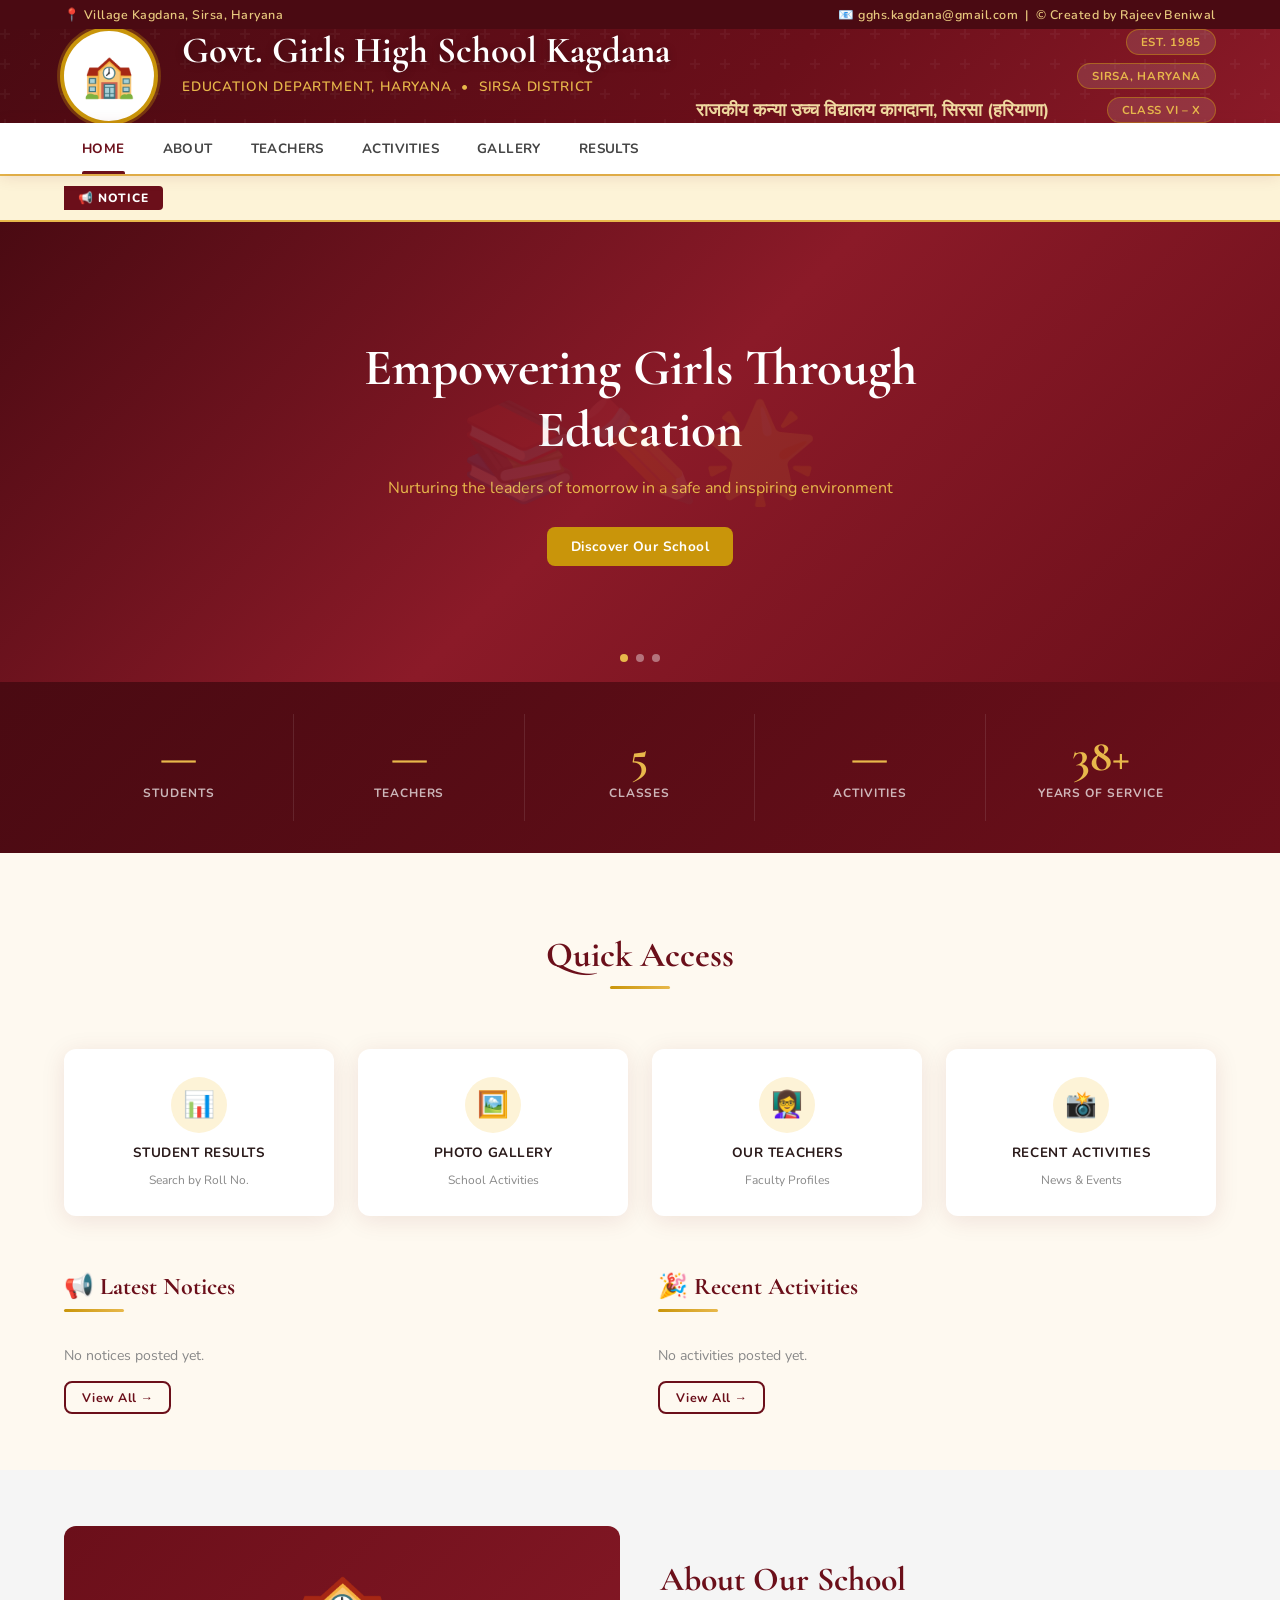
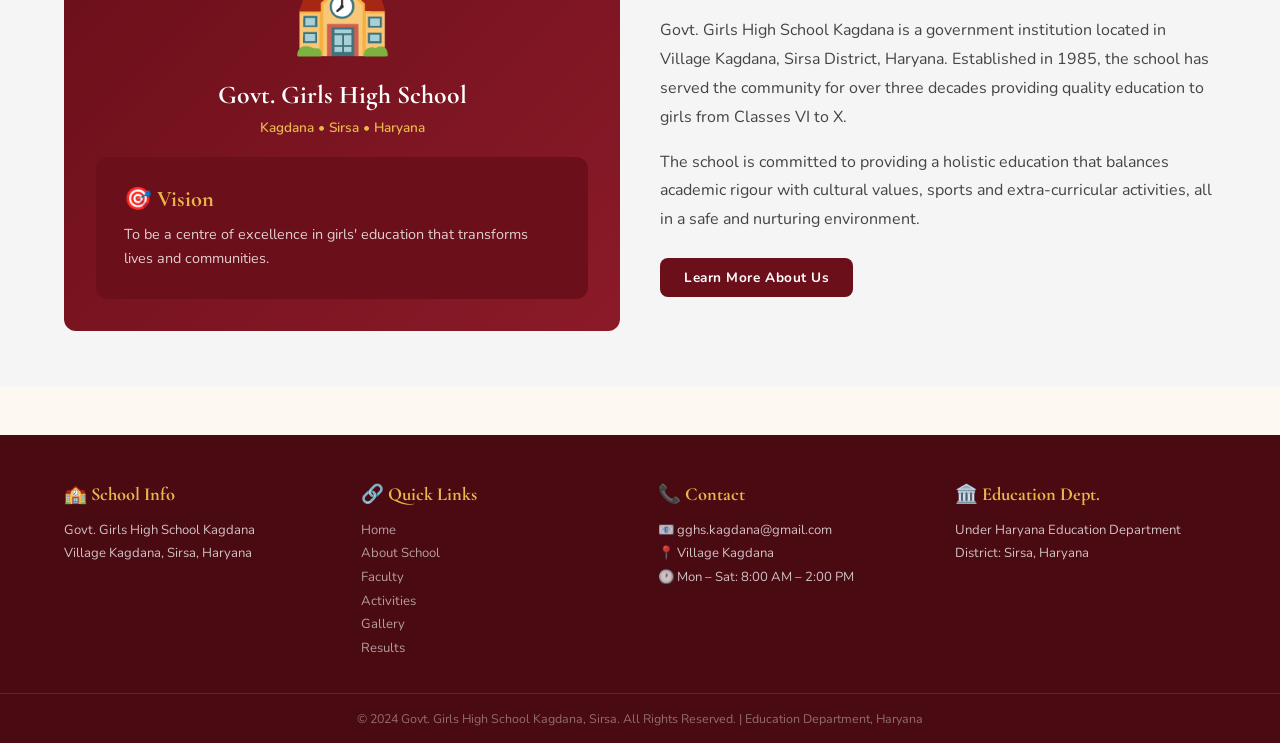
==== commit dc6b58ca: "Add files via upload" ====
--- a/index.html
+++ b/index.html
@@ -2,152 +2,312 @@
 <html lang="en">
 <head>
   <meta charset="UTF-8" />
-  <meta name="viewport" content="width=device-width, initial-scale=1.0, maximum-scale=1.0" />
-  <title>Govt. Girls High School Kagdana – Sirsa, Haryana</title>
+  <meta name="viewport" content="width=device-width, initial-scale=1.0" />
+  <title>Govt Girls High School Kagdana – Sirsa</title>
   <link rel="stylesheet" href="style.css" />
   <style>
-    .hero-slides{height:480px}
-    @media(max-width:768px){.hero-slides{height:340px}}
-    .notice-box{background:#fff;border-radius:var(--rad);box-shadow:var(--shadow-sm);padding:28px;height:100%}
-    .notice-box h3{font-family:'Playfair Display',serif;font-size:1.2rem;color:var(--teal);margin-bottom:18px}
-    .act-mini{display:flex;gap:14px;padding:13px 0;border-bottom:1px solid var(--border);align-items:flex-start}
-    .act-mini:last-child{border-bottom:none}
-    .act-mini-icon{font-size:1.6rem;flex-shrink:0}
-    .act-mini-body h4{font-size:.86rem;font-weight:700;color:var(--teal);margin-bottom:3px}
-    .act-mini-body p{font-size:.76rem;color:var(--muted);line-height:1.5}
-    .act-mini-date{font-size:.7rem;color:var(--gold);font-weight:700}
-    .about-band{background:linear-gradient(135deg,var(--teal-dk),var(--teal));padding:64px 0}
-    .about-band-inner{display:grid;grid-template-columns:1fr 1fr;gap:52px;align-items:center}
-    .about-art{background:rgba(255,255,255,.08);border-radius:var(--rad-lg);padding:36px;text-align:center}
-    .about-art .big{font-size:5rem;margin-bottom:12px}
-    .about-art h3{font-family:'Playfair Display',serif;font-size:1.3rem;color:#fff;margin-bottom:6px}
-    .about-art p{font-size:.8rem;color:rgba(255,255,255,.65)}
-    .about-text h2{font-family:'Playfair Display',serif;font-size:clamp(1.7rem,3vw,2.5rem);color:#fff;margin-bottom:16px}
-    .about-text p{font-size:.9rem;line-height:1.85;color:rgba(255,255,255,.8);margin-bottom:20px}
-    .about-values{display:grid;grid-template-columns:1fr 1fr;gap:12px;margin-top:24px}
-    .val-item{background:rgba(255,255,255,.07);border-radius:var(--rad-sm);padding:14px;border-left:3px solid var(--gold)}
-    .val-item h4{font-size:.82rem;font-weight:700;color:var(--gold-lt);margin-bottom:4px}
-    .val-item p{font-size:.75rem;color:rgba(255,255,255,.6)}
-    @media(max-width:768px){.about-band-inner,.about-values{grid-template-columns:1fr}}
+    .hero-slider { height: 460px; }
+    .slide { background-size: cover; background-position: center; }
+    .slide-1 { background: linear-gradient(135deg,#4a0a12 0%,#8b1a28 50%,#6b0f1a 100%); }
+    .slide-2 { background: linear-gradient(135deg,#1a3a4a 0%,#2a5a6a 100%); }
+    .slide-3 { background: linear-gradient(135deg,#2a3a1a 0%,#3a5a2a 100%); }
+    .slide-ornament { font-size:6rem;opacity:.08;position:absolute;top:50%;left:50%;transform:translate(-50%,-50%);pointer-events:none;white-space:nowrap; }
+    .notice-card { border-left:4px solid var(--gold);background:var(--gold-pale);padding:16px 20px;border-radius:0 var(--radius-sm) var(--radius-sm) 0;margin-bottom:14px; }
+    .notice-card h4 { color:var(--maroon);font-size:.92rem;margin-bottom:4px; }
+    .notice-card p { font-size:.8rem;color:var(--gray-500); }
+    .notice-date { font-size:.72rem;font-weight:700;color:var(--gold);text-transform:uppercase; }
+    .quick-link { display:flex;flex-direction:column;align-items:center;gap:10px;background:var(--white);padding:28px 20px;border-radius:var(--radius);box-shadow:var(--shadow);text-decoration:none;color:var(--text);transition:all var(--transition);text-align:center; }
+    .quick-link:hover { transform:translateY(-4px);box-shadow:var(--shadow-lg);color:var(--maroon); }
+    .quick-link .icon { width:56px;height:56px;border-radius:50%;background:var(--gold-pale);display:flex;align-items:center;justify-content:center;font-size:1.6rem; }
+    .quick-link:hover .icon { background:var(--maroon); }
+    .quick-link span { font-weight:700;font-size:.84rem;text-transform:uppercase;letter-spacing:.04em; }
+    .event-card { background:var(--white);border-radius:var(--radius);box-shadow:var(--shadow);overflow:hidden; }
+    .event-card .event-top { background:var(--maroon);color:var(--white);padding:16px;display:flex;justify-content:space-between;align-items:center; }
+    .event-card .event-body { padding:18px; }
+    .about-img-box { background:linear-gradient(135deg,var(--maroon),var(--maroon-lt));border-radius:var(--radius);padding:32px;text-align:center;color:var(--white); }
+    .about-img-box .big-icon { font-size:5rem;margin-bottom:12px; }
+    .vision-box { background:var(--maroon);color:var(--white);padding:28px;border-radius:var(--radius); }
+    .vision-box h3 { font-family:'Cormorant Garamond',serif;font-size:1.4rem;color:var(--gold-lt);margin-bottom:10px; }
+    .vision-box p { font-size:.9rem;line-height:1.7;color:rgba(255,255,255,.8); }
   </style>
 </head>
 <body>
-<div class="topbar" id="siteTopbar"></div>
-<header class="site-header" id="siteHeader"></header>
-<nav class="site-nav" id="siteNav"></nav>
-<div class="ticker" id="siteTicker"></div>
-
-<div class="hero-slides">
-  <div class="slide sl-1 active">
-    <div class="slide-overlay"></div>
-    <div class="slide-content container">
-      <span class="tag tag-gold">🌟 Welcome to GGHS Kagdana</span>
-      <h2>Empowering Every Girl<br>Through Quality Education</h2>
-      <p>Nurturing the women leaders of tomorrow in a safe, inclusive and inspiring environment.</p>
-      <div style="display:flex;gap:12px;flex-wrap:wrap"><a href="about.html" class="btn btn-gold btn-lg">Discover Our School</a><a href="results.html" class="btn btn-white">View Results →</a></div>
-    </div>
-  </div>
-  <div class="slide sl-2">
-    <div class="slide-overlay"></div>
-    <div class="slide-content container">
-      <span class="tag tag-gold">🏆 Academic Excellence</span>
-      <h2>Committed to Outstanding<br>Academic Results</h2>
-      <p>Our students consistently excel in HBSE examinations. Check individual results online.</p>
-      <div style="display:flex;gap:12px;flex-wrap:wrap"><a href="results.html" class="btn btn-gold btn-lg">Search My Result</a><a href="teachers.html" class="btn btn-white">Meet Teachers →</a></div>
-    </div>
-  </div>
-  <div class="slide sl-3">
-    <div class="slide-overlay"></div>
-    <div class="slide-content container">
-      <span class="tag tag-gold">🎭 Vibrant School Life</span>
-      <h2>Celebrations, Sports &amp;<br>Cultural Activities</h2>
-      <p>A rich co-curricular life that develops character, creativity and confidence in every student.</p>
-      <div style="display:flex;gap:12px;flex-wrap:wrap"><a href="activities.html" class="btn btn-gold btn-lg">See Activities</a><a href="about.html" class="btn btn-white">Our Facilities →</a></div>
-    </div>
-  </div>
-  <div class="slide-arrows"><button class="s-arrow" id="slidePrev">❮</button><button class="s-arrow" id="slideNext">❯</button></div>
-  <div class="slide-dots" id="slideDots"><div class="sdot active" data-i="0"></div><div class="sdot" data-i="1"></div><div class="sdot" data-i="2"></div></div>
-  <div class="slide-counter" id="slideCounter">1 / 3</div>
+
+<!-- TOP BAR -->
+<div class="topbar">
+  <div class="tb-inner">
+    <span class="topbar-address">📍 Village Kagdana, Sirsa, Haryana</span>
+    <span>
+      <span class="topbar-contact"></span>
+      &nbsp;|&nbsp; <a href="admin.html">   ©️ Created by Rajeev Beniwal</a>
+    </span>
+  </div>
 </div>
 
-<div class="stats-strip"><div class="container"><div class="stats-grid">
-  <div class="stat-item"><div class="stat-num" id="stS">—</div><div class="stat-lbl">Students</div></div>
-  <div class="stat-item"><div class="stat-num" id="stT">—</div><div class="stat-lbl">Teachers</div></div>
-  <div class="stat-item"><div class="stat-num">5</div><div class="stat-lbl">Classes (VI–X)</div></div>
-  <div class="stat-item"><div class="stat-num" id="stA">—</div><div class="stat-lbl">Activities</div></div>
-  <div class="stat-item"><div class="stat-num">39+</div><div class="stat-lbl">Years of Service</div></div>
-</div></div></div>
-
+<!-- HEADER -->
+<header>
+  <div class="header-inner container">
+    <div class="school-logo">🏫</div>
+    <div class="school-info">
+      <div class="school-name">Govt. Girls High School Kagdana</div>
+      <div class="school-sub">Education Department, Haryana &nbsp;•&nbsp; Sirsa District</div>
+      <div class="school-urdu">राजकीय कन्या उच्च विद्यालय कागदाना, सिरसा (हरियाणा)</div>
+    </div>
+    <div class="header-badges">
+      <span class="badge">Est. 1985</span>
+      <span class="badge">Sirsa, Haryana</span>
+      <span class="badge">Class VI – X</span>
+    </div>
+  </div>
+</header>
+
+<!-- NAV -->
+<nav>
+  <div class="nav-inner container">
+    <ul class="nav-links" id="navLinks">
+      <li><a href="index.html">Home</a></li>
+      <li><a href="about.html">About</a></li>
+      <li><a href="teachers.html">Teachers</a></li>
+      <li><a href="activities.html">Activities</a></li>
+      <li><a href="gallery.html">Gallery</a></li>
+      <li><a href="results.html">Results</a></li>
+    </ul>
+    <button class="hamburger" id="hamburger" aria-label="Menu"><span></span><span></span><span></span></button>
+  </div>
+</nav>
+
+<!-- TICKER -->
+<div class="ticker-wrap">
+  <div class="ticker-inner container">
+    <span class="ticker-label">📢 Notice</span>
+    <div style="overflow:hidden;flex:1">
+      <p class="ticker-text" id="tickerText">Loading...</p>
+    </div>
+  </div>
+</div>
+
+<!-- HERO SLIDER -->
+<div class="hero-slider">
+  <div class="slide slide-1 active">
+    <div class="slide-ornament">📚✏️🌟</div>
+    <div class="slide-content">
+      <h2>Empowering Girls Through Education</h2>
+      <p>Nurturing the leaders of tomorrow in a safe and inspiring environment</p>
+      <a href="about.html" class="btn btn-gold">Discover Our School</a>
+    </div>
+  </div>
+  <div class="slide slide-2">
+    <div class="slide-ornament">🏆🎓📖</div>
+    <div class="slide-content">
+      <h2>Academic Excellence &amp; Innovation</h2>
+      <p>Committed to holistic development and outstanding academic results</p>
+      <a href="results.html" class="btn btn-gold">View Results</a>
+    </div>
+  </div>
+  <div class="slide slide-3">
+    <div class="slide-ornament">🌸🌿🌺</div>
+    <div class="slide-content">
+      <h2>Activities, Events &amp; Celebrations</h2>
+      <p>A vibrant school life filled with learning, culture and growth</p>
+      <a href="gallery.html" class="btn btn-gold">View Gallery</a>
+    </div>
+  </div>
+  <div class="slide-dots" id="slideDots">
+    <div class="dot active" data-i="0"></div>
+    <div class="dot" data-i="1"></div>
+    <div class="dot" data-i="2"></div>
+  </div>
+</div>
+
+<!-- STATS -->
+<div class="stats-bar">
+  <div class="container">
+    <div class="stats-grid">
+      <div class="stat-item"><div class="stat-num" id="sStudents">—</div><div class="stat-label">Students</div></div>
+      <div class="stat-item"><div class="stat-num" id="sTeachers">—</div><div class="stat-label">Teachers</div></div>
+      <div class="stat-item"><div class="stat-num" id="sClasses">5</div><div class="stat-label">Classes</div></div>
+      <div class="stat-item"><div class="stat-num" id="sActivities">—</div><div class="stat-label">Activities</div></div>
+      <div class="stat-item"><div class="stat-num">38+</div><div class="stat-label">Years of Service</div></div>
+    </div>
+  </div>
+</div>
+
+<!-- MAIN -->
 <main>
-  <div class="container section">
-    <div class="sec-head"><h2>Quick Access</h2><div class="gold-bar"><span>✦</span></div><p class="sub">Find what you need in one click</p></div>
+  <!-- QUICK LINKS -->
+  <div class="container">
+    <div class="section-head mt-8">
+      <h2>Quick Access</h2>
+      <div class="gold-line"></div>
+    </div>
     <div class="grid-4">
-      <a href="results.html" class="quick-tile"><div class="qt-icon">📊</div><div class="qt-label">Student Results</div><div class="qt-sub">Search by Roll / SRN</div></a>
-      <a href="activities.html" class="quick-tile"><div class="qt-icon">📸</div><div class="qt-label">Activities</div><div class="qt-sub">News &amp; Events</div></a>
-      <a href="teachers.html" class="quick-tile"><div class="qt-icon">👩‍🏫</div><div class="qt-label">Our Teachers</div><div class="qt-sub">Faculty Profiles</div></a>
-      <a href="admin.html" class="quick-tile"><div class="qt-icon">🔐</div><div class="qt-label">Admin Panel</div><div class="qt-sub">Staff Login</div></a>
-    </div>
-  </div>
-
-  <div class="container section">
-    <div style="display:grid;grid-template-columns:1fr 1fr;gap:28px" id="nag">
-      <div class="notice-box"><h3>📢 Latest Notices</h3><div id="homeNotices"><p style="color:var(--muted)">Loading…</p></div><div class="mt-md"><a href="activities.html" class="btn btn-outline btn-sm">View All →</a></div></div>
-      <div class="notice-box"><h3>🎉 Recent Activities</h3><div id="homeActivities"><p style="color:var(--muted)">Loading…</p></div><div class="mt-md"><a href="activities.html" class="btn btn-outline btn-sm">View All →</a></div></div>
-    </div>
-  </div>
-
-  <div class="about-band"><div class="container"><div class="about-band-inner">
-    <div class="about-art">
-      <div class="big">🏫</div><h3>Govt. Girls High School</h3><p>Kagdana · Nathusari Chopta · Sirsa · Haryana</p>
-      <div style="margin-top:20px;display:flex;gap:12px;justify-content:center;flex-wrap:wrap">
-        <div style="text-align:center"><div style="font-family:'Playfair Display',serif;font-size:2rem;font-weight:800;color:var(--gold-lt)">125110</div><div style="font-size:.65rem;font-weight:700;text-transform:uppercase;letter-spacing:.08em;color:rgba(255,255,255,.5)">Pin Code</div></div>
-        <div style="width:1px;background:rgba(255,255,255,.15)"></div>
-        <div style="text-align:center"><div style="font-family:'Playfair Display',serif;font-size:2rem;font-weight:800;color:var(--gold-lt)">HBSE</div><div style="font-size:.65rem;font-weight:700;text-transform:uppercase;letter-spacing:.08em;color:rgba(255,255,255,.5)">Affiliated</div></div>
-      </div>
-    </div>
-    <div class="about-text">
-      <h2>About Our School</h2>
-      <p>Govt. Girls High School Kagdana is a government institution under the Haryana Education Department, serving girls of Village Kagdana and surrounding areas. Offering classes from VI to X, the school follows the HBSE curriculum.</p>
-      <p>For nearly four decades, GGHS Kagdana has been a pillar of girls' education in the region, committed to academic excellence, character development and holistic growth.</p>
-      <div class="about-values">
-        <div class="val-item"><h4>🎯 Vision</h4><p>Every girl educated, empowered and inspired to lead.</p></div>
-        <div class="val-item"><h4>📌 Mission</h4><p>Providing quality, inclusive education to all girls.</p></div>
-        <div class="val-item"><h4>🌟 Excellence</h4><p>Consistent top results in HBSE examinations.</p></div>
-        <div class="val-item"><h4>🤝 Community</h4><p>Serving village Kagdana and Nathusari Chopta block.</p></div>
-      </div>
-      <div class="mt-lg"><a href="about.html" class="btn btn-gold">Read More About Us</a></div>
-    </div>
-  </div></div></div>
+      <a href="results.html" class="quick-link">
+        <div class="icon">📊</div>
+        <span>Student Results</span>
+        <small style="color:var(--gray-500);font-size:.75rem">Search by Roll No.</small>
+      </a>
+      <a href="gallery.html" class="quick-link">
+        <div class="icon">🖼️</div>
+        <span>Photo Gallery</span>
+        <small style="color:var(--gray-500);font-size:.75rem">School Activities</small>
+      </a>
+      <a href="teachers.html" class="quick-link">
+        <div class="icon">👩‍🏫</div>
+        <span>Our Teachers</span>
+        <small style="color:var(--gray-500);font-size:.75rem">Faculty Profiles</small>
+      </a>
+      <a href="activities.html" class="quick-link">
+        <div class="icon">📸</div>
+        <span>Recent Activities</span>
+        <small style="color:var(--gray-500);font-size:.75rem">News & Events</small>
+      </a>
+    </div>
+  </div>
+
+  <!-- NOTICES & EVENTS -->
+  <div class="container" style="margin-top:56px">
+    <div style="display:grid;grid-template-columns:1fr 1fr;gap:36px;" class="notice-events-grid">
+      <div>
+        <div class="section-head" style="text-align:left;margin-bottom:20px">
+          <h2 style="font-size:1.5rem">📢 Latest Notices</h2>
+          <div class="gold-line" style="margin:8px 0;"></div>
+        </div>
+        <div id="noticeList"></div>
+        <a href="activities.html" class="btn btn-outline btn-sm mt-4">View All →</a>
+      </div>
+      <div>
+        <div class="section-head" style="text-align:left;margin-bottom:20px">
+          <h2 style="font-size:1.5rem">🎉 Recent Activities</h2>
+          <div class="gold-line" style="margin:8px 0;"></div>
+        </div>
+        <div id="activityCards" class="grid-3" style="grid-template-columns:1fr;gap:14px;"></div>
+        <a href="activities.html" class="btn btn-outline btn-sm mt-4">View All →</a>
+      </div>
+    </div>
+  </div>
+
+  <!-- ABOUT SNAPSHOT -->
+  <div style="background:var(--gray-100);padding:56px 0;margin-top:56px">
+    <div class="container">
+      <div style="display:grid;grid-template-columns:1fr 1fr;gap:40px;align-items:center" class="about-grid">
+        <div class="about-img-box">
+          <div class="big-icon">🏫</div>
+          <div style="font-family:'Cormorant Garamond',serif;font-size:1.6rem;font-weight:700;margin-bottom:8px">Govt. Girls High School</div>
+          <div style="color:var(--gold-lt);font-size:.85rem;font-weight:600">Kagdana • Sirsa • Haryana</div>
+          <div style="margin-top:20px;display:flex;justify-content:center;gap:20px">
+            <div class="vision-box" style="flex:1;text-align:left">
+              <h3>🎯 Vision</h3>
+              <p>To be a centre of excellence in girls' education that transforms lives and communities.</p>
+            </div>
+          </div>
+        </div>
+        <div>
+          <h2 style="font-family:'Cormorant Garamond',serif;font-size:2.1rem;color:var(--maroon);margin-bottom:16px">About Our School</h2>
+          <p style="line-height:1.8;color:var(--gray-700);margin-bottom:16px">
+            Govt. Girls High School Kagdana is a government institution located in Village Kagdana, Sirsa District, Haryana. Established in 1985, the school has served the community for over three decades providing quality education to girls from Classes VI to X.
+          </p>
+          <p style="line-height:1.8;color:var(--gray-700);margin-bottom:24px">
+            The school is committed to providing a holistic education that balances academic rigour with cultural values, sports and extra-curricular activities, all in a safe and nurturing environment.
+          </p>
+          <a href="about.html" class="btn btn-primary">Learn More About Us</a>
+        </div>
+      </div>
+    </div>
+  </div>
 </main>
 
-<footer id="siteFooter"></footer>
-<script src="datastore.js"></script>
-<script src="layout.js"></script>
+<!-- FOOTER -->
+<footer>
+  <div class="container">
+    <div class="footer-top">
+      <div class="footer-col">
+        <h4>🏫 School Info</h4>
+        <p class="footer-address">Govt. Girls High School Kagdana<br>Village Kagdana, Sirsa, Haryana</p>
+      </div>
+      <div class="footer-col">
+        <h4>🔗 Quick Links</h4>
+        <ul>
+          <li><a href="index.html">Home</a></li>
+          <li><a href="about.html">About School</a></li>
+          <li><a href="teachers.html">Faculty</a></li>
+          <li><a href="activities.html">Activities</a></li>
+          <li><a href="gallery.html">Gallery</a></li>
+          <li><a href="results.html">Results</a></li>
+        </ul>
+      </div>
+      <div class="footer-col">
+        <h4>📞 Contact</h4>
+        <p class="footer-contact-info">📧 gghs.kagdana@gmail.com<br>📍 Village Kagdana, Sirsa<br>🕐 Mon – Sat: 8:00 AM – 2:00 PM</p>
+      </div>
+      <div class="footer-col">
+        <h4>🏛️ Education Dept.</h4>
+        <p>Under Haryana Education Department<br>District: Sirsa, Haryana</p>
+      </div>
+    </div>
+  </div>
+  <div class="footer-bar">
+    <div class="container">© 2024 Govt. Girls High School Kagdana, Sirsa. All Rights Reserved. | Education Department, Haryana</div>
+  </div>
+</footer>
+
 <script src="common.js"></script>
 <script>
-var curS=0,slides=document.querySelectorAll('.slide'),dots=document.querySelectorAll('.sdot'),ctr=document.getElementById('slideCounter');
-function goSlide(n){slides[curS].classList.remove('active');dots[curS].classList.remove('active');curS=(n+slides.length)%slides.length;slides[curS].classList.add('active');dots[curS].classList.add('active');ctr.textContent=(curS+1)+' / '+slides.length;}
-dots.forEach(function(d){d.addEventListener('click',function(){goSlide(+d.dataset.i);});});
-document.getElementById('slideNext').addEventListener('click',function(){goSlide(curS+1);});
-document.getElementById('slidePrev').addEventListener('click',function(){goSlide(curS-1);});
-setInterval(function(){goSlide(curS+1);},5500);
-var nag=document.getElementById('nag');
-function fixGrid(){if(window.innerWidth<768&&nag)nag.style.gridTemplateColumns='1fr';}
-fixGrid();window.addEventListener('resize',fixGrid);
-(async function(){
-  await DataStore.load();
-  var res=DataStore.get('results'),tch=DataStore.get('teachers'),acts=DataStore.get('activities');
-  var uniq=new Set(res.map(function(r){return r.srn||r.rollNo;})).size;
-  document.getElementById('stS').textContent=uniq||'—';
-  document.getElementById('stT').textContent=tch.length||'—';
-  document.getElementById('stA').textContent=acts.length||'—';
-  initTicker();
-  var ICONS={Academic:'📚',Sports:'⚽',Cultural:'🎭',Notice:'📢',Event:'🎉',Award:'🏆',Other:'📌'};
-  var nEl=document.getElementById('homeNotices');
-  nEl.innerHTML=!acts.length?'<p style="color:var(--muted);font-size:.85rem">No notices yet.</p>':acts.slice(0,4).map(function(a){var d=new Date(a.date);return '<div class="notice-item"><div class="notice-date"><div class="nd-day">'+d.getDate()+'</div><div class="nd-mon">'+d.toLocaleDateString('en',{month:'short'})+'</div></div><div class="notice-body"><h4>'+a.title+'</h4><p>'+a.description.substring(0,80)+(a.description.length>80?'…':'')+'</p></div></div>';}).join('');
-  var aEl=document.getElementById('homeActivities');
-  aEl.innerHTML=!acts.length?'<p style="color:var(--muted);font-size:.85rem">No activities yet.</p>':acts.slice(0,4).map(function(a){return '<div class="act-mini"><div class="act-mini-icon">'+(ICONS[a.category]||'📌')+'</div><div class="act-mini-body"><div class="act-mini-date">'+fmtDate(a.date)+'</div><h4>'+a.title+'</h4><p>'+a.description.substring(0,70)+(a.description.length>70?'…':'')+'</p></div></div>';}).join('');
-})();
+let currentSlide = 0;
+const slides = document.querySelectorAll('.slide');
+const dots = document.querySelectorAll('.dot');
+function goSlide(n) {
+  slides[currentSlide].classList.remove('active');
+  dots[currentSlide].classList.remove('active');
+  currentSlide = (n + slides.length) % slides.length;
+  slides[currentSlide].classList.add('active');
+  dots[currentSlide].classList.add('active');
+}
+dots.forEach(d => d.addEventListener('click', () => goSlide(+d.dataset.i)));
+setInterval(() => goSlide(currentSlide + 1), 5000);
+
+function loadStats() {
+  const results = DB.get('results', []);
+  const teachers = DB.get('teachers', []);
+  const activities = DB.get('activities', []);
+  const unique = [...new Set(results.map(r => r.rollNo))].length;
+  document.getElementById('sStudents').textContent = unique || '—';
+  document.getElementById('sTeachers').textContent = teachers.length || '—';
+  document.getElementById('sActivities').textContent = activities.length || '—';
+}
+
+function loadNotices() {
+  const activities = DB.get('activities', []);
+  const el = document.getElementById('noticeList');
+  if (!activities.length) { el.innerHTML = '<p style="color:var(--gray-500);font-size:.88rem">No notices posted yet.</p>'; return; }
+  el.innerHTML = activities.slice(0,4).map(a => `
+    <div class="notice-card">
+      <div class="notice-date">${new Date(a.date).toLocaleDateString('en-IN',{day:'numeric',month:'short',year:'numeric'})}</div>
+      <h4>${a.title}</h4>
+      <p>${a.description.substring(0,90)}${a.description.length>90?'...':''}</p>
+    </div>
+  `).join('');
+}
+
+function loadActivityCards() {
+  const activities = DB.get('activities', []);
+  const el = document.getElementById('activityCards');
+  if (!activities.length) { el.innerHTML = '<p style="color:var(--gray-500);font-size:.88rem">No activities posted yet.</p>'; return; }
+  el.innerHTML = activities.slice(0,3).map(a => `
+    <div class="card" style="display:flex;gap:14px;padding:14px;align-items:flex-start;border-radius:var(--radius-sm)">
+      <div style="font-size:2rem">${a.icon||'📌'}</div>
+      <div>
+        <div style="font-weight:700;font-size:.9rem;color:var(--maroon)">${a.title}</div>
+        <div style="font-size:.75rem;color:var(--gray-500);margin-top:2px">${new Date(a.date).toLocaleDateString('en-IN',{day:'numeric',month:'short',year:'numeric'})}</div>
+        <div style="font-size:.82rem;margin-top:6px">${a.description.substring(0,80)}...</div>
+      </div>
+    </div>
+  `).join('');
+}
+
+loadStats(); loadNotices(); loadActivityCards();
+
+const nGrid = document.querySelector('.notice-events-grid');
+if (window.innerWidth < 768 && nGrid) nGrid.style.gridTemplateColumns = '1fr';
 </script>
 </body>
 </html>
--- a/style.css
+++ b/style.css
@@ -1,542 +1,564 @@
-/* ═══════════════════════════════════════════════════
-   GGHS Kagdana – Global Design System
-   Theme: Deep Teal + Royal Gold – Refined & Regal
-   ═══════════════════════════════════════════════════ */
-@import url('https://fonts.googleapis.com/css2?family=Playfair+Display:ital,wght@0,400;0,600;0,700;0,800;1,400;1,600&family=Poppins:wght@300;400;500;600;700;800&display=swap');
-
-/* ─── TOKENS ─── */
+/* =========================================
+   GGHS Kagdana – Shared Stylesheet
+   Theme: Regal Maroon & Gold
+   ========================================= */
+
+@import url('https://fonts.googleapis.com/css2?family=Cormorant+Garamond:ital,wght@0,400;0,600;0,700;1,400&family=Nunito:wght@300;400;600;700;800&display=swap');
+
 :root {
-  --teal:       #0d4f5c;
-  --teal-dk:    #082f38;
-  --teal-md:    #145e6e;
-  --teal-lt:    #1a7a8f;
-  --gold:       #c8960c;
+  --maroon:     #6b0f1a;
+  --maroon-dk:  #4a0a12;
+  --maroon-lt:  #8b1a28;
+  --gold:       #c9950a;
   --gold-lt:    #e8b84b;
-  --gold-pale:  #fdf5dc;
-  --gold-xpale: #fffbf0;
-  --cream:      #f8f6f1;
+  --gold-pale:  #fdf3d7;
+  --cream:      #fef9f0;
   --white:      #ffffff;
-  --ink:        #1a1a2e;
-  --ink-lt:     #3d3d5c;
-  --muted:      #7a8090;
-  --border:     #e2ddd4;
-  --success:    #1a7a4a;
-  --danger:     #a31515;
-  --info-bg:    #e8f4f8;
-  --info-fg:    #0d4f5c;
-  --rad:        14px;
-  --rad-sm:     8px;
-  --rad-lg:     20px;
-  --shadow-sm:  0 2px 12px rgba(13,79,92,.08);
-  --shadow-md:  0 6px 28px rgba(13,79,92,.13);
-  --shadow-lg:  0 16px 56px rgba(13,79,92,.18);
-  --ease:       .28s cubic-bezier(.4,0,.2,1);
-}
-
-*,*::before,*::after{box-sizing:border-box;margin:0;padding:0}
-html{scroll-behavior:smooth;font-size:16px}
-body{font-family:'Poppins',sans-serif;background:var(--cream);color:var(--ink);min-height:100vh;display:flex;flex-direction:column;-webkit-font-smoothing:antialiased}
-
-/* ─── SCROLLBAR ─── */
-::-webkit-scrollbar{width:6px;height:6px}
-::-webkit-scrollbar-track{background:var(--cream)}
-::-webkit-scrollbar-thumb{background:var(--teal-lt);border-radius:3px}
-
-/* ══════════════════════════════════
-   TOPBAR
-══════════════════════════════════ */
-.topbar{background:var(--teal-dk);color:rgba(255,255,255,.7);font-size:.72rem;font-weight:500;letter-spacing:.03em;padding:7px 0}
-.topbar-inner{max-width:1200px;margin:auto;padding:0 20px;display:flex;justify-content:space-between;align-items:center;gap:12px;flex-wrap:wrap}
-.topbar a{color:var(--gold-lt);text-decoration:none;font-weight:600;transition:color var(--ease)}
-.topbar a:hover{color:#fff}
-.topbar-right{display:flex;gap:16px;align-items:center}
-
-/* ══════════════════════════════════
-   HEADER
-══════════════════════════════════ */
-.site-header{background:linear-gradient(140deg,var(--teal-dk) 0%,var(--teal) 55%,var(--teal-md) 100%);position:relative;overflow:hidden}
-.site-header::before{content:'';position:absolute;inset:0;background-image:radial-gradient(circle at 20% 50%,rgba(200,150,12,.08) 0%,transparent 60%),radial-gradient(circle at 80% 20%,rgba(255,255,255,.04) 0%,transparent 50%);pointer-events:none}
-.site-header::after{content:'';position:absolute;bottom:0;left:0;right:0;height:3px;background:linear-gradient(90deg,transparent,var(--gold),var(--gold-lt),var(--gold),transparent)}
-.header-inner{max-width:1200px;margin:auto;padding:24px 20px 28px;display:flex;align-items:center;gap:20px;position:relative;z-index:1}
-.hdr-logo{width:86px;height:86px;background:rgba(255,255,255,.12);border-radius:50%;border:3px solid var(--gold);display:flex;align-items:center;justify-content:center;font-size:2.6rem;flex-shrink:0;box-shadow:0 0 0 6px rgba(200,150,12,.15),inset 0 0 20px rgba(255,255,255,.05)}
-.hdr-text{flex:1;min-width:0}
-.hdr-school{font-family:'Playfair Display',serif;font-size:clamp(1.3rem,3.2vw,2.2rem);font-weight:800;color:#fff;line-height:1.2;text-shadow:0 2px 12px rgba(0,0,0,.3)}
-.hdr-sub{font-size:clamp(.7rem,.9vw,.82rem);color:var(--gold-lt);font-weight:600;letter-spacing:.05em;text-transform:uppercase;margin-top:5px;opacity:.95}
-.hdr-sub2{font-size:.78rem;color:rgba(255,255,255,.6);margin-top:3px}
-.hdr-badges{display:flex;flex-direction:column;gap:7px;align-items:flex-end;flex-shrink:0}
-.hdr-badge{background:rgba(200,150,12,.2);border:1px solid rgba(200,150,12,.5);color:var(--gold-lt);font-size:.68rem;font-weight:700;letter-spacing:.08em;padding:4px 14px;border-radius:99px;text-transform:uppercase;white-space:nowrap}
-
-/* ══════════════════════════════════
-   NAVBAR
-══════════════════════════════════ */
-.site-nav{background:#fff;border-bottom:2px solid var(--border);position:sticky;top:0;z-index:200;box-shadow:0 2px 20px rgba(13,79,92,.08)}
-.nav-wrap{max-width:1200px;margin:auto;padding:0 20px;display:flex;align-items:center;justify-content:space-between;gap:12px}
-.nav-list{display:flex;list-style:none;gap:0}
-.nav-list a{display:block;padding:15px 16px;font-size:.78rem;font-weight:600;letter-spacing:.04em;text-transform:uppercase;color:var(--ink-lt);text-decoration:none;position:relative;transition:color var(--ease);white-space:nowrap}
-.nav-list a::after{content:'';position:absolute;bottom:0;left:12px;right:12px;height:3px;background:var(--gold);border-radius:2px 2px 0 0;transform:scaleX(0);transition:transform var(--ease)}
-.nav-list a:hover,.nav-list a.active{color:var(--teal)}
-.nav-list a:hover::after,.nav-list a.active::after{transform:scaleX(1)}
-.nav-cta{background:var(--teal);color:#fff !important;padding:8px 18px !important;border-radius:var(--rad-sm);font-size:.75rem !important;letter-spacing:.06em !important;transition:background var(--ease) !important}
-.nav-cta:hover{background:var(--teal-dk) !important}
-.nav-cta::after{display:none !important}
-.hamburger{display:none;flex-direction:column;gap:5px;cursor:pointer;background:none;border:none;padding:8px}
-.hamburger span{display:block;width:22px;height:2px;background:var(--teal);border-radius:2px;transition:var(--ease)}
-.hamburger.open span:nth-child(1){transform:rotate(45deg) translate(5px,5px)}
-.hamburger.open span:nth-child(2){opacity:0}
-.hamburger.open span:nth-child(3){transform:rotate(-45deg) translate(5px,-5px)}
-
-/* ══════════════════════════════════
-   TICKER
-══════════════════════════════════ */
-.ticker{background:var(--gold-xpale);border-top:1px solid rgba(200,150,12,.2);border-bottom:2px solid rgba(200,150,12,.3);padding:9px 0;overflow:hidden}
-.ticker-inner{max-width:1200px;margin:auto;padding:0 20px;display:flex;align-items:center;gap:0}
-.ticker-tag{background:var(--teal);color:#fff;font-size:.68rem;font-weight:700;letter-spacing:.1em;text-transform:uppercase;padding:4px 14px;border-radius:var(--rad-sm);flex-shrink:0;margin-right:20px}
-.ticker-track{overflow:hidden;flex:1}
-.ticker-text{white-space:nowrap;font-size:.8rem;font-weight:600;color:var(--teal);animation:scroll-x 30s linear infinite}
-@keyframes scroll-x{from{transform:translateX(100%)}to{transform:translateX(-100%)}}
-
-/* ══════════════════════════════════
-   PAGE HERO
-══════════════════════════════════ */
-.page-hero{background:linear-gradient(135deg,var(--teal-dk),var(--teal));padding:48px 0 42px;position:relative;overflow:hidden}
-.page-hero::before{content:'';position:absolute;right:-80px;top:-80px;width:320px;height:320px;border-radius:50%;background:rgba(200,150,12,.07)}
-.page-hero::after{content:'';position:absolute;bottom:0;left:0;right:0;height:4px;background:linear-gradient(90deg,transparent,var(--gold),var(--gold-lt),var(--gold),transparent)}
-.page-hero-inner{max-width:1200px;margin:auto;padding:0 20px;position:relative;z-index:1}
-.page-hero h1{font-family:'Playfair Display',serif;font-size:clamp(1.9rem,4vw,3rem);font-weight:800;color:#fff;line-height:1.15}
-.page-hero p{color:var(--gold-lt);margin-top:8px;font-size:.9rem;font-weight:500}
-.breadcrumb{display:flex;gap:8px;align-items:center;font-size:.72rem;color:rgba(255,255,255,.5);margin-bottom:12px}
-.breadcrumb a{color:rgba(255,255,255,.65);text-decoration:none}
-.breadcrumb span{color:rgba(255,255,255,.3)}
-
-/* ══════════════════════════════════
-   CONTAINER & LAYOUT
-══════════════════════════════════ */
-.container{max-width:1200px;margin:auto;padding:0 20px}
-main{flex:1;padding:52px 0}
-.section{margin-bottom:60px}
-.grid-2{display:grid;grid-template-columns:repeat(auto-fill,minmax(360px,1fr));gap:24px}
-.grid-3{display:grid;grid-template-columns:repeat(auto-fill,minmax(300px,1fr));gap:24px}
-.grid-4{display:grid;grid-template-columns:repeat(auto-fill,minmax(220px,1fr));gap:20px}
-
-/* ══════════════════════════════════
-   SECTION HEADING
-══════════════════════════════════ */
-.sec-head{text-align:center;margin-bottom:44px}
-.sec-head h2{font-family:'Playfair Display',serif;font-size:clamp(1.7rem,3vw,2.4rem);font-weight:800;color:var(--teal)}
-.sec-head .sub{color:var(--muted);font-size:.88rem;margin-top:8px}
-.gold-bar{display:flex;align-items:center;justify-content:center;gap:10px;margin:12px 0 16px}
-.gold-bar::before,.gold-bar::after{content:'';flex:1;max-width:60px;height:2px;background:linear-gradient(90deg,transparent,var(--gold))}
-.gold-bar::after{background:linear-gradient(90deg,var(--gold),transparent)}
-.gold-bar span{color:var(--gold);font-size:1.2rem}
-
-/* ══════════════════════════════════
-   CARDS
-══════════════════════════════════ */
-.card{background:#fff;border-radius:var(--rad);box-shadow:var(--shadow-sm);overflow:hidden;transition:transform var(--ease),box-shadow var(--ease)}
-.card:hover{transform:translateY(-5px);box-shadow:var(--shadow-md)}
-.card-body{padding:24px}
-
-/* ══════════════════════════════════
-   BUTTONS
-══════════════════════════════════ */
-.btn{display:inline-flex;align-items:center;justify-content:center;gap:8px;padding:11px 26px;border-radius:var(--rad-sm);font-family:'Poppins',sans-serif;font-size:.82rem;font-weight:700;letter-spacing:.04em;cursor:pointer;border:none;text-decoration:none;transition:all var(--ease);white-space:nowrap}
-.btn-teal{background:var(--teal);color:#fff}
-.btn-teal:hover{background:var(--teal-dk);box-shadow:0 4px 20px rgba(13,79,92,.35)}
-.btn-gold{background:var(--gold);color:#fff}
-.btn-gold:hover{background:#a67a08;box-shadow:0 4px 20px rgba(200,150,12,.4)}
-.btn-outline{background:transparent;color:var(--teal);border:2px solid var(--teal)}
-.btn-outline:hover{background:var(--teal);color:#fff}
-.btn-danger{background:#a31515;color:#fff}
-.btn-danger:hover{background:#7a0f0f}
-.btn-white{background:#fff;color:var(--teal);border:2px solid rgba(255,255,255,.3)}
-.btn-white:hover{background:rgba(255,255,255,.9)}
-.btn-sm{padding:7px 16px;font-size:.75rem}
-.btn-lg{padding:14px 36px;font-size:.9rem}
-.btn-block{width:100%}
-
-/* ══════════════════════════════════
-   FORM
-══════════════════════════════════ */
-.form-group{margin-bottom:18px}
-.form-group label{display:block;font-size:.78rem;font-weight:600;color:var(--teal);margin-bottom:6px;letter-spacing:.03em}
-.form-control{width:100%;padding:11px 14px;border:2px solid var(--border);border-radius:var(--rad-sm);font-family:'Poppins',sans-serif;font-size:.85rem;color:var(--ink);background:#fff;transition:border-color var(--ease),box-shadow var(--ease)}
-.form-control:focus{outline:none;border-color:var(--teal-lt);box-shadow:0 0 0 3px rgba(13,79,92,.1)}
-.form-control::placeholder{color:#bbb}
-textarea.form-control{resize:vertical;min-height:110px}
-.form-row{display:grid;grid-template-columns:1fr 1fr;gap:16px}
-.form-row-3{display:grid;grid-template-columns:1fr 1fr 1fr;gap:14px}
-.form-hint{font-size:.73rem;color:var(--muted);margin-top:4px}
-
-/* ══════════════════════════════════
-   ALERTS
-══════════════════════════════════ */
-.alert{padding:12px 16px;border-radius:var(--rad-sm);font-size:.83rem;font-weight:500;line-height:1.5;margin-bottom:14px}
-.alert-success{background:#e8f8ee;color:#145a32;border-left:4px solid #27ae60}
-.alert-danger{background:#fde8e8;color:#7a0f0f;border-left:4px solid #c0392b}
-.alert-info{background:var(--info-bg);color:var(--info-fg);border-left:4px solid var(--teal-lt)}
-.alert-warning{background:#fef9e7;color:#7d6608;border-left:4px solid #f1c40f}
-
-/* ══════════════════════════════════
-   TAGS & BADGES
-══════════════════════════════════ */
-.tag{display:inline-block;padding:3px 12px;border-radius:99px;font-size:.68rem;font-weight:700;letter-spacing:.06em;text-transform:uppercase}
-.tag-teal{background:rgba(13,79,92,.1);color:var(--teal)}
-.tag-gold{background:var(--gold-pale);color:#8a6508}
-.tag-green{background:#e8f8ee;color:#145a32}
-.tag-red{background:#fde8e8;color:#7a0f0f}
-
-/* Grade badges */
-.grade{display:inline-block;padding:3px 14px;border-radius:99px;font-size:.75rem;font-weight:800}
-.g-a1{background:#d5f5e3;color:#117a45}.g-a2{background:#d5f5e3;color:#117a45}
-.g-b1{background:#d6eaf8;color:#1a5276}.g-b2{background:#d6eaf8;color:#1a5276}
-.g-c1{background:#fef9e7;color:#7d6608}.g-c2{background:#fef9e7;color:#7d6608}
-.g-d{background:#fde8e8;color:#7a0f0f}
-.g-e,.g-f{background:#2c3e50;color:#fff}
-
-/* ══════════════════════════════════
-   TABLE
-══════════════════════════════════ */
-.tbl-wrap{overflow-x:auto;border-radius:var(--rad);box-shadow:var(--shadow-sm)}
-table{width:100%;border-collapse:collapse;background:#fff;font-size:.83rem}
-table thead tr{background:var(--teal);color:#fff}
-table thead th{padding:13px 14px;font-size:.72rem;font-weight:700;letter-spacing:.06em;text-transform:uppercase;text-align:left;white-space:nowrap}
-table tbody tr{border-bottom:1px solid var(--border)}
-table tbody tr:hover{background:var(--gold-xpale)}
-table tbody td{padding:12px 14px;vertical-align:middle}
-
-/* ══════════════════════════════════
-   STATS STRIP
-══════════════════════════════════ */
-.stats-strip{background:linear-gradient(135deg,var(--teal-dk),var(--teal));padding:36px 0}
-.stats-grid{display:grid;grid-template-columns:repeat(auto-fit,minmax(140px,1fr));gap:0;text-align:center}
-.stat-item{padding:20px;border-right:1px solid rgba(255,255,255,.1);color:#fff}
-.stat-item:last-child{border-right:none}
-.stat-num{font-family:'Playfair Display',serif;font-size:2.6rem;font-weight:800;color:var(--gold-lt);line-height:1}
-.stat-lbl{font-size:.68rem;font-weight:600;letter-spacing:.1em;text-transform:uppercase;color:rgba(255,255,255,.55);margin-top:5px}
-
-/* ══════════════════════════════════
-   MODAL
-══════════════════════════════════ */
-.modal-bg{position:fixed;inset:0;background:rgba(8,47,56,.55);z-index:500;display:flex;align-items:center;justify-content:center;padding:20px;opacity:0;pointer-events:none;transition:opacity var(--ease);backdrop-filter:blur(4px)}
-.modal-bg.open{opacity:1;pointer-events:all}
-.modal{background:#fff;border-radius:var(--rad-lg);box-shadow:var(--shadow-lg);width:100%;max-width:580px;max-height:90vh;overflow-y:auto;transform:scale(.96) translateY(12px);transition:transform var(--ease)}
-.modal-bg.open .modal{transform:scale(1) translateY(0)}
-.modal-hdr{padding:22px 28px;background:var(--teal);color:#fff;display:flex;justify-content:space-between;align-items:center;border-radius:var(--rad-lg) var(--rad-lg) 0 0;position:sticky;top:0;z-index:1}
-.modal-hdr h3{font-family:'Playfair Display',serif;font-size:1.25rem}
-.modal-close{background:none;border:none;color:rgba(255,255,255,.7);font-size:1.6rem;cursor:pointer;line-height:1;padding:0;transition:color var(--ease)}
-.modal-close:hover{color:#fff}
-.modal-body{padding:28px}
-
-/* ══════════════════════════════════
-   FOOTER
-══════════════════════════════════ */
-footer{background:var(--teal-dk);color:rgba(255,255,255,.65);margin-top:auto}
-.foot-top{padding:52px 0 36px}
-.foot-grid{display:grid;grid-template-columns:2fr 1fr 1fr 1.2fr;gap:40px}
-.foot-col h4{font-family:'Playfair Display',serif;font-size:1.05rem;color:var(--gold-lt);margin-bottom:16px}
-.foot-col p,.foot-col li{font-size:.8rem;line-height:1.9}
-.foot-col ul{list-style:none}
-.foot-col ul li a{color:rgba(255,255,255,.55);text-decoration:none;font-size:.8rem;transition:color var(--ease)}
-.foot-col ul li a:hover{color:var(--gold-lt)}
-.foot-col ul li::before{content:'→';margin-right:6px;color:rgba(200,150,12,.5);font-size:.7rem}
-.foot-logo{font-size:2.8rem;margin-bottom:12px}
-.foot-bottom{border-top:1px solid rgba(255,255,255,.08);padding:18px 0;text-align:center;font-size:.73rem;color:rgba(255,255,255,.3)}
-.foot-bottom a{color:rgba(255,255,255,.5);text-decoration:none}
-
-/* ══════════════════════════════════
-   QUICK LINK TILES
-══════════════════════════════════ */
-.quick-tile{display:flex;flex-direction:column;align-items:center;gap:12px;background:#fff;padding:30px 20px;border-radius:var(--rad);box-shadow:var(--shadow-sm);text-decoration:none;color:var(--ink);transition:all var(--ease);text-align:center;border:2px solid transparent;cursor:pointer}
-.quick-tile:hover{transform:translateY(-6px);box-shadow:var(--shadow-md);border-color:var(--gold);color:var(--teal)}
-.quick-tile .qt-icon{width:62px;height:62px;border-radius:16px;background:linear-gradient(135deg,var(--gold-pale),#fff);border:2px solid rgba(200,150,12,.2);display:flex;align-items:center;justify-content:center;font-size:1.8rem;transition:all var(--ease)}
-.quick-tile:hover .qt-icon{background:linear-gradient(135deg,var(--teal),var(--teal-lt));border-color:var(--teal)}
-.quick-tile .qt-label{font-weight:700;font-size:.84rem;text-transform:uppercase;letter-spacing:.04em}
-.quick-tile .qt-sub{font-size:.73rem;color:var(--muted)}
-
-/* ══════════════════════════════════
-   NOTICE CARD
-══════════════════════════════════ */
-.notice-item{display:flex;gap:16px;align-items:flex-start;padding:18px 0;border-bottom:1px solid var(--border)}
-.notice-item:last-child{border-bottom:none}
-.notice-date{background:var(--teal);color:#fff;border-radius:var(--rad-sm);padding:8px 12px;text-align:center;flex-shrink:0;min-width:52px}
-.notice-date .nd-day{font-family:'Playfair Display',serif;font-size:1.4rem;font-weight:800;line-height:1}
-.notice-date .nd-mon{font-size:.62rem;font-weight:700;letter-spacing:.08em;text-transform:uppercase;opacity:.8;margin-top:2px}
-.notice-body h4{font-size:.9rem;font-weight:700;color:var(--teal);margin-bottom:4px}
-.notice-body p{font-size:.8rem;color:var(--muted);line-height:1.6}
-
-/* ══════════════════════════════════
-   HERO SLIDER
-══════════════════════════════════ */
-.hero-slides{position:relative;height:440px;overflow:hidden}
-.slide{position:absolute;inset:0;opacity:0;transition:opacity .9s ease;display:flex;align-items:center}
-.slide.active{opacity:1}
-.slide-bg{position:absolute;inset:0;background-size:cover;background-position:center}
-.slide-overlay{position:absolute;inset:0;background:linear-gradient(90deg,rgba(8,47,56,.85) 0%,rgba(8,47,56,.4) 100%)}
-.slide-content{position:relative;z-index:1;max-width:620px;padding:0 40px;color:#fff}
-.slide-content .tag{margin-bottom:16px}
-.slide-content h2{font-family:'Playfair Display',serif;font-size:clamp(1.8rem,4vw,3.2rem);font-weight:800;line-height:1.2;margin-bottom:16px}
-.slide-content p{font-size:.95rem;color:rgba(255,255,255,.8);margin-bottom:28px;line-height:1.7}
-.slide-dots{position:absolute;bottom:24px;left:40px;display:flex;gap:8px;z-index:2}
-.sdot{width:28px;height:4px;border-radius:2px;background:rgba(255,255,255,.3);cursor:pointer;transition:all var(--ease)}
-.sdot.active{background:var(--gold-lt);width:44px}
-.slide-counter{position:absolute;bottom:24px;right:40px;color:rgba(255,255,255,.5);font-size:.78rem;font-weight:600;z-index:2}
-.slide-arrows{position:absolute;top:50%;transform:translateY(-50%);width:100%;display:flex;justify-content:space-between;padding:0 16px;z-index:2;pointer-events:none}
-.s-arrow{pointer-events:all;background:rgba(255,255,255,.12);border:1px solid rgba(255,255,255,.2);color:#fff;width:42px;height:42px;border-radius:50%;cursor:pointer;font-size:1rem;transition:all var(--ease);display:flex;align-items:center;justify-content:center;backdrop-filter:blur(4px)}
-.s-arrow:hover{background:var(--gold);border-color:var(--gold)}
-
-/* Slide backgrounds */
-.sl-1{background:linear-gradient(145deg,#082f38,#0d4f5c,#145e6e)}
-.sl-2{background:linear-gradient(145deg,#0d4f5c,#1a7a8f,#0d4f5c)}
-.sl-3{background:linear-gradient(145deg,#082f38,#0d4f5c)}
-
-/* ══════════════════════════════════
-   TEACHER CARD
-══════════════════════════════════ */
-.teacher-card{background:#fff;border-radius:var(--rad);box-shadow:var(--shadow-sm);overflow:hidden;transition:all var(--ease);text-align:center}
-.teacher-card:hover{transform:translateY(-5px);box-shadow:var(--shadow-md)}
-.tc-banner{height:80px;background:linear-gradient(135deg,var(--teal),var(--teal-lt));position:relative}
-.tc-avatar{width:88px;height:88px;border-radius:50%;border:4px solid #fff;background:var(--gold-pale);display:flex;align-items:center;justify-content:center;font-size:2.4rem;position:absolute;bottom:-44px;left:50%;transform:translateX(-50%);box-shadow:var(--shadow-sm);overflow:hidden}
-.tc-avatar img{width:100%;height:100%;object-fit:cover}
-.tc-body{padding:52px 20px 24px}
-.tc-name{font-family:'Playfair Display',serif;font-size:1.1rem;font-weight:700;color:var(--teal);margin-bottom:3px}
-.tc-role{font-size:.72rem;font-weight:700;letter-spacing:.07em;text-transform:uppercase;color:var(--gold);margin-bottom:14px}
-.tc-meta{display:flex;flex-direction:column;gap:6px;text-align:left;border-top:1px solid var(--border);padding-top:14px}
-.tc-meta-row{display:flex;gap:8px;font-size:.78rem;color:var(--ink-lt);align-items:flex-start}
-.tc-meta-row .icon{flex-shrink:0;width:18px;text-align:center}
-.tc-head-badge{position:absolute;top:10px;right:10px;background:var(--gold);color:#fff;font-size:.6rem;font-weight:800;letter-spacing:.08em;text-transform:uppercase;padding:3px 10px;border-radius:99px}
-
-/* ══════════════════════════════════
-   ACTIVITY CARD
-══════════════════════════════════ */
-.act-card{background:#fff;border-radius:var(--rad);box-shadow:var(--shadow-sm);overflow:hidden;display:flex;flex-direction:column;transition:all var(--ease)}
-.act-card:hover{transform:translateY(-4px);box-shadow:var(--shadow-md)}
-.act-thumb{height:190px;background:linear-gradient(135deg,var(--teal),var(--teal-lt));display:flex;align-items:center;justify-content:center;font-size:3.6rem;position:relative;overflow:hidden}
-.act-thumb img{position:absolute;inset:0;width:100%;height:100%;object-fit:cover}
-.act-thumb .act-emoji{position:relative;z-index:1}
-.act-cat{position:absolute;top:14px;left:14px;z-index:2}
-.act-info{padding:20px;flex:1;display:flex;flex-direction:column;gap:8px}
-.act-date{font-size:.72rem;color:var(--muted);font-weight:600}
-.act-title{font-family:'Playfair Display',serif;font-size:1.1rem;font-weight:700;color:var(--teal);line-height:1.3}
-.act-desc{font-size:.82rem;color:var(--muted);line-height:1.6;flex:1}
-
-/* ══════════════════════════════════
-   RESULT SEARCH
-══════════════════════════════════ */
-.result-search-box{background:#fff;border-radius:var(--rad-lg);box-shadow:var(--shadow-lg);padding:40px;max-width:560px;margin:0 auto 52px;border-top:5px solid var(--gold)}
-.result-search-box h2{font-family:'Playfair Display',serif;font-size:1.9rem;color:var(--teal);text-align:center;margin-bottom:6px}
-.result-search-box .hint{text-align:center;color:var(--muted);font-size:.85rem;margin-bottom:28px}
-
-/* ══════════════════════════════════
-   RESULT CARD  (screen + print)
-══════════════════════════════════ */
-.result-card-wrap{max-width:820px;margin:0 auto}
-#resultCard{background:#fff;border-radius:var(--rad);box-shadow:var(--shadow-lg);overflow:hidden}
-.rc-head{background:linear-gradient(135deg,var(--teal-dk),var(--teal));color:#fff;padding:30px 36px}
-.rc-school{font-family:'Playfair Display',serif;font-size:1.1rem;font-weight:700;color:var(--gold-lt);margin-bottom:2px}
-.rc-exam{font-size:.72rem;font-weight:700;letter-spacing:.1em;text-transform:uppercase;color:rgba(255,255,255,.5);margin-bottom:16px}
-.rc-student-name{font-family:'Playfair Display',serif;font-size:1.8rem;font-weight:800}
-.rc-meta-grid{display:grid;grid-template-columns:repeat(auto-fill,minmax(170px,1fr));gap:12px;margin-top:18px}
-.rc-meta-item{background:rgba(255,255,255,.1);border-radius:8px;padding:10px 14px;border:1px solid rgba(255,255,255,.1)}
-.rc-meta-item .lbl{font-size:.6rem;font-weight:700;letter-spacing:.1em;text-transform:uppercase;color:rgba(255,255,255,.5);margin-bottom:3px}
-.rc-meta-item .val{font-size:.9rem;font-weight:600}
-.rc-body{padding:28px 36px}
-.rc-footer{padding:16px 36px 28px;display:flex;justify-content:space-between;align-items:flex-start;gap:20px;flex-wrap:wrap;font-size:.75rem;color:var(--muted);border-top:1px dashed var(--border)}
-.sig-block{text-align:center}
-.sig-line{width:120px;height:1px;background:var(--ink-lt);margin-bottom:4px}
-.result-summary-row{display:grid;grid-template-columns:repeat(auto-fit,minmax(140px,1fr));gap:14px;margin-top:24px}
-.rs-box{background:var(--gold-xpale);border-radius:var(--rad-sm);padding:16px;text-align:center;border:1px solid rgba(200,150,12,.15)}
-.rs-box .rs-val{font-family:'Playfair Display',serif;font-size:1.6rem;font-weight:800;color:var(--teal)}
-.rs-box .rs-lbl{font-size:.68rem;font-weight:700;letter-spacing:.07em;text-transform:uppercase;color:var(--muted);margin-top:3px}
-.pass-box{background:#e8f8ee;border-color:#27ae60}
-.pass-box .rs-val{color:#145a32}
-.fail-box{background:#fde8e8;border-color:#c0392b}
-.fail-box .rs-val{color:#7a0f0f}
-
-/* ══════════════════════════════════
-   PRINT STYLES – A4
-══════════════════════════════════ */
-@media print{
-  *{-webkit-print-color-adjust:exact !important;print-color-adjust:exact !important}
-  body{background:#fff;font-size:11pt}
-  .no-print,.topbar,.site-header,.site-nav,.ticker,.page-hero,footer,.result-search-box,.tabs,
-  .tab-btn,.download-bar{display:none !important}
-  main{padding:0}
-  #resultCard{box-shadow:none;border:1px solid #ddd;page-break-inside:avoid}
-  .rc-head{-webkit-print-color-adjust:exact;background:linear-gradient(135deg,#082f38,#0d4f5c) !important}
-  @page{size:A4 portrait;margin:12mm 14mm}
-  .result-card-wrap{max-width:100%;margin:0}
-  table{font-size:10pt}
-  table thead th{font-size:8pt}
-  .rc-school{font-size:10pt}
-  .rc-exam{font-size:8pt}
-  .rc-student-name{font-size:14pt}
-  .rs-box .rs-val{font-size:14pt}
-}
-
-/* ══════════════════════════════════
-   ADMIN PANEL
-══════════════════════════════════ */
-.admin-wrap{min-height:100vh;display:flex}
-.admin-sidebar{width:250px;background:var(--teal-dk);display:flex;flex-direction:column;flex-shrink:0;position:sticky;top:0;height:100vh;overflow-y:auto}
-.sb-brand{padding:24px 20px;border-bottom:1px solid rgba(255,255,255,.07)}
-.sb-brand-icon{font-size:2.2rem;margin-bottom:8px}
-.sb-brand-name{font-family:'Playfair Display',serif;font-size:1rem;color:#fff;font-weight:700;line-height:1.3}
-.sb-brand-sub{font-size:.65rem;color:rgba(255,255,255,.4);text-transform:uppercase;letter-spacing:.07em;margin-top:2px}
-.sb-nav{flex:1;padding:14px 0}
-.sb-item{display:flex;align-items:center;gap:13px;padding:13px 20px;color:rgba(255,255,255,.55);font-size:.82rem;font-weight:600;cursor:pointer;transition:all var(--ease);border-left:3px solid transparent;letter-spacing:.02em}
-.sb-item:hover{color:#fff;background:rgba(255,255,255,.05)}
-.sb-item.active{color:#fff;background:rgba(200,150,12,.12);border-left-color:var(--gold-lt)}
-.sb-item .sb-icon{width:22px;font-size:1rem;text-align:center;flex-shrink:0}
-.sb-divider{height:1px;background:rgba(255,255,255,.07);margin:8px 0}
-.sb-section-label{padding:10px 20px 4px;font-size:.62rem;font-weight:700;letter-spacing:.1em;text-transform:uppercase;color:rgba(255,255,255,.25)}
-.sb-footer{padding:16px 20px;border-top:1px solid rgba(255,255,255,.07)}
-.admin-main{flex:1;display:flex;flex-direction:column;overflow:hidden;min-width:0;background:#f5f6f8}
-.admin-topbar{background:#fff;border-bottom:1px solid var(--border);padding:14px 28px;display:flex;justify-content:space-between;align-items:center;flex-shrink:0;box-shadow:0 2px 8px rgba(0,0,0,.04)}
-.admin-topbar h1{font-family:'Playfair Display',serif;font-size:1.4rem;color:var(--teal);font-weight:700}
-.admin-content{flex:1;overflow-y:auto;padding:28px}
-.panel{display:none}
-.panel.active{display:block}
-
-/* Admin Cards */
-.a-card{background:#fff;border-radius:var(--rad);box-shadow:var(--shadow-sm);padding:24px;margin-bottom:24px}
-.a-card h3{font-family:'Playfair Display',serif;font-size:1.2rem;color:var(--teal);margin-bottom:18px;padding-bottom:13px;border-bottom:2px solid var(--border);display:flex;align-items:center;gap:10px}
-.dash-stat-grid{display:grid;grid-template-columns:repeat(auto-fill,minmax(190px,1fr));gap:18px;margin-bottom:24px}
-.dash-stat{background:#fff;border-radius:var(--rad);padding:22px;box-shadow:var(--shadow-sm);display:flex;gap:16px;align-items:center;border-left:4px solid var(--teal)}
-.dash-stat.gold{border-left-color:var(--gold)}
-.dash-stat.green{border-left-color:var(--success)}
-.dash-stat.red{border-left-color:var(--danger)}
-.dash-stat .ds-icon{font-size:2rem;flex-shrink:0}
-.dash-stat .ds-num{font-family:'Playfair Display',serif;font-size:2rem;font-weight:800;color:var(--teal);line-height:1}
-.dash-stat .ds-lbl{font-size:.7rem;font-weight:700;letter-spacing:.06em;text-transform:uppercase;color:var(--muted);margin-top:3px}
-
-/* Upload zone */
-.upload-zone{border:3px dashed rgba(13,79,92,.25);border-radius:var(--rad);padding:52px 24px;text-align:center;cursor:pointer;background:rgba(13,79,92,.02);transition:all var(--ease)}
-.upload-zone:hover,.upload-zone.over{border-color:var(--gold);background:var(--gold-xpale)}
-.upload-zone .uz-icon{font-size:3.6rem;margin-bottom:14px}
-.upload-zone h3{font-family:'Playfair Display',serif;font-size:1.4rem;color:var(--teal);margin-bottom:6px}
-.upload-zone p{font-size:.82rem;color:var(--muted)}
-
-/* List rows */
-.list-row{background:#fff;border-radius:var(--rad-sm);box-shadow:var(--shadow-sm);padding:16px 18px;display:flex;gap:14px;align-items:center;margin-bottom:10px;transition:all var(--ease)}
-.list-row:hover{box-shadow:var(--shadow-md);transform:translateX(3px)}
-.list-row .lr-icon{width:44px;height:44px;border-radius:10px;background:var(--gold-pale);display:flex;align-items:center;justify-content:center;font-size:1.4rem;flex-shrink:0;overflow:hidden}
-.list-row .lr-icon img{width:100%;height:100%;object-fit:cover;border-radius:8px}
-.list-row .lr-info{flex:1;min-width:0}
-.list-row .lr-title{font-weight:700;font-size:.88rem;color:var(--teal);white-space:nowrap;overflow:hidden;text-overflow:ellipsis}
-.list-row .lr-sub{font-size:.74rem;color:var(--muted);margin-top:2px}
-.list-row .lr-actions{display:flex;gap:8px;flex-shrink:0}
-
-/* Steps */
-.step-flow{display:flex;flex-direction:column;gap:0}
-.step{display:flex;gap:16px;margin-bottom:0;position:relative}
-.step:not(:last-child)::before{content:'';position:absolute;left:16px;top:36px;width:2px;height:calc(100% + 4px);background:var(--border)}
-.step-num{width:34px;height:34px;border-radius:50%;background:var(--teal);color:#fff;display:flex;align-items:center;justify-content:center;font-size:.8rem;font-weight:800;flex-shrink:0;margin-top:2px;position:relative;z-index:1}
-.step-content{flex:1;padding:0 0 28px}
-.step-content h4{font-weight:700;font-size:.9rem;margin-bottom:4px;color:var(--ink)}
-.step-content p{font-size:.8rem;color:var(--muted);line-height:1.5}
-
-/* ══════════════════════════════════
-   TABS
-══════════════════════════════════ */
-.tabs{display:flex;gap:0;border-bottom:2px solid var(--border);margin-bottom:36px;overflow-x:auto}
-.tab-btn{padding:13px 24px;font-size:.8rem;font-weight:700;letter-spacing:.04em;text-transform:uppercase;color:var(--muted);cursor:pointer;border-bottom:3px solid transparent;margin-bottom:-2px;transition:all var(--ease);white-space:nowrap;background:none;border-top:none;border-left:none;border-right:none;font-family:'Poppins',sans-serif}
-.tab-btn.active{color:var(--teal);border-bottom-color:var(--teal)}
-.tab-pane{display:none}
-.tab-pane.active{display:block}
-
-/* ══════════════════════════════════
-   ABOUT PAGE
-══════════════════════════════════ */
-.info-block{background:#fff;border-radius:var(--rad);box-shadow:var(--shadow-sm);padding:28px}
-.info-block h3{font-family:'Playfair Display',serif;font-size:1.3rem;color:var(--teal);margin-bottom:14px}
-.info-block p,.info-block li{font-size:.88rem;line-height:1.85;color:var(--ink-lt)}
-.info-block ul{list-style:none;padding:0}
-.info-block ul li{padding:5px 0;padding-left:20px;position:relative}
-.info-block ul li::before{content:'◆';position:absolute;left:0;color:var(--gold);font-size:.55rem;top:9px}
-.timeline{position:relative;padding-left:30px}
-.timeline::before{content:'';position:absolute;left:10px;top:8px;bottom:8px;width:2px;background:linear-gradient(to bottom,var(--gold),transparent)}
-.tl-item{position:relative;margin-bottom:26px}
-.tl-dot{position:absolute;left:-26px;top:5px;width:16px;height:16px;border-radius:50%;background:var(--teal);border:3px solid var(--gold);flex-shrink:0}
-.tl-year{font-size:.8rem;font-weight:800;color:var(--gold);margin-bottom:3px;letter-spacing:.05em}
-.tl-text{font-size:.85rem;color:var(--ink-lt);line-height:1.6}
-.facility-grid{display:grid;grid-template-columns:repeat(auto-fill,minmax(170px,1fr));gap:16px}
-.fac-item{background:#fff;border-radius:var(--rad-sm);box-shadow:var(--shadow-sm);padding:20px;text-align:center;border-top:3px solid var(--gold);transition:all var(--ease)}
-.fac-item:hover{transform:translateY(-4px);box-shadow:var(--shadow-md)}
-.fac-item .f-icon{font-size:2.2rem;margin-bottom:10px}
-.fac-item .f-name{font-weight:700;font-size:.8rem;color:var(--teal);text-transform:uppercase;letter-spacing:.04em}
-.fac-item .f-desc{font-size:.72rem;color:var(--muted);margin-top:4px}
-
-/* ══════════════════════════════════
-   UTILITY
-══════════════════════════════════ */
-.text-center{text-align:center}
-.text-teal{color:var(--teal)}
-.text-gold{color:var(--gold)}
-.text-muted{color:var(--muted)}
-.hidden{display:none !important}
-.mt-sm{margin-top:8px}.mt-md{margin-top:16px}.mt-lg{margin-top:32px}.mt-xl{margin-top:48px}
-.mb-sm{margin-bottom:8px}.mb-md{margin-bottom:16px}.mb-lg{margin-bottom:32px}
-.divider{height:1px;background:var(--border);margin:24px 0}
-.empty-state{text-align:center;padding:60px 24px}
-.empty-state .es-icon{font-size:3.5rem;margin-bottom:14px}
-.empty-state h4{font-family:'Playfair Display',serif;font-size:1.2rem;color:var(--teal);margin-bottom:6px}
-.empty-state p{font-size:.85rem;color:var(--muted)}
-.page-fade-in{animation:fadeInUp .5s ease forwards}
-@keyframes fadeInUp{from{opacity:0;transform:translateY(16px)}to{opacity:1;transform:translateY(0)}}
-
-/* ══════════════════════════════════
-   RESPONSIVE
-══════════════════════════════════ */
-@media (max-width:1024px){
-  .foot-grid{grid-template-columns:1fr 1fr}
-  .admin-sidebar{width:210px}
-  .nav-list a{padding:15px 12px;font-size:.74rem}
-}
-@media (max-width:768px){
-  .hdr-badges{display:none}
-  .hamburger{display:flex}
-  .nav-list{display:none;position:absolute;top:100%;left:0;right:0;background:#fff;flex-direction:column;box-shadow:0 8px 24px rgba(0,0,0,.1);z-index:999;border-top:1px solid var(--border)}
-  .nav-list.open{display:flex}
-  .nav-wrap{position:relative}
-  .nav-list a{padding:13px 20px;border-bottom:1px solid var(--border)}
-  .nav-list a::after{display:none}
-  .nav-list .nav-cta{margin:12px 16px;border-radius:var(--rad-sm);text-align:center}
-  .form-row,.form-row-3{grid-template-columns:1fr}
-  .hero-slides{height:360px}
-  .slide-content{padding:0 24px}
-  .slide-content h2{font-size:1.6rem}
-  .foot-grid{grid-template-columns:1fr 1fr}
-  .foot-col:first-child{grid-column:1/-1}
-  .admin-wrap{flex-direction:column}
-  .admin-sidebar{width:100%;height:auto;position:relative}
-  .sb-nav{display:flex;overflow-x:auto;padding:0}
-  .sb-item{flex-direction:column;gap:4px;padding:12px 14px;font-size:.65rem;border-left:none;border-bottom:3px solid transparent;min-width:70px;text-align:center}
-  .sb-item.active{border-left:none;border-bottom-color:var(--gold-lt)}
-  .sb-section-label,.sb-divider,.sb-footer,.sb-brand-sub{display:none}
-  .sb-brand{padding:12px 16px;display:flex;align-items:center;gap:10px}
-  .sb-brand-icon{font-size:1.6rem;margin:0}
-  .admin-topbar{padding:12px 16px}
-  .admin-content{padding:16px}
-  .a-card{padding:18px}
-  .rc-head{padding:22px 20px}
-  .rc-body{padding:20px}
-  .rc-footer{padding:14px 20px}
-  .result-search-box{padding:28px 20px}
-  .result-summary-row{grid-template-columns:repeat(2,1fr)}
-  .rc-meta-grid{grid-template-columns:repeat(2,1fr)}
-  .stats-grid{grid-template-columns:repeat(2,1fr)}
-  .grid-2,.grid-3,.grid-4{grid-template-columns:1fr}
-  .page-hero{padding:32px 0 28px}
-  main{padding:36px 0}
-  .tabs{gap:0}
-  .tab-btn{padding:11px 16px;font-size:.74rem}
-}
-@media (max-width:480px){
-  .hdr-logo{width:66px;height:66px;font-size:2rem}
-  .header-inner{gap:14px}
-  .hdr-school{font-size:1.15rem}
-  .hero-slides{height:300px}
-  .topbar-right .topbar-email{display:none}
-  .foot-grid{grid-template-columns:1fr}
-  .stat-num{font-size:2rem}
-}
+  --gray-100:   #f5f5f5;
+  --gray-200:   #e8e8e8;
+  --gray-500:   #888;
+  --gray-700:   #444;
+  --text:       #2a1a1a;
+  --shadow:     0 4px 24px rgba(107,15,26,.10);
+  --shadow-lg:  0 8px 48px rgba(107,15,26,.16);
+  --radius:     12px;
+  --radius-sm:  8px;
+  --transition: .25s ease;
+}
+
+*, *::before, *::after { box-sizing: border-box; margin: 0; padding: 0; }
+
+html { scroll-behavior: smooth; }
+
+body {
+  font-family: 'Nunito', sans-serif;
+  background: var(--cream);
+  color: var(--text);
+  min-height: 100vh;
+  display: flex;
+  flex-direction: column;
+}
+
+/* ===== TOPBAR ===== */
+.topbar {
+  background: var(--maroon-dk);
+  color: #e8c97e;
+  font-size: .78rem;
+  font-weight: 600;
+  letter-spacing: .04em;
+  padding: 6px 0;
+}
+.topbar .tb-inner {
+  max-width: 1200px;
+  margin: auto;
+  padding: 0 24px;
+  display: flex;
+  justify-content: space-between;
+  align-items: center;
+  gap: 12px;
+  flex-wrap: wrap;
+}
+.topbar a { color: #e8c97e; text-decoration: none; }
+.topbar a:hover { color: #fff; }
+
+/* ===== HEADER ===== */
+header {
+  background: linear-gradient(135deg, var(--maroon-dk) 0%, var(--maroon) 60%, var(--maroon-lt) 100%);
+  position: relative;
+  overflow: hidden;
+}
+header::before {
+  content: '';
+  position: absolute;
+  inset: 0;
+  background: url("data:image/svg+xml,%3Csvg width='60' height='60' viewBox='0 0 60 60' xmlns='http://www.w3.org/2000/svg'%3E%3Cg fill='none' fill-rule='evenodd'%3E%3Cg fill='%23ffffff' fill-opacity='0.04'%3E%3Cpath d='M36 34v-4h-2v4h-4v2h4v4h2v-4h4v-2h-4zm0-30V0h-2v4h-4v2h4v4h2V6h4V4h-4zM6 34v-4H4v4H0v2h4v4h2v-4h4v-2H6zM6 4V0H4v4H0v2h4v4h2V6h4V4H6z'/%3E%3C/g%3E%3C/g%3E%3C/svg%3E");
+  pointer-events: none;
+}
+.header-inner {
+  max-width: 1200px;
+  margin: auto;
+  padding: 28px 24px;
+  display: flex;
+  align-items: center;
+  gap: 28px;
+  position: relative;
+  z-index: 1;
+}
+.school-logo {
+  width: 90px; height: 90px;
+  background: var(--white);
+  border-radius: 50%;
+  display: flex; align-items: center; justify-content: center;
+  font-size: 2.6rem;
+  box-shadow: 0 0 0 4px var(--gold), 0 0 0 7px rgba(201,149,10,.3);
+  flex-shrink: 0;
+}
+.school-info { flex: 1; }
+.school-name {
+  font-family: 'Cormorant Garamond', serif;
+  font-size: clamp(1.4rem, 3vw, 2.3rem);
+  font-weight: 700;
+  color: var(--white);
+  line-height: 1.15;
+  text-shadow: 0 2px 8px rgba(0,0,0,.25);
+}
+.school-sub {
+  font-size: .85rem;
+  color: var(--gold-lt);
+  font-weight: 600;
+  letter-spacing: .06em;
+  text-transform: uppercase;
+  margin-top: 4px;
+}
+.school-urdu {
+  font-size: 1.1rem;
+  color: #f0d9a0;
+  margin-top: 2px;
+  font-weight: 700;
+  direction: rtl;
+}
+.header-badges {
+  display: flex;
+  flex-direction: column;
+  gap: 8px;
+  align-items: flex-end;
+  flex-shrink: 0;
+}
+.badge {
+  background: rgba(255,255,255,.12);
+  border: 1px solid rgba(201,149,10,.5);
+  color: var(--gold-lt);
+  font-size: .72rem;
+  font-weight: 700;
+  letter-spacing: .06em;
+  padding: 4px 14px;
+  border-radius: 99px;
+  text-transform: uppercase;
+}
+
+/* ===== NAVBAR ===== */
+nav {
+  background: var(--white);
+  box-shadow: 0 2px 16px rgba(107,15,26,.12);
+  position: sticky;
+  top: 0;
+  z-index: 100;
+}
+.nav-inner {
+  max-width: 1200px;
+  margin: auto;
+  padding: 0 24px;
+  display: flex;
+  align-items: center;
+  justify-content: space-between;
+}
+.nav-links {
+  display: flex;
+  list-style: none;
+  gap: 2px;
+}
+.nav-links a {
+  display: block;
+  padding: 16px 18px;
+  text-decoration: none;
+  color: var(--gray-700);
+  font-weight: 700;
+  font-size: .84rem;
+  letter-spacing: .03em;
+  text-transform: uppercase;
+  transition: color var(--transition);
+  position: relative;
+}
+.nav-links a::after {
+  content: '';
+  position: absolute;
+  bottom: 0; left: 18px; right: 18px;
+  height: 3px;
+  background: var(--maroon);
+  transform: scaleX(0);
+  border-radius: 2px 2px 0 0;
+  transition: transform var(--transition);
+}
+.nav-links a:hover,
+.nav-links a.active { color: var(--maroon); }
+.nav-links a:hover::after,
+.nav-links a.active::after { transform: scaleX(1); }
+
+.nav-admin-btn {
+  background: var(--maroon);
+  color: var(--white) !important;
+  padding: 8px 20px !important;
+  border-radius: var(--radius-sm);
+  font-size: .78rem !important;
+  letter-spacing: .05em !important;
+  transition: background var(--transition) !important;
+}
+.nav-admin-btn:hover { background: var(--maroon-dk) !important; color: var(--white) !important; }
+.nav-admin-btn::after { display: none !important; }
+
+.hamburger { display: none; cursor: pointer; background: none; border: none; padding: 8px; }
+.hamburger span {
+  display: block; width: 22px; height: 2px;
+  background: var(--maroon); margin: 5px 0;
+  transition: var(--transition);
+}
+
+/* ===== PAGE HERO ===== */
+.page-hero {
+  background: linear-gradient(135deg, var(--maroon-dk), var(--maroon));
+  color: var(--white);
+  padding: 40px 0 36px;
+  position: relative;
+  overflow: hidden;
+}
+.page-hero::after {
+  content: '';
+  position: absolute;
+  bottom: 0; left: 0; right: 0;
+  height: 4px;
+  background: linear-gradient(90deg, var(--gold), var(--gold-lt), var(--gold));
+}
+.page-hero h1 {
+  font-family: 'Cormorant Garamond', serif;
+  font-size: clamp(1.8rem, 4vw, 2.8rem);
+  font-weight: 700;
+}
+.page-hero p { color: var(--gold-lt); margin-top: 6px; font-size: .95rem; font-weight: 600; }
+
+/* ===== MAIN CONTAINER ===== */
+.container {
+  max-width: 1200px;
+  margin: auto;
+  padding: 0 24px;
+}
+main { flex: 1; padding: 48px 0; }
+
+/* ===== SECTION HEADING ===== */
+.section-head {
+  text-align: center;
+  margin-bottom: 40px;
+}
+.section-head h2 {
+  font-family: 'Cormorant Garamond', serif;
+  font-size: clamp(1.6rem, 3vw, 2.2rem);
+  font-weight: 700;
+  color: var(--maroon);
+}
+.gold-line {
+  display: inline-block;
+  width: 60px; height: 3px;
+  background: linear-gradient(90deg, var(--gold), var(--gold-lt));
+  border-radius: 2px;
+  margin: 10px auto 14px;
+}
+.section-head p { color: var(--gray-500); font-size: .95rem; }
+
+/* ===== CARDS ===== */
+.card {
+  background: var(--white);
+  border-radius: var(--radius);
+  box-shadow: var(--shadow);
+  overflow: hidden;
+  transition: transform var(--transition), box-shadow var(--transition);
+}
+.card:hover {
+  transform: translateY(-4px);
+  box-shadow: var(--shadow-lg);
+}
+.card-body { padding: 24px; }
+.card-img { width: 100%; height: 200px; object-fit: cover; }
+
+/* ===== GRID ===== */
+.grid-3 { display: grid; grid-template-columns: repeat(auto-fill, minmax(300px, 1fr)); gap: 24px; }
+.grid-4 { display: grid; grid-template-columns: repeat(auto-fill, minmax(230px, 1fr)); gap: 24px; }
+.grid-2 { display: grid; grid-template-columns: repeat(auto-fill, minmax(360px, 1fr)); gap: 24px; }
+
+/* ===== BUTTONS ===== */
+.btn {
+  display: inline-flex; align-items: center; gap: 8px;
+  padding: 10px 24px;
+  border-radius: var(--radius-sm);
+  font-weight: 700;
+  font-size: .85rem;
+  letter-spacing: .04em;
+  cursor: pointer;
+  border: none;
+  transition: all var(--transition);
+  text-decoration: none;
+  font-family: 'Nunito', sans-serif;
+}
+.btn-primary { background: var(--maroon); color: var(--white); }
+.btn-primary:hover { background: var(--maroon-dk); box-shadow: 0 4px 16px rgba(107,15,26,.3); }
+.btn-gold { background: var(--gold); color: var(--white); }
+.btn-gold:hover { background: var(--gold-lt); box-shadow: 0 4px 16px rgba(201,149,10,.3); }
+.btn-outline { background: transparent; color: var(--maroon); border: 2px solid var(--maroon); }
+.btn-outline:hover { background: var(--maroon); color: var(--white); }
+.btn-sm { padding: 6px 16px; font-size: .78rem; }
+.btn-danger { background: #c0392b; color: var(--white); }
+.btn-danger:hover { background: #96281b; }
+
+/* ===== FORM ELEMENTS ===== */
+.form-group { margin-bottom: 20px; }
+.form-group label {
+  display: block; font-weight: 700;
+  font-size: .84rem; margin-bottom: 6px;
+  color: var(--maroon);
+}
+.form-control {
+  width: 100%;
+  padding: 10px 14px;
+  border: 2px solid var(--gray-200);
+  border-radius: var(--radius-sm);
+  font-size: .9rem;
+  font-family: 'Nunito', sans-serif;
+  color: var(--text);
+  transition: border var(--transition);
+  background: var(--white);
+}
+.form-control:focus {
+  outline: none;
+  border-color: var(--maroon);
+  box-shadow: 0 0 0 3px rgba(107,15,26,.08);
+}
+.form-row { display: grid; grid-template-columns: 1fr 1fr; gap: 16px; }
+
+/* ===== ALERT ===== */
+.alert {
+  padding: 12px 18px;
+  border-radius: var(--radius-sm);
+  font-weight: 600; font-size: .88rem;
+  margin-bottom: 16px;
+}
+.alert-success { background: #d4edda; color: #155724; border-left: 4px solid #28a745; }
+.alert-danger  { background: #f8d7da; color: #721c24; border-left: 4px solid #dc3545; }
+.alert-info    { background: #d1ecf1; color: #0c5460; border-left: 4px solid #17a2b8; }
+.alert-warning { background: #fff3cd; color: #856404; border-left: 4px solid #ffc107; }
+
+/* ===== TAGS ===== */
+.tag {
+  display: inline-block;
+  padding: 2px 12px;
+  border-radius: 99px;
+  font-size: .72rem;
+  font-weight: 700;
+  letter-spacing: .04em;
+  text-transform: uppercase;
+}
+.tag-maroon { background: var(--gold-pale); color: var(--maroon); }
+.tag-green  { background: #d4edda; color: #155724; }
+.tag-blue   { background: #d1ecf1; color: #0c5460; }
+
+/* ===== STATS BAR ===== */
+.stats-bar {
+  background: linear-gradient(135deg, var(--maroon-dk), var(--maroon));
+  padding: 32px 0;
+}
+.stats-grid {
+  display: grid;
+  grid-template-columns: repeat(auto-fit, minmax(160px, 1fr));
+  gap: 0;
+  text-align: center;
+}
+.stat-item {
+  padding: 20px;
+  border-right: 1px solid rgba(255,255,255,.1);
+  color: var(--white);
+}
+.stat-item:last-child { border-right: none; }
+.stat-num {
+  font-family: 'Cormorant Garamond', serif;
+  font-size: 2.8rem;
+  font-weight: 700;
+  color: var(--gold-lt);
+  line-height: 1;
+}
+.stat-label {
+  font-size: .75rem;
+  font-weight: 700;
+  letter-spacing: .08em;
+  text-transform: uppercase;
+  color: rgba(255,255,255,.7);
+  margin-top: 6px;
+}
+
+/* ===== TICKER ===== */
+.ticker-wrap {
+  background: var(--gold-pale);
+  border-top: 2px solid var(--gold-lt);
+  border-bottom: 2px solid var(--gold-lt);
+  padding: 10px 0;
+  overflow: hidden;
+}
+.ticker-label {
+  background: var(--maroon);
+  color: var(--white);
+  font-size: .75rem;
+  font-weight: 800;
+  letter-spacing: .08em;
+  text-transform: uppercase;
+  padding: 4px 14px;
+  border-radius: 0 4px 4px 0;
+  margin-right: 16px;
+  flex-shrink: 0;
+}
+.ticker-inner {
+  display: flex; align-items: center;
+}
+.ticker-text {
+  white-space: nowrap;
+  animation: ticker 25s linear infinite;
+  font-size: .82rem;
+  font-weight: 700;
+  color: var(--maroon);
+  padding-left: 100%;
+}
+@keyframes ticker { from { transform: translateX(0); } to { transform: translateX(-100%); } }
+
+/* ===== FOOTER ===== */
+footer {
+  background: var(--maroon-dk);
+  color: rgba(255,255,255,.75);
+  margin-top: auto;
+}
+.footer-top {
+  padding: 48px 0 32px;
+  display: grid;
+  grid-template-columns: repeat(auto-fit, minmax(220px, 1fr));
+  gap: 36px;
+}
+.footer-col h4 {
+  font-family: 'Cormorant Garamond', serif;
+  font-size: 1.15rem;
+  color: var(--gold-lt);
+  margin-bottom: 14px;
+}
+.footer-col p, .footer-col li { font-size: .82rem; line-height: 1.8; }
+.footer-col ul { list-style: none; }
+.footer-col ul li a { color: rgba(255,255,255,.6); text-decoration: none; transition: color var(--transition); }
+.footer-col ul li a:hover { color: var(--gold-lt); }
+.footer-bar {
+  border-top: 1px solid rgba(255,255,255,.1);
+  padding: 16px 0;
+  text-align: center;
+  font-size: .78rem;
+  color: rgba(255,255,255,.4);
+}
+
+/* ===== TABLE ===== */
+.table-wrap { overflow-x: auto; border-radius: var(--radius); box-shadow: var(--shadow); }
+table {
+  width: 100%; border-collapse: collapse;
+  background: var(--white);
+}
+table thead { background: var(--maroon); color: var(--white); }
+table thead th {
+  padding: 14px 16px;
+  font-size: .78rem;
+  font-weight: 700;
+  letter-spacing: .06em;
+  text-transform: uppercase;
+  text-align: left;
+  white-space: nowrap;
+}
+table tbody tr { border-bottom: 1px solid var(--gray-100); }
+table tbody tr:hover { background: var(--gold-pale); }
+table tbody td { padding: 13px 16px; font-size: .88rem; }
+
+/* ===== GRADE BADGE ===== */
+.grade-A { background: #d4edda; color: #155724; padding: 3px 12px; border-radius: 99px; font-weight: 800; font-size:.8rem; }
+.grade-B { background: #d1ecf1; color: #0c5460; padding: 3px 12px; border-radius: 99px; font-weight: 800; font-size:.8rem; }
+.grade-C { background: #fff3cd; color: #856404; padding: 3px 12px; border-radius: 99px; font-weight: 800; font-size:.8rem; }
+.grade-D { background: #f8d7da; color: #721c24; padding: 3px 12px; border-radius: 99px; font-weight: 800; font-size:.8rem; }
+.grade-F { background: #343a40; color: #fff; padding: 3px 12px; border-radius: 99px; font-weight: 800; font-size:.8rem; }
+
+/* ===== MODAL ===== */
+.modal-overlay {
+  position: fixed; inset: 0;
+  background: rgba(0,0,0,.5);
+  z-index: 1000;
+  display: flex; align-items: center; justify-content: center;
+  padding: 20px;
+  opacity: 0; pointer-events: none;
+  transition: opacity var(--transition);
+}
+.modal-overlay.open { opacity: 1; pointer-events: all; }
+.modal {
+  background: var(--white);
+  border-radius: var(--radius);
+  box-shadow: var(--shadow-lg);
+  width: 100%; max-width: 560px;
+  max-height: 90vh; overflow-y: auto;
+  transform: translateY(20px);
+  transition: transform var(--transition);
+}
+.modal-overlay.open .modal { transform: translateY(0); }
+.modal-header {
+  padding: 20px 24px;
+  background: var(--maroon);
+  color: var(--white);
+  display: flex; align-items: center; justify-content: space-between;
+  border-radius: var(--radius) var(--radius) 0 0;
+}
+.modal-header h3 { font-family: 'Cormorant Garamond', serif; font-size: 1.3rem; }
+.modal-close { background: none; border: none; color: var(--white); font-size: 1.4rem; cursor: pointer; line-height: 1; }
+.modal-body { padding: 24px; }
+
+/* ===== HERO SLIDER ===== */
+.hero-slider { position: relative; height: 420px; overflow: hidden; }
+.slide {
+  position: absolute; inset: 0;
+  background: linear-gradient(135deg, #4a0a12, #8b1a28);
+  display: flex; align-items: center; justify-content: center;
+  opacity: 0; transition: opacity .8s ease;
+}
+.slide.active { opacity: 1; }
+.slide-content { text-align: center; color: var(--white); padding: 24px; max-width: 700px; }
+.slide-content h2 {
+  font-family: 'Cormorant Garamond', serif;
+  font-size: clamp(1.8rem, 5vw, 3.2rem);
+  font-weight: 700; line-height: 1.2; margin-bottom: 16px;
+}
+.slide-content p { font-size: 1rem; color: var(--gold-lt); margin-bottom: 28px; }
+.slide-dots {
+  position: absolute; bottom: 20px; left: 50%; transform: translateX(-50%);
+  display: flex; gap: 8px;
+}
+.dot {
+  width: 8px; height: 8px; border-radius: 50%;
+  background: rgba(255,255,255,.4); cursor: pointer;
+  transition: background var(--transition);
+}
+.dot.active { background: var(--gold-lt); }
+
+/* ===== RESPONSIVE ===== */
+@media (max-width: 768px) {
+  .nav-links { display: none; flex-direction: column; position: absolute; top: 100%; left: 0; right: 0; background: var(--white); box-shadow: var(--shadow); padding: 8px 0; }
+  .nav-links.open { display: flex; }
+  .nav-inner { position: relative; }
+  .hamburger { display: block; }
+  nav { position: sticky; top: 0; }
+  .form-row { grid-template-columns: 1fr; }
+  .header-badges { display: none; }
+  .footer-top { grid-template-columns: 1fr; }
+  .grid-3, .grid-4, .grid-2 { grid-template-columns: 1fr; }
+}
+
+/* ===== PRINT (result card) ===== */
+@media print {
+  header, nav, footer, .no-print { display: none !important; }
+  body { background: white; }
+}
+
+/* ===== UTILITY ===== */
+.text-center { text-align: center; }
+.text-maroon { color: var(--maroon); }
+.text-gold { color: var(--gold); }
+.mt-2 { margin-top: 8px; }
+.mt-4 { margin-top: 16px; }
+.mt-8 { margin-top: 32px; }
+.mb-4 { margin-bottom: 16px; }
+.mb-8 { margin-bottom: 32px; }
+.p-4 { padding: 16px; }
+.p-6 { padding: 24px; }
+.hidden { display: none !important; }
+.divider { height: 1px; background: var(--gray-200); margin: 24px 0; }
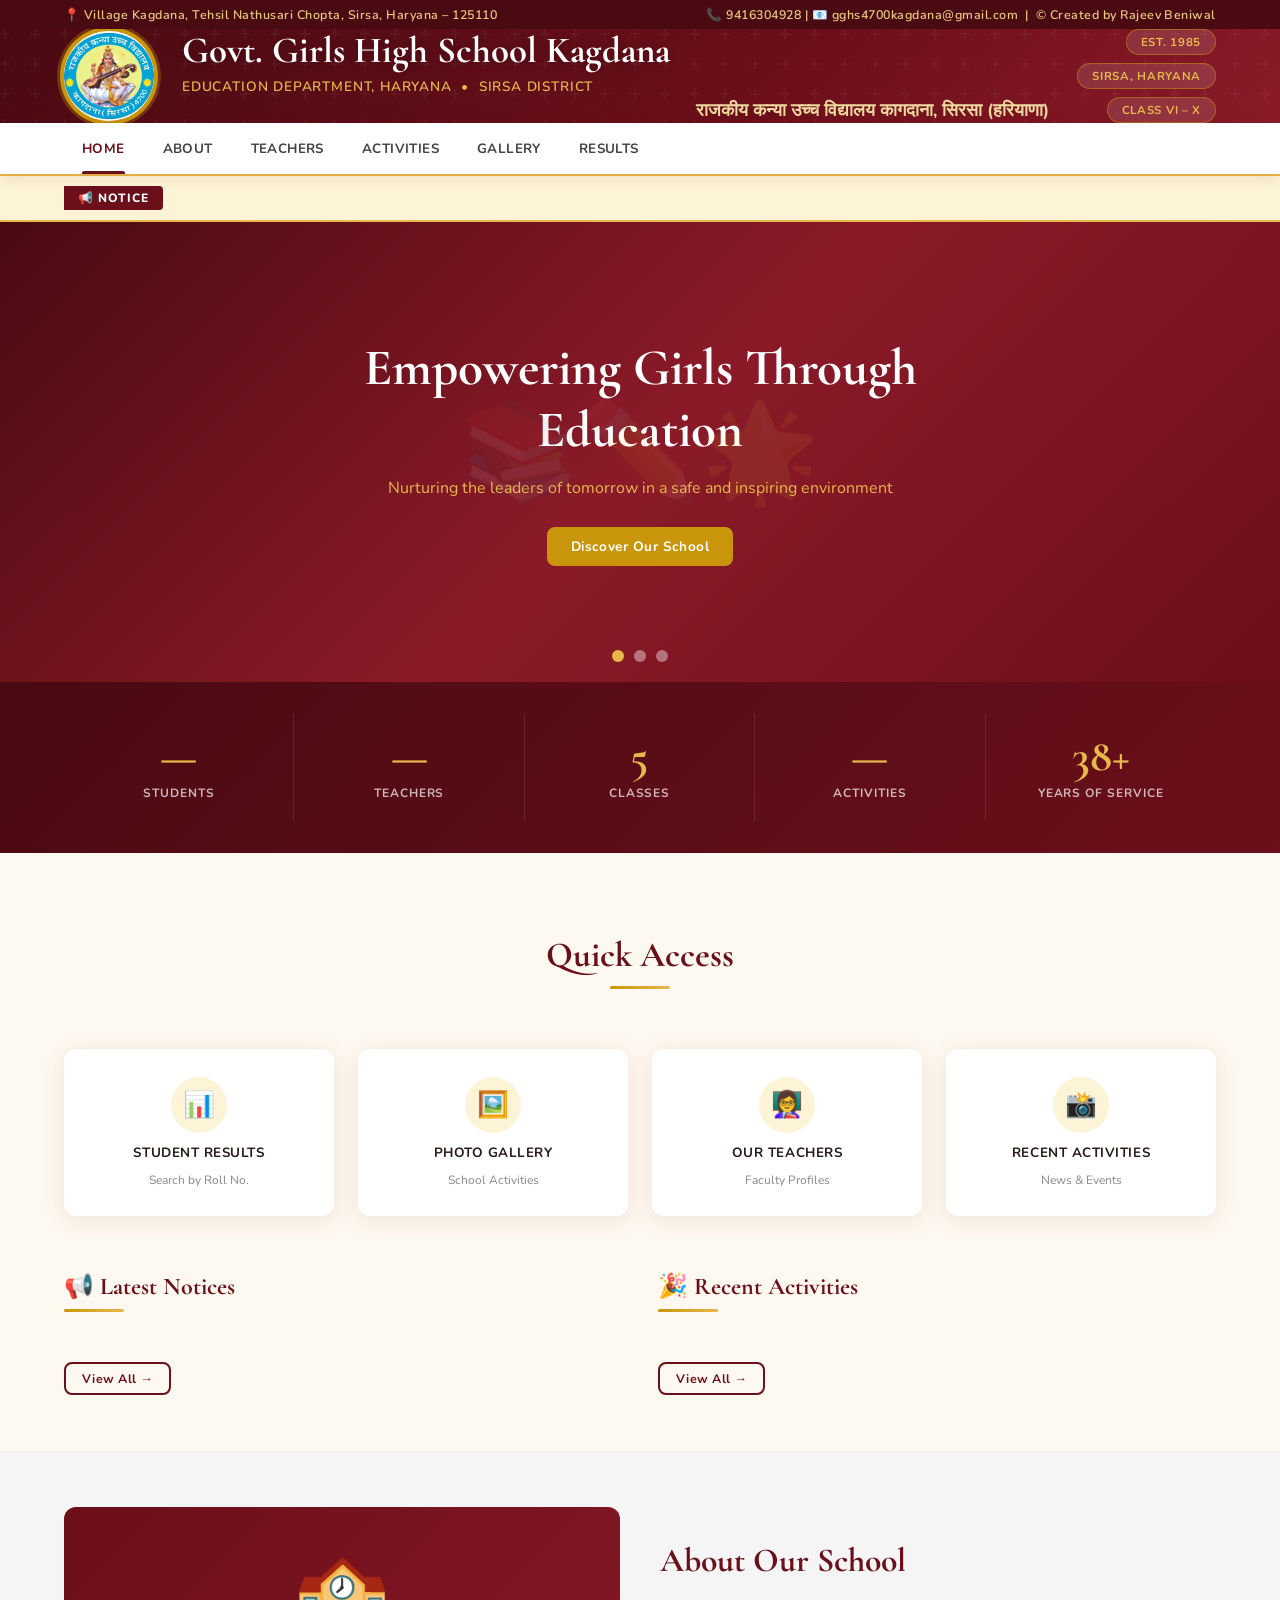
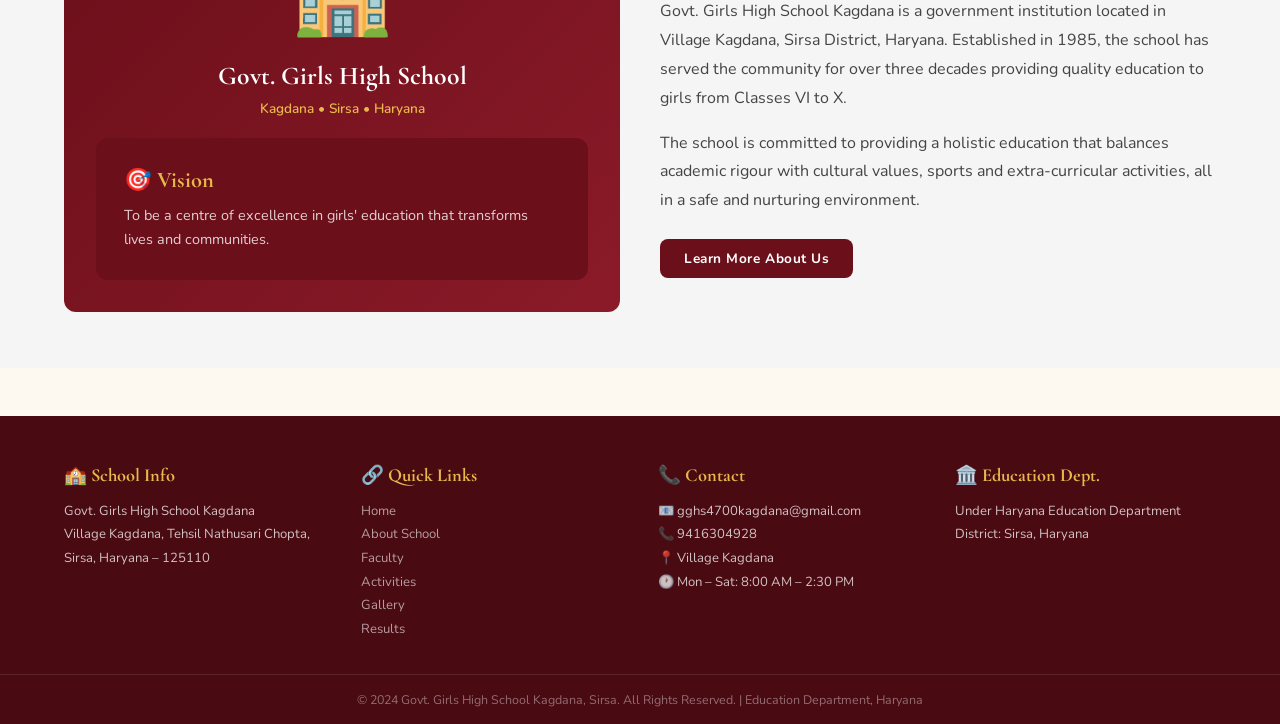
==== commit 6bae3c04: "Add files via upload" ====
--- a/index.html
+++ b/index.html
@@ -29,6 +29,31 @@
     .vision-box { background:var(--maroon);color:var(--white);padding:28px;border-radius:var(--radius); }
     .vision-box h3 { font-family:'Cormorant Garamond',serif;font-size:1.4rem;color:var(--gold-lt);margin-bottom:10px; }
     .vision-box p { font-size:.9rem;line-height:1.7;color:rgba(255,255,255,.8); }
+
+    /* ===== SLIDER FIX (self-contained, overrides style.css) ===== */
+    .hero-slider { position: relative !important; height: 460px !important; overflow: hidden !important; }
+    .hero-slider .slide {
+      position: absolute !important; top:0 !important; left:0 !important;
+      right:0 !important; bottom:0 !important;
+      display: flex !important; align-items: center !important; justify-content: center !important;
+      opacity: 0 !important; transition: opacity 0.8s ease !important;
+      pointer-events: none !important;
+    }
+    .hero-slider .slide.active { opacity: 1 !important; }
+    .hero-slider .slide.active a,
+    .hero-slider .slide.active .btn { pointer-events: auto !important; }
+    .hero-slider .slide-dots {
+      position: absolute !important; bottom: 20px !important;
+      left: 50% !important; transform: translateX(-50%) !important;
+      display: flex !important; gap: 10px !important;
+      z-index: 999 !important; pointer-events: auto !important;
+    }
+    .hero-slider .dot {
+      width: 12px !important; height: 12px !important; border-radius: 50% !important;
+      background: rgba(255,255,255,0.4) !important; cursor: pointer !important;
+      transition: background 0.3s !important; pointer-events: auto !important;
+    }
+    .hero-slider .dot.active { background: #e8b84b !important; }
   </style>
 </head>
 <body>
@@ -237,7 +262,7 @@
       </div>
       <div class="footer-col">
         <h4>📞 Contact</h4>
-        <p class="footer-contact-info">📧 gghs.kagdana@gmail.com<br>📍 Village Kagdana, Sirsa<br>🕐 Mon – Sat: 8:00 AM – 2:00 PM</p>
+        <p class="footer-contact-info">📧 <a href="/cdn-cgi/l/email-protection" class="__cf_email__" data-cfemail="2245454a510c49434546434c4362454f434b4e0c414d4f">[email&#160;protected]</a><br>📍 Village Kagdana, Sirsa<br>🕐 Mon – Sat: 8:00 AM – 2:00 PM</p>
       </div>
       <div class="footer-col">
         <h4>🏛️ Education Dept.</h4>
@@ -250,20 +275,33 @@
   </div>
 </footer>
 
-<script src="common.js"></script>
+<script data-cfasync="false" src="/cdn-cgi/scripts/5c5dd728/cloudflare-static/email-decode.min.js"></script><script src="common.js"></script>
+
+<!-- SLIDER: fully isolated script — cannot be broken by DB errors -->
 <script>
-let currentSlide = 0;
-const slides = document.querySelectorAll('.slide');
-const dots = document.querySelectorAll('.dot');
-function goSlide(n) {
-  slides[currentSlide].classList.remove('active');
-  dots[currentSlide].classList.remove('active');
-  currentSlide = (n + slides.length) % slides.length;
-  slides[currentSlide].classList.add('active');
-  dots[currentSlide].classList.add('active');
-}
-dots.forEach(d => d.addEventListener('click', () => goSlide(+d.dataset.i)));
-setInterval(() => goSlide(currentSlide + 1), 5000);
+(function () {
+  var sl = document.querySelector('.hero-slider');
+  if (!sl) return;
+  var slides = Array.from(sl.querySelectorAll('.slide'));
+  var dots   = Array.from(sl.querySelectorAll('.dot'));
+  if (!slides.length) return;
+  var cur = 0;
+  function go(n) {
+    slides[cur].classList.remove('active');
+    if (dots[cur]) dots[cur].classList.remove('active');
+    cur = ((n % slides.length) + slides.length) % slides.length;
+    slides[cur].classList.add('active');
+    if (dots[cur]) dots[cur].classList.add('active');
+  }
+  dots.forEach(function (d, i) {
+    d.addEventListener('click', function () { go(i); });
+  });
+  setInterval(function () { go(cur + 1); }, 5000);
+}());
+</script>
+
+<script>
+/* Page content — DB errors here are isolated, won't touch slider */
 
 function loadStats() {
   const results = DB.get('results', []);
@@ -301,13 +339,19 @@
         <div style="font-size:.82rem;margin-top:6px">${a.description.substring(0,80)}...</div>
       </div>
     </div>
+
   `).join('');
 }
 
-loadStats(); loadNotices(); loadActivityCards();
+  `).join('');
+}
+
+try { loadStats(); } catch(e) {}
+try { loadNotices(); } catch(e) {}
+try { loadActivityCards(); } catch(e) {}
 
 const nGrid = document.querySelector('.notice-events-grid');
 if (window.innerWidth < 768 && nGrid) nGrid.style.gridTemplateColumns = '1fr';
 </script>
 </body>
-</html>
+</html>
--- a/style.css
+++ b/style.css
@@ -469,7 +469,8 @@
 .grade-B { background: #d1ecf1; color: #0c5460; padding: 3px 12px; border-radius: 99px; font-weight: 800; font-size:.8rem; }
 .grade-C { background: #fff3cd; color: #856404; padding: 3px 12px; border-radius: 99px; font-weight: 800; font-size:.8rem; }
 .grade-D { background: #f8d7da; color: #721c24; padding: 3px 12px; border-radius: 99px; font-weight: 800; font-size:.8rem; }
-.grade-F { background: #343a40; color: #fff; padding: 3px 12px; border-radius: 99px; font-weight: 800; font-size:.8rem; }
+.grade-E { background: #f8d7da; color: #a01d79; padding: 3px 12px; border-radius: 99px; font-weight: 800; font-size:.8rem; }
+.grade-F { background: #fa0505; color: #fff; padding: 3px 12px; border-radius: 99px; font-weight: 800; font-size:.8rem; }
 
 /* ===== MODAL ===== */
 .modal-overlay {
@@ -510,8 +511,10 @@
   background: linear-gradient(135deg, #4a0a12, #8b1a28);
   display: flex; align-items: center; justify-content: center;
   opacity: 0; transition: opacity .8s ease;
+  pointer-events: none;
 }
 .slide.active { opacity: 1; }
+.slide.active a, .slide.active .btn { pointer-events: auto; }
 .slide-content { text-align: center; color: var(--white); padding: 24px; max-width: 700px; }
 .slide-content h2 {
   font-family: 'Cormorant Garamond', serif;
@@ -522,6 +525,7 @@
 .slide-dots {
   position: absolute; bottom: 20px; left: 50%; transform: translateX(-50%);
   display: flex; gap: 8px;
+  z-index: 10;
 }
 .dot {
   width: 8px; height: 8px; border-radius: 50%;
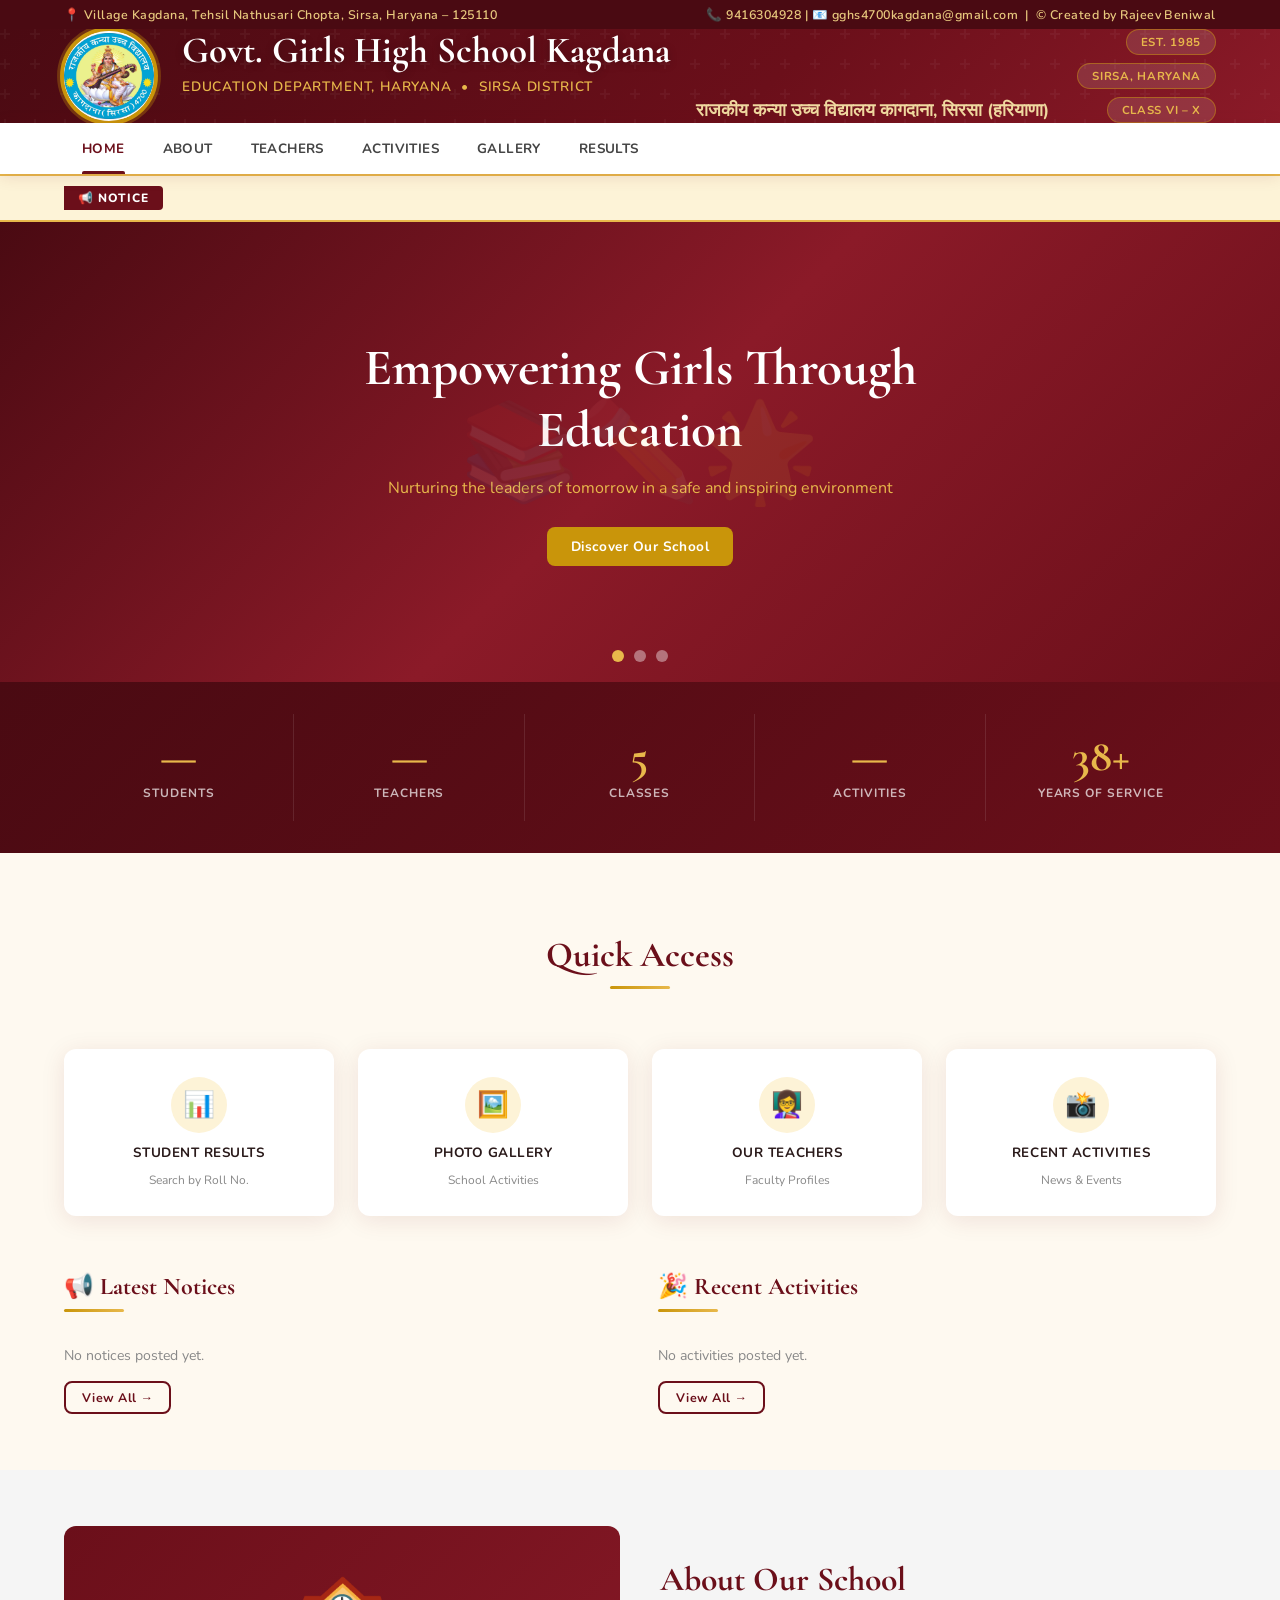
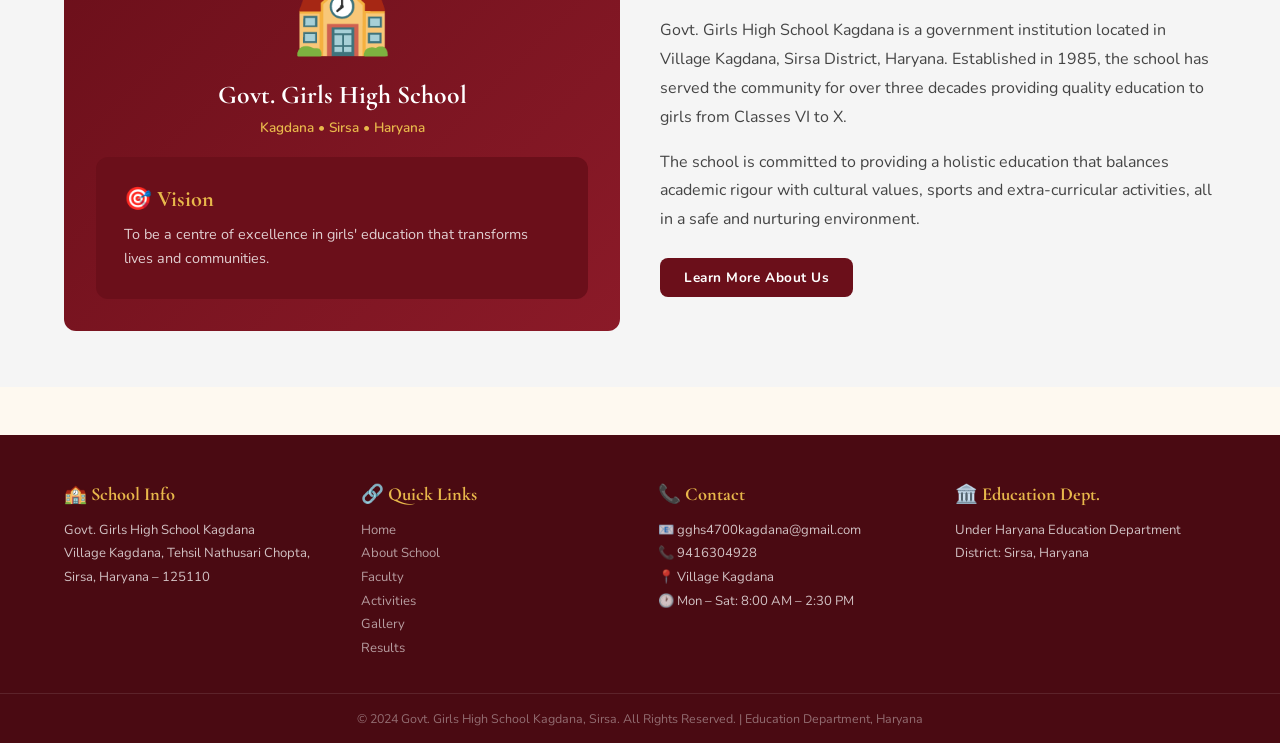
==== commit 53060c9c: "Add files via upload" ====
--- a/index.html
+++ b/index.html
@@ -343,13 +343,8 @@
   `).join('');
 }
 
-  `).join('');
-}
-
-try { loadStats(); } catch(e) {}
-try { loadNotices(); } catch(e) {}
-try { loadActivityCards(); } catch(e) {}
-
+  
+loadStats(); loadNotices(); loadActivityCards();
 const nGrid = document.querySelector('.notice-events-grid');
 if (window.innerWidth < 768 && nGrid) nGrid.style.gridTemplateColumns = '1fr';
 </script>
--- a/style.css
+++ b/style.css
@@ -468,8 +468,8 @@
 .grade-A { background: #d4edda; color: #155724; padding: 3px 12px; border-radius: 99px; font-weight: 800; font-size:.8rem; }
 .grade-B { background: #d1ecf1; color: #0c5460; padding: 3px 12px; border-radius: 99px; font-weight: 800; font-size:.8rem; }
 .grade-C { background: #fff3cd; color: #856404; padding: 3px 12px; border-radius: 99px; font-weight: 800; font-size:.8rem; }
-.grade-D { background: #f8d7da; color: #721c24; padding: 3px 12px; border-radius: 99px; font-weight: 800; font-size:.8rem; }
-.grade-E { background: #f8d7da; color: #a01d79; padding: 3px 12px; border-radius: 99px; font-weight: 800; font-size:.8rem; }
+.grade-D { background: #c2c175; color: #721c24; padding: 3px 12px; border-radius: 99px; font-weight: 800; font-size:.8rem; }
+.grade-E { background: #965543d7; color: #a01d79; padding: 3px 12px; border-radius: 99px; font-weight: 800; font-size:.8rem; }
 .grade-F { background: #fa0505; color: #fff; padding: 3px 12px; border-radius: 99px; font-weight: 800; font-size:.8rem; }
 
 /* ===== MODAL ===== */
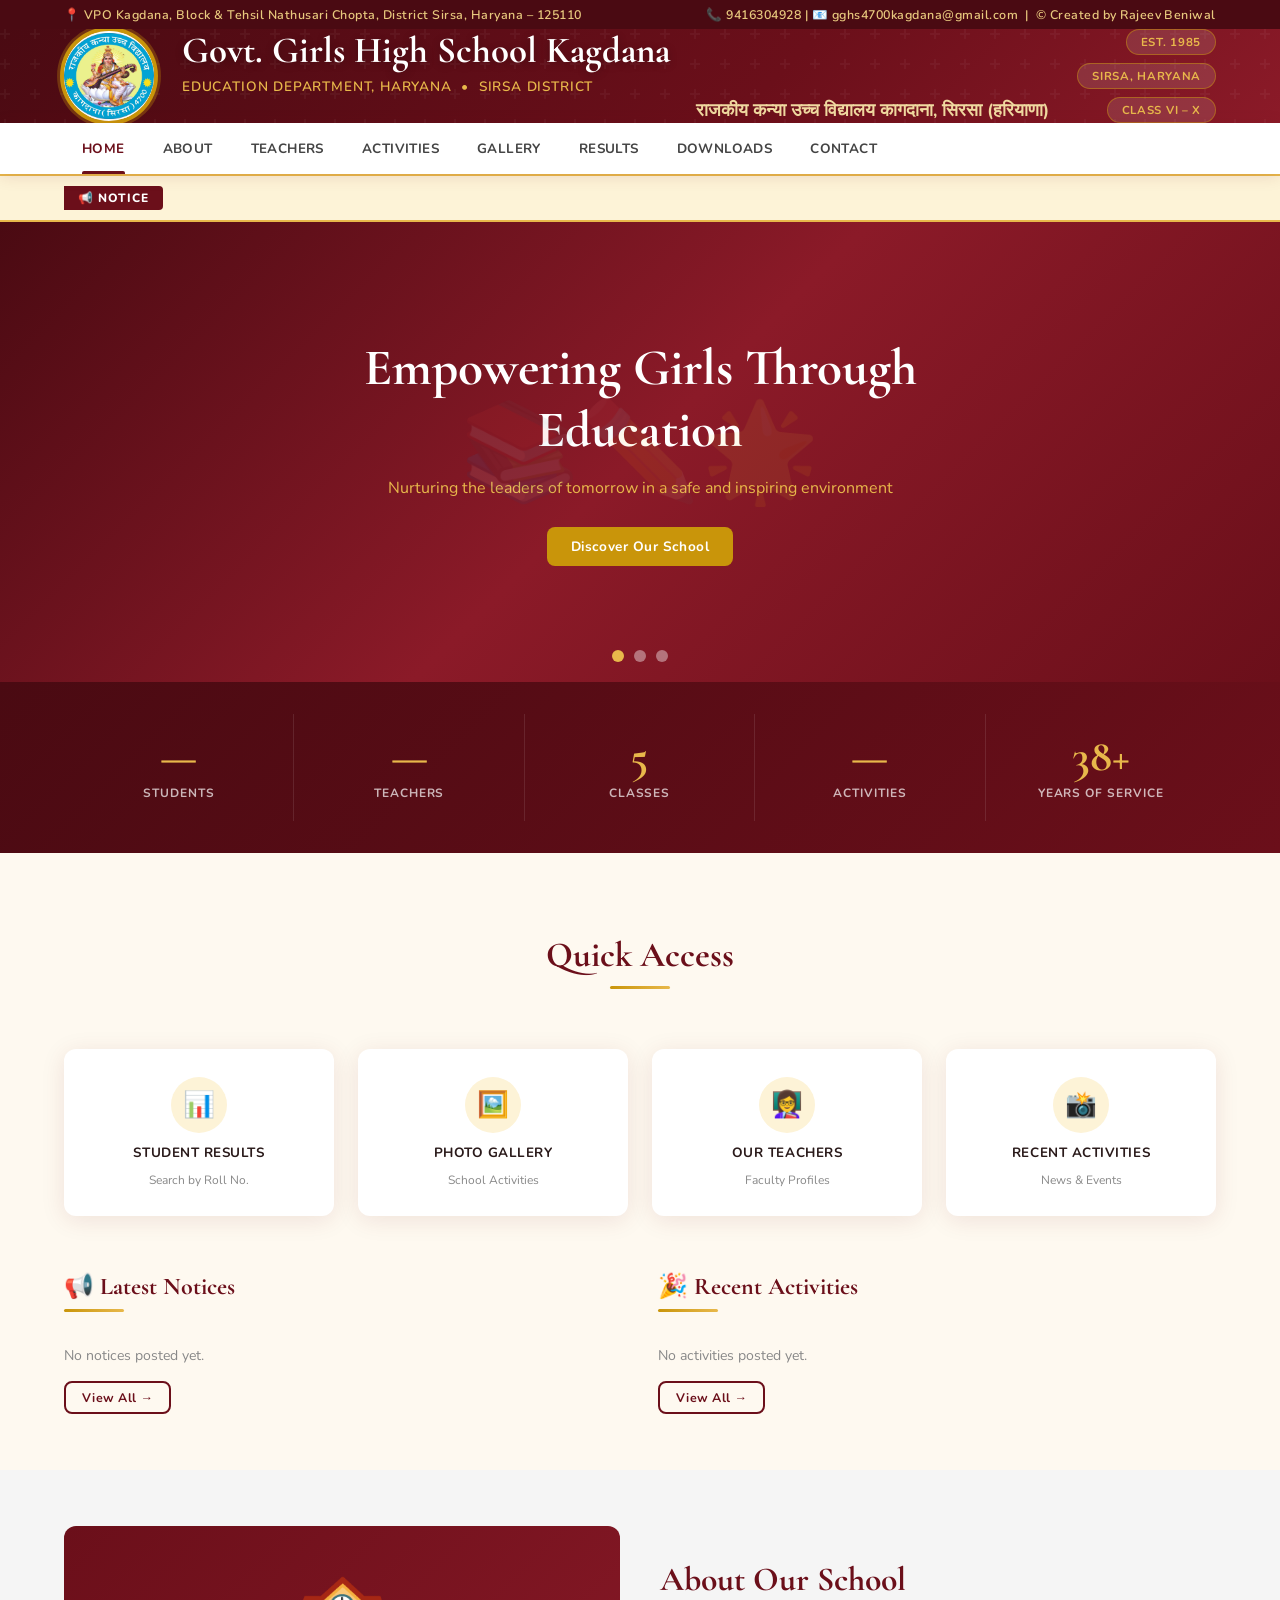
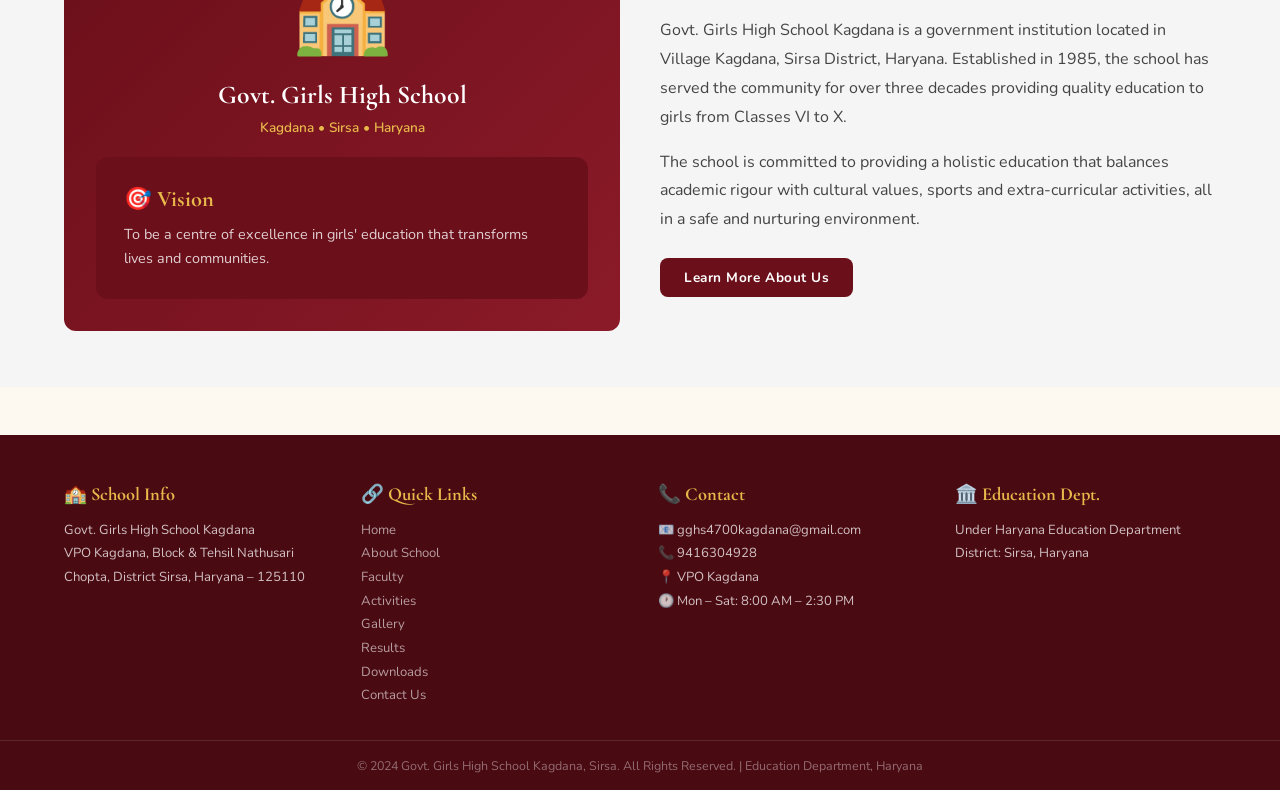
==== commit 894979b4: "Add files via upload" ====
--- a/index.html
+++ b/index.html
@@ -96,6 +96,8 @@
       <li><a href="activities.html">Activities</a></li>
       <li><a href="gallery.html">Gallery</a></li>
       <li><a href="results.html">Results</a></li>
+      <li><a href="download.html">Downloads</a></li>
+      <li><a href="contact.html">Contact</a></li>
     </ul>
     <button class="hamburger" id="hamburger" aria-label="Menu"><span></span><span></span><span></span></button>
   </div>
@@ -258,11 +260,13 @@
           <li><a href="activities.html">Activities</a></li>
           <li><a href="gallery.html">Gallery</a></li>
           <li><a href="results.html">Results</a></li>
+          <li><a href="download.html">Downloads</a></li>
+          <li><a href="contact.html">Contact Us</a></li>
         </ul>
       </div>
       <div class="footer-col">
         <h4>📞 Contact</h4>
-        <p class="footer-contact-info">📧 <a href="/cdn-cgi/l/email-protection" class="__cf_email__" data-cfemail="2245454a510c49434546434c4362454f434b4e0c414d4f">[email&#160;protected]</a><br>📍 Village Kagdana, Sirsa<br>🕐 Mon – Sat: 8:00 AM – 2:00 PM</p>
+        <p class="footer-contact-info">📧 <a href="mailto:gghs4700kagdana@gmail.com">gghs4700kagdana@gmail.com</a><br>📍 Village Kagdana, Sirsa<br>🕐 Mon – Sat: 8:00 AM – 2:00 PM</p>
       </div>
       <div class="footer-col">
         <h4>🏛️ Education Dept.</h4>
